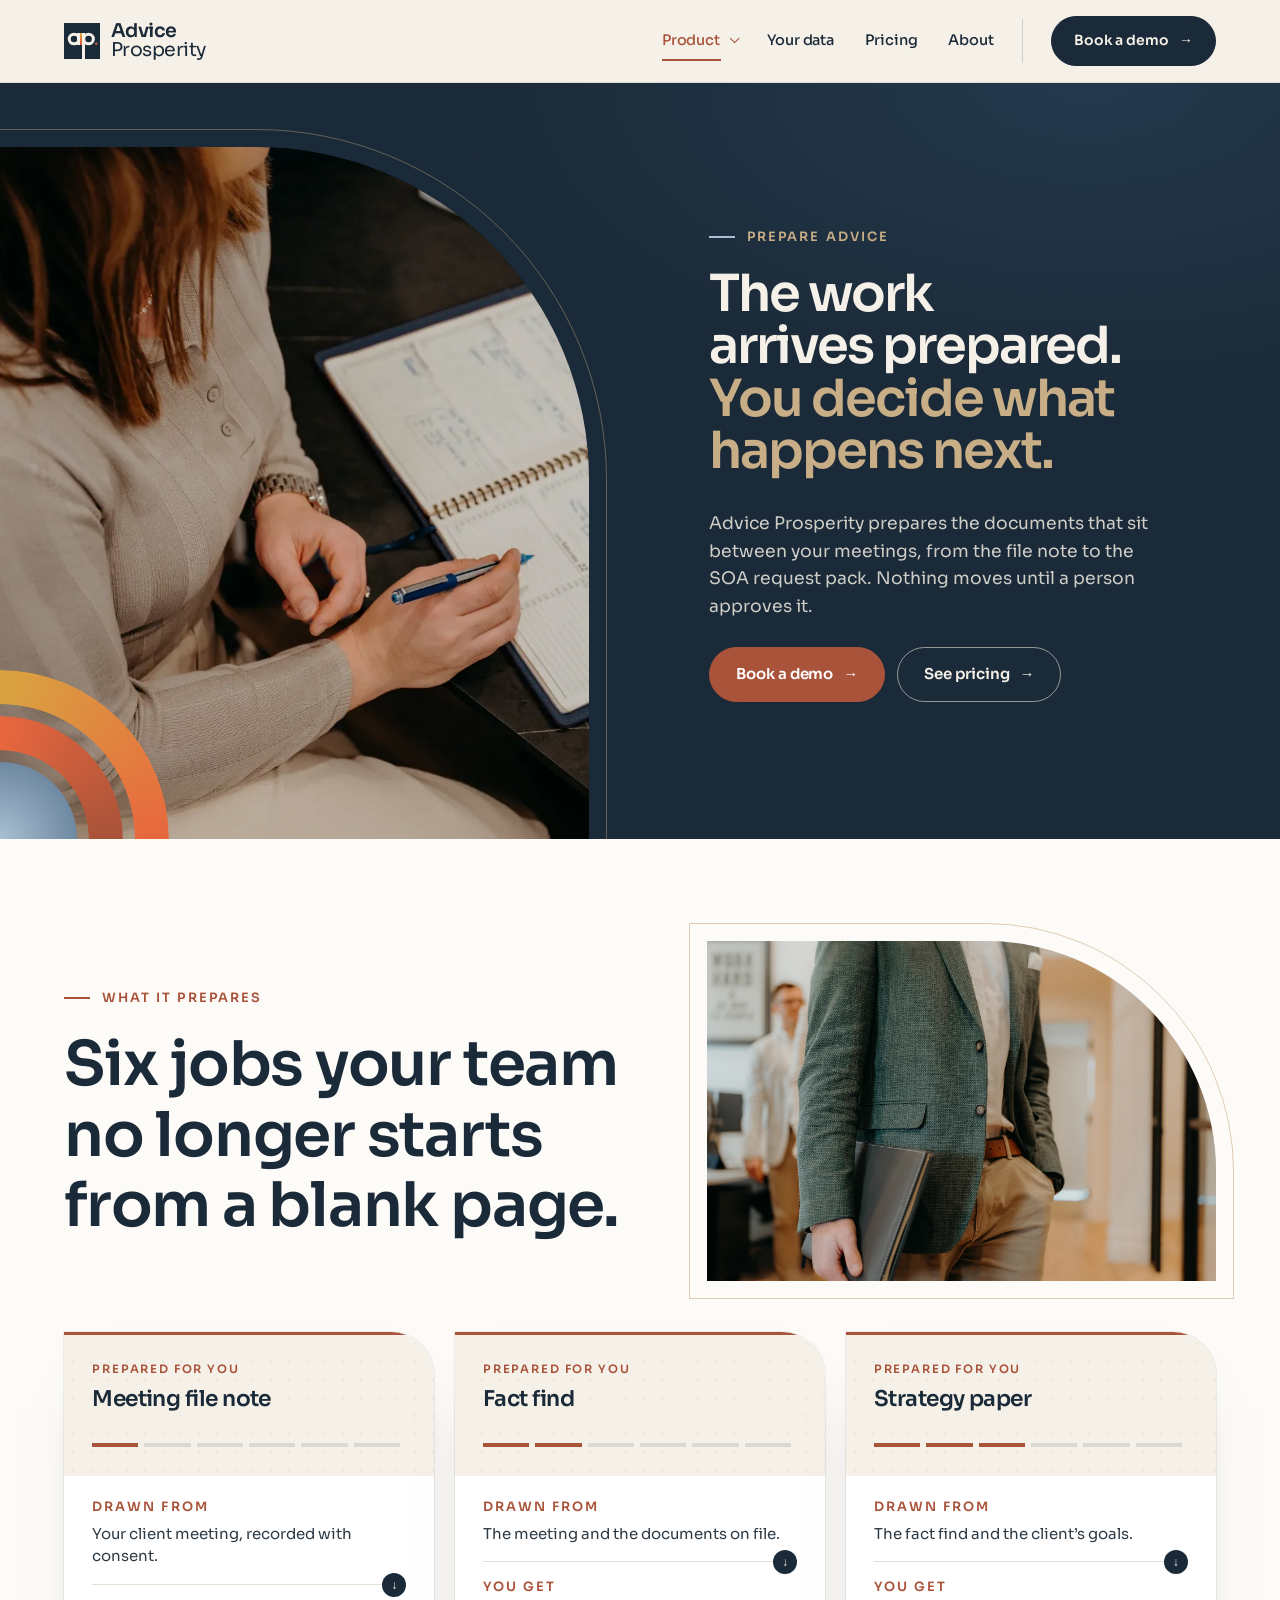
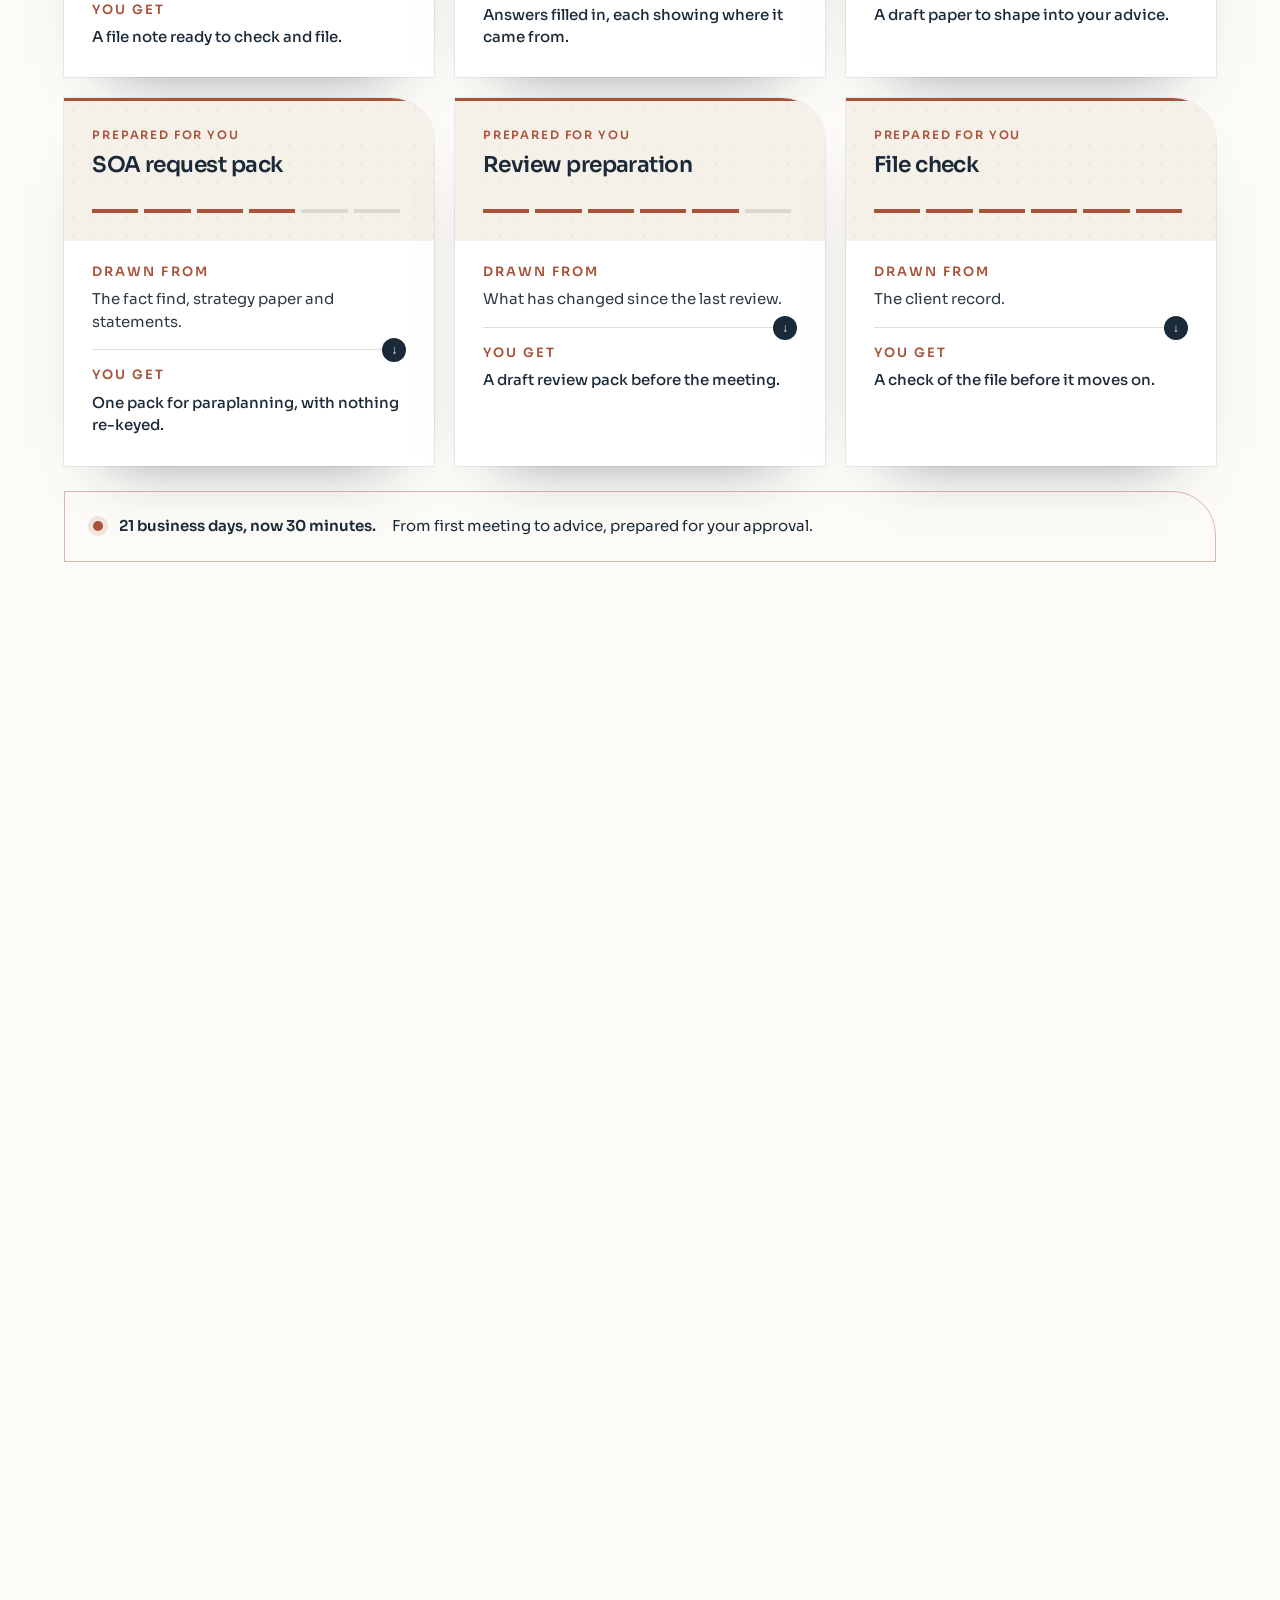
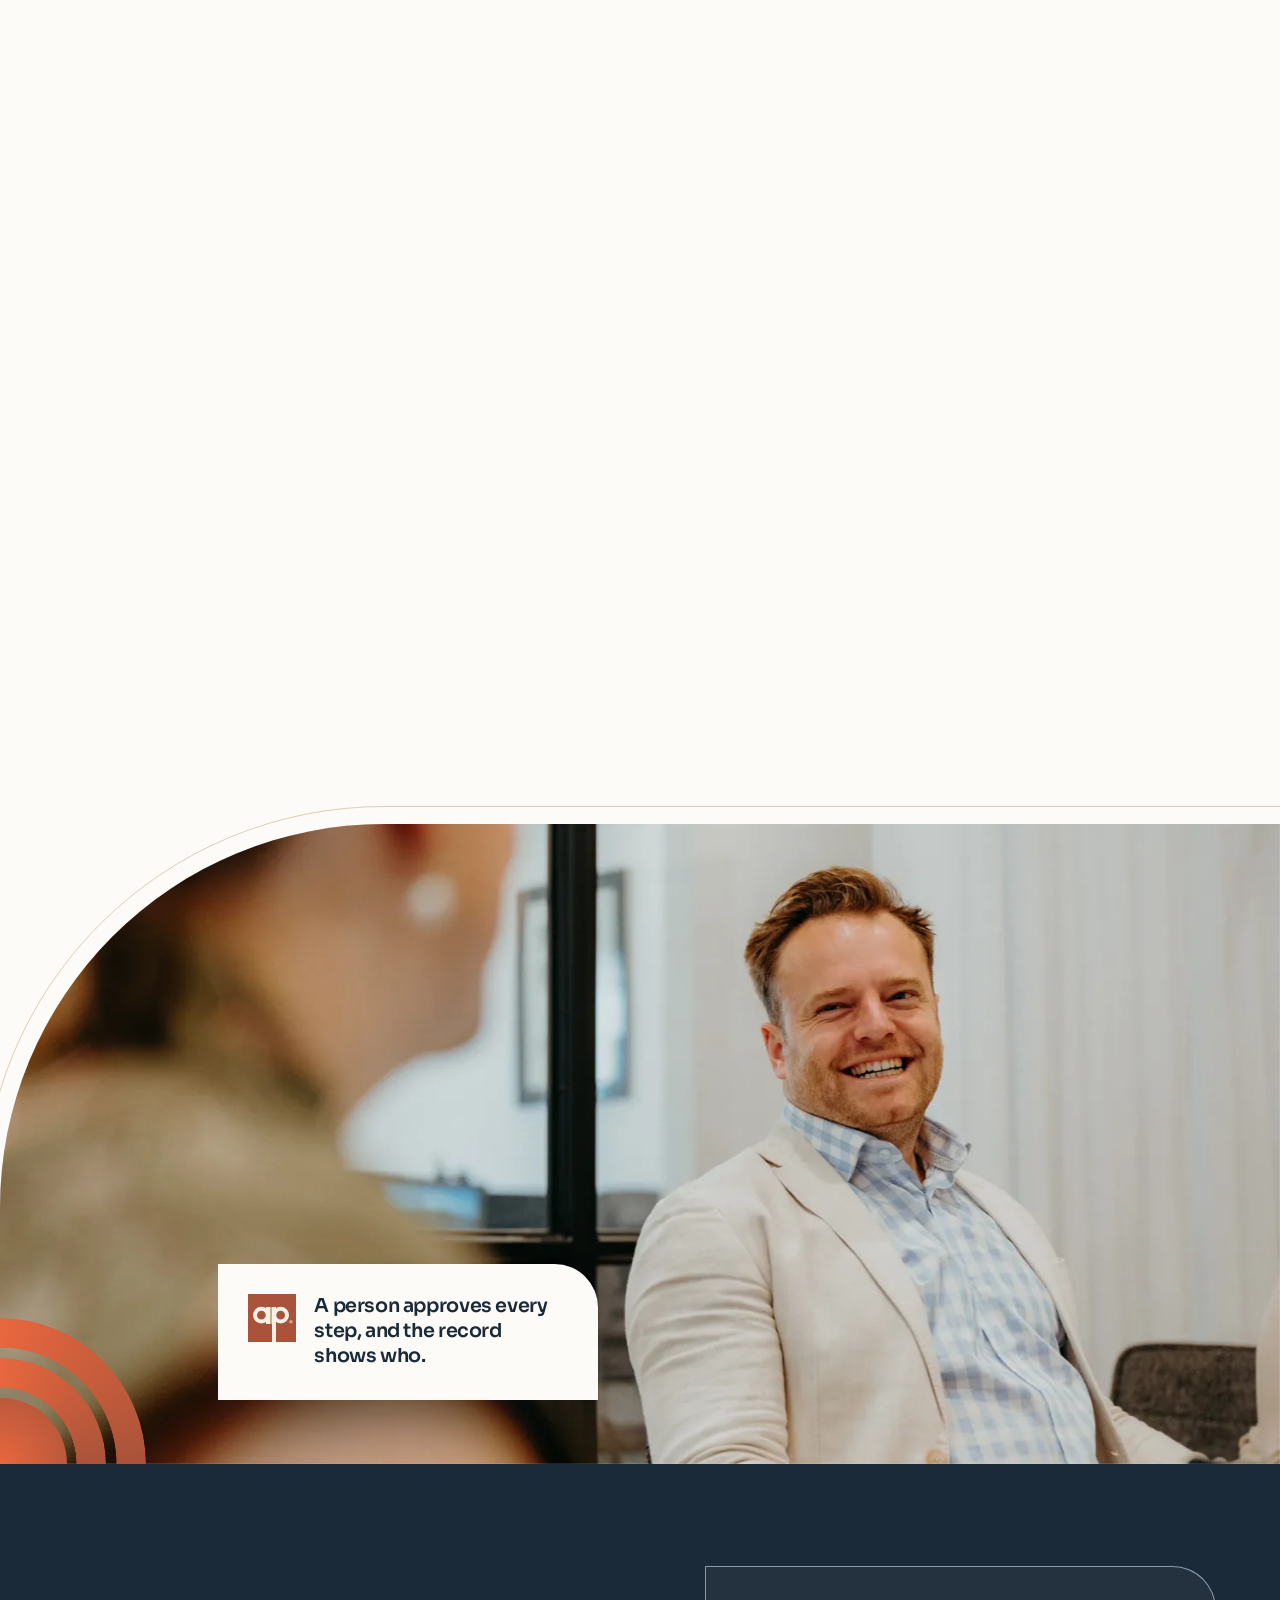
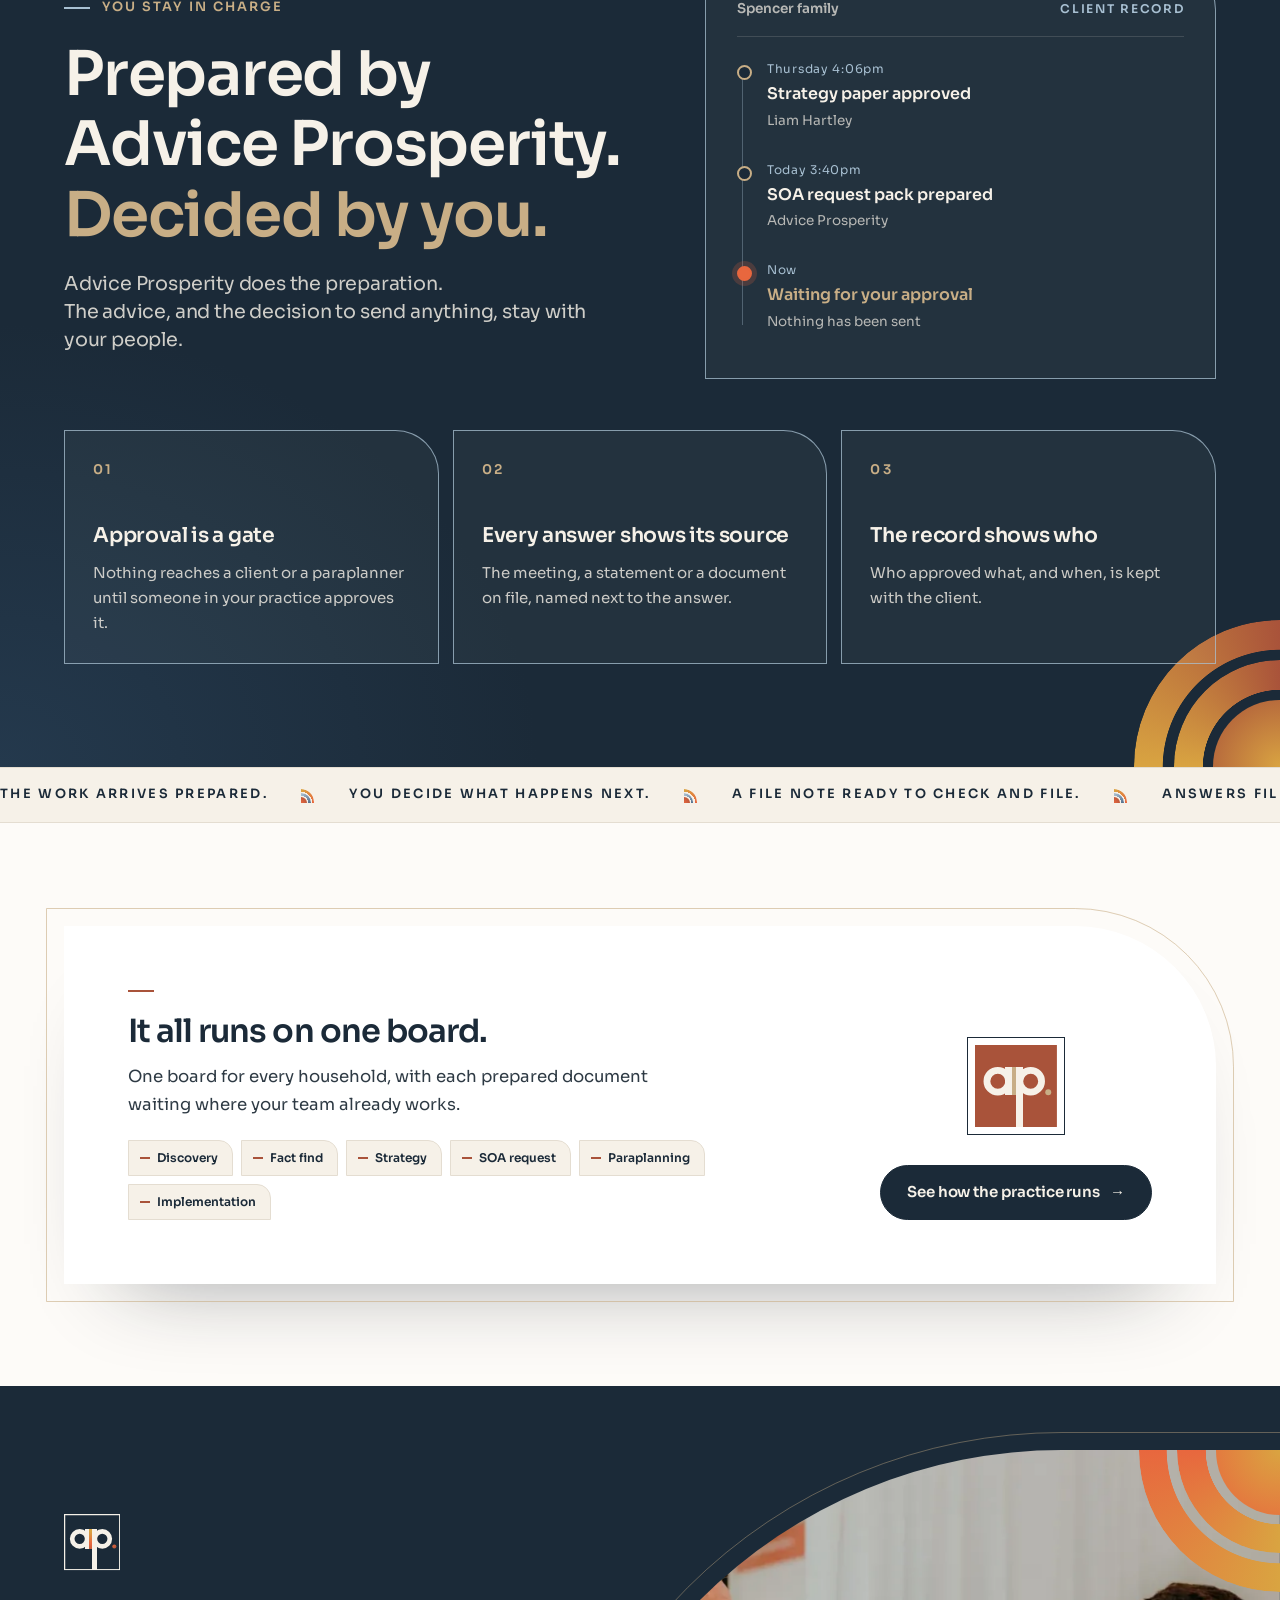
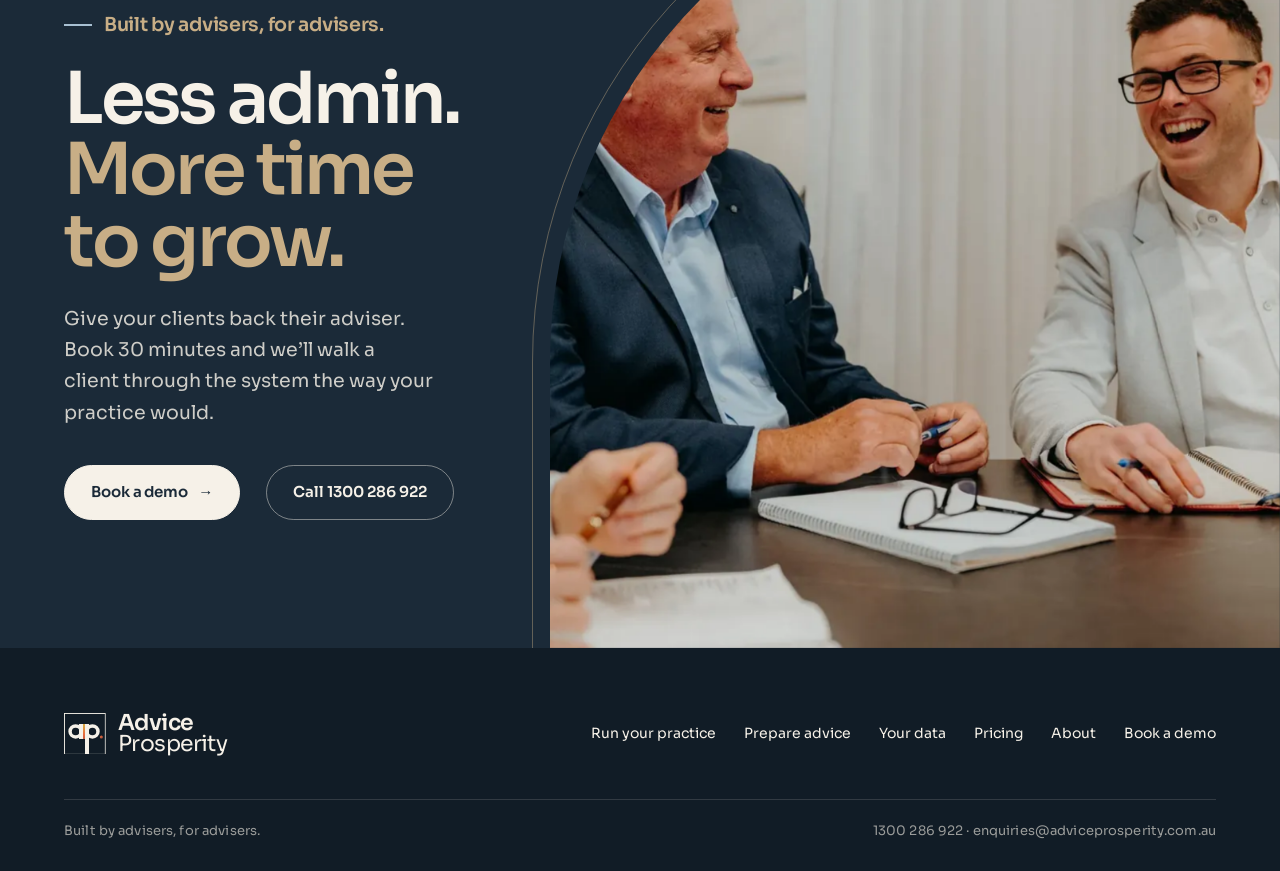
==== advice-engine.html @ 2aa07d60 "Demo form sends directly through the enquiries Worker The Book a demo form now posts to https://form" ====
<!DOCTYPE html>
<html lang="en-AU">
<head>
<meta charset="UTF-8">
<meta name="viewport" content="width=device-width, initial-scale=1.0">
<title>Prepare advice — Advice Prosperity</title>
<link rel="icon" href="assets/favicon.svg" type="image/svg+xml">
<meta name="description" content="File notes, fact finds, strategy papers and SOA request packs arrive prepared. A person approves every step.">
<meta property="og:title" content="Prepare advice — Advice Prosperity">
<meta property="og:description" content="File notes, fact finds, strategy papers and SOA request packs arrive prepared. A person approves every step.">
<meta property="og:image" content="https://adviceprosperity.com.au/assets/share.jpg">
<meta property="og:url" content="https://adviceprosperity.com.au/advice-engine.html">
<meta property="og:type" content="website">
<meta name="twitter:card" content="summary_large_image">
<link rel="stylesheet" href="assets/site.css?v=202611252208">
</head>
<body>
<svg width="0" height="0" style="position:absolute" aria-hidden="true">
<linearGradient id="apD" x1="0" y1="0" x2="1" y2="1"><stop offset="0" stop-color="#E8673E"/><stop offset="1" stop-color="#A9533A"/></linearGradient>
<linearGradient id="apSw" gradientUnits="userSpaceOnUse" x1="0" y1="31" x2="0" y2="73"><stop offset="0" stop-color="#D9A441"/><stop offset=".5" stop-color="#E8673E"/><stop offset="1" stop-color="#A9533A"/></linearGradient>
<symbol id="ap-icon" viewBox="0 0 100 100"><clipPath id="apClip"><rect width="100" height="100"/></clipPath><rect width="100" height="100" shape-rendering="crispEdges" style="fill:var(--ait,#1B2A38)"/><g clip-path="url(#apClip)"><rect width="100" height="100" style="fill:none;stroke:var(--apk,none);stroke-width:var(--apkw,4.4px)"/></g><g transform="translate(45.266925 1) scale(0.83)"><circle cx="-21.0" cy="52.0" r="16.0" fill="none" style="stroke:var(--apm,#F6F1E8)" stroke-width="10"/><circle cx="27.4" cy="52.0" r="16.0" fill="none" style="stroke:var(--apm,#F6F1E8)" stroke-width="10"/><circle cx="53.20" cy="68.2" r="4.4" style="fill:var(--apd,url(#apD))"/></g><rect x="36.966925" y="26.73" width="8.3" height="34.86" shape-rendering="crispEdges" style="fill:var(--apm,#F6F1E8)"/><rect x="45.266925" y="26.73" width="5.312" height="34.86" shape-rendering="crispEdges" style="fill:var(--aps,url(#apSw))"/><rect x="50.578925" y="26.73" width="8.3" height="73.27" shape-rendering="crispEdges" style="fill:var(--apm,#F6F1E8)"/></symbol>
</svg>

<header class="nav" id="nav">
  <div class="wrap">
    <a class="lk" href="index.html" aria-label="Advice Prosperity, home"><svg class="ic" viewBox="0 0 100 100" aria-hidden="true"><use href="#ap-icon"/></svg><span class="wd"><b>Advice</b><br>Prosperity</span></a>
    <nav aria-label="Main" id="menu"><ul>
      <li class="has-sub"><a href="command-centre.html" data-nav="product" aria-current="page">Product</a>
        <ul class="sub">
          <li><a href="command-centre.html">Run your practice<small>Every client and every piece of advice, on one board</small></a></li>
          <li><a href="advice-engine.html">Prepare advice<small>File notes to SOA request packs, ready to approve</small></a></li>
        </ul>
      </li>
      <li><a href="index.html#data" data-nav="data">Your data</a></li>
      <li><a href="pricing.html" data-nav="pricing">Pricing</a></li>
      <li><a href="index.html#about" data-nav="about">About</a></li>
    </ul></nav>
    <button class="nav-toggle" aria-expanded="false" aria-controls="menu">Menu</button>
    <a class="btn sm dark" href="demo.html">Book a demo</a>
  </div>
</header>

<main id="top">
<section class="phero">
  <div class="wrap"><div class="phero-tx">
    <div class="eyebrow rv">Prepare advice</div>
    <h1 class="rv">The work arrives prepared.<span>You decide what happens next.</span></h1>
    <p class="lede rv">Advice Prosperity prepares the documents that sit between your meetings, from the file note to the SOA request pack. Nothing moves until a person approves it.</p>
    <div class="cta rv"><a class="btn" href="demo.html">Book a demo</a><a class="btn ghost" href="pricing.html">See pricing</a></div>
  </div></div>
  <div class="phero-photo" style="--pos:30% center"><img src="assets/photos/p14.webp" alt="An adviser making notes in a client meeting" fetchpriority="high"></div>
  <div class="arcset bl"><div class="arc ring o-bl g-brass-maple"></div><div class="arc ring o-bl"></div><div class="arc o-bl g-overcast-workshirt"></div></div>
</section>

<section class="sec lace">
  <div class="wrap">
    <div class="sec-head">
      <div class="eyebrow rv">What it prepares</div>
      <h2 class="rv">Six jobs your team no longer starts from a blank page.</h2>
    </div>
    <figure class="pp-ph2 rv"><img src="assets/photos/folio-walk.webp" alt="An adviser carrying a client folder through the office" loading="lazy"></figure>
    <div class="prep pp-prep">
      <div class="pr rv"><b>Meeting file note</b><span><small>Drawn from</small>Your client meeting, recorded with consent.</span><span><small>You get</small>A file note ready to check and file.</span></div>
      <div class="pr rv"><b>Fact find</b><span><small>Drawn from</small>The meeting and the documents on file.</span><span><small>You get</small>Answers filled in, each showing where it came from.</span></div>
      <div class="pr rv"><b>Strategy paper</b><span><small>Drawn from</small>The fact find and the client&rsquo;s goals.</span><span><small>You get</small>A draft paper to shape into your advice.</span></div>
      <div class="pr rv"><b>SOA request pack</b><span><small>Drawn from</small>The fact find, strategy paper and statements.</span><span><small>You get</small>One pack for paraplanning, with nothing re-keyed.</span></div>
      <div class="pr rv"><b>Review preparation</b><span><small>Drawn from</small>What has changed since the last review.</span><span><small>You get</small>A draft review pack before the meeting.</span></div>
      <div class="pr rv"><b>File check</b><span><small>Drawn from</small>The client record.</span><span><small>You get</small>A check of the file before it moves on.</span></div>
    </div>
    <p class="next-note now rv"><b>21 business days, now 30 minutes.</b> From first meeting to advice, prepared for your approval.</p>
  </div>
</section>

<section class="walk inner" style="background:var(--fleece)">
  <div class="wrap">
    <div class="chap">
      <div class="chap-tx rv">
        <div class="k">Fact find</div>
        <h3>A fact find that fills itself. <span>Answers come from the meeting and the documents on file, each showing where it came from.</span></h3>
        <a class="btn sm" href="demo.html">Book a demo</a>
      </div>
      <div class="chap-ui rv">
        <div class="arcset bl g-brass-maple pp-arc" aria-hidden="true"><div class="arc ring o-bl"></div><div class="arc ring o-bl"></div><div class="arc o-bl"></div></div>
        <div class="win">
          <div class="win-bar"><span class="lk dark"><svg class="ic" viewBox="0 0 100 100" aria-hidden="true"><use href="#ap-icon"/></svg></span>Advice Prosperity<span class="s">Spencer family</span><span class="av">LH</span></div>
          <div class="win-hd"><div><small>Spencer family</small><div class="t">Fact find</div></div><div class="r">94% complete</div></div>
          <div class="ff-prog"><i></i></div>
          <div class="ff ff-x">
            <div class="ff-hd" aria-hidden="true"><span>Detail</span><span>Check</span><span>Answer</span><span>Source</span></div>
            <h5>Personal &amp; family</h5>
            <div class="r" style="--i:0"><span>Paul &middot; date of birth</span><span class="cf">Confirmed</span><b>14/03/1974</b><span class="src w">Licence</span></div>
            <div class="r" style="--i:1"><span>Olivia &middot; date of birth</span><span class="cf">Confirmed</span><b>02/11/1976</b><span class="src w">Licence</span></div>
            <div class="r" style="--i:2"><span>Dependants</span><span class="cf to">To confirm</span><b>2 (Ella 14, Jack 11)</b><span class="src">Meeting</span></div>
            <h5>Assets &amp; super</h5>
            <div class="r" style="--i:3"><span>Family home</span><span class="cf">Confirmed</span><b>$720,000</b><span class="src">Meeting</span></div>
            <div class="r" style="--i:4"><span>UniSuper &middot; Paul</span><span class="cf">Confirmed</span><b>$584,200</b><span class="src b">Statement</span></div>
            <div class="r" style="--i:5"><span>Hostplus &middot; Olivia</span><span class="cf">Confirmed</span><b>$263,300</b><span class="src b">ATO prefill</span></div>
            <div class="r" style="--i:6"><span>Risk profile</span><span class="cf to">To confirm</span><b>Balanced growth</b><span class="src">Meeting</span></div>
            <blockquote>&ldquo;We&rsquo;d like to stop at 60 and 63, keep the SMSF, and look at our cover once the house move is done.&rdquo;</blockquote>
          </div>
        </div>
      </div>
    </div>

    <div class="chap">
      <div class="chap-tx rv">
        <div class="k">SOA request</div>
        <h3>The pack is ready. You decide if it goes. <span>Fact find, strategy paper and every statement attached. One approval sends it.</span></h3>
        <a class="btn sm" href="demo.html">Book a demo</a>
      </div>
      <div class="chap-ui rv">
        <div class="win">
          <div class="win-bar"><span class="lk dark"><svg class="ic" viewBox="0 0 100 100" aria-hidden="true"><use href="#ap-icon"/></svg></span>Advice Prosperity<span class="s">Approvals</span><span class="av">LH</span></div>
          <div class="win-hd"><div><small>Spencer family &middot; retirement strategy</small><div class="t">SOA request pack</div></div><div class="r">Prepared 3:40pm</div></div>
          <div class="pk">
            <ul class="pk-doc">
              <li><span>Fact find</span><em>94% &middot; 2 items to confirm</em></li>
              <li><span>Strategy paper</span><em>Approved Thursday</em></li>
              <li><span>Risk profile</span><em>Balanced growth</em></li>
              <li><span>Super statements</span><em>2 files</em></li>
              <li><span>Meeting file note</span><em>Filed</em></li>
              <li><span>Scope and instructions</span><em>Drafted for you</em></li>
            </ul>
            <div class="pk-side">
              <div class="st" data-pk-st>Waiting for you</div>
              <p>Nothing has been sent. The pack goes to paraplanning when you approve it.</p>
              <button class="ok" data-pk>Approve and send to paraplanning</button>
              <div class="pk-log" data-pk-log></div>
              <div class="gate">A person approves every step, and the record shows who.</div>
            </div>
          </div>
        </div>
        <p class="walk-note">Illustrative screens. The names on them are made up.</p>
      </div>
    </div>
  </div>
</section>

<div class="pbreak"><div class="pbreak-ph"><img src="assets/photos/p16.webp" alt="An adviser smiling with a client across the table" loading="lazy" style="--pos:70% 30%"></div><div class="arcset bl"><div class="arc ring o-bl"></div><div class="arc ring o-bl"></div><div class="arc o-bl"></div></div><div class="pp-gate rv" aria-hidden="true"><svg class="pp-gate-ic" viewBox="0 0 100 100"><use href="#ap-icon"/></svg><p>A person approves every step, and the record shows who.</p></div></div>

<section class="sec dark">
  <div class="wrap">
    <div class="sec-head">
      <div class="eyebrow light rv">You stay in charge</div>
      <h2 class="rv">Prepared by Advice Prosperity. <span>Decided by you.</span></h2>
      <p class="lede rv">Advice Prosperity does the preparation.<br>The advice, and the decision to send anything, stay with your people.</p>
    </div>
    <div class="pp-trail rv" aria-hidden="true">
      <div class="pp-trail-hd"><span>Spencer family</span><em>Client record</em></div>
      <ol>
        <li><time>Thursday 4:06pm</time><b>Strategy paper approved</b><span>Liam Hartley</span></li>
        <li><time>Today 3:40pm</time><b>SOA request pack prepared</b><span>Advice Prosperity</span></li>
        <li class="now"><time>Now</time><b>Waiting for your approval</b><span>Nothing has been sent</span></li>
      </ol>
    </div>
    <div class="pts">
      <div class="rv"><b>Approval is a gate</b><span>Nothing reaches a client or a paraplanner until someone in your practice approves it.</span></div>
      <div class="rv" style="--d:.08s"><b>Every answer shows its source</b><span>The meeting, a statement or a document on file, named next to the answer.</span></div>
      <div class="rv" style="--d:.16s"><b>The record shows who</b><span>Who approved what, and when, is kept with the client.</span></div>
    </div>
  </div>
  <div class="arcset br" style="width:clamp(110px,13vw,200px)"><div class="arc ring o-br g-brass-brick"></div><div class="arc ring o-br g-brass-brick"></div><div class="arc o-br g-brass-brick"></div></div>
</section>

<div class="ticks pp-band" aria-hidden="true"><div class="tick t2"><div class="track"><span>The work arrives prepared.</span><i class="ag"><i class="arcset bl"><i class="arc ring o-bl"></i><i class="arc ring o-bl"></i><i class="arc o-bl"></i></i></i><span>You decide what happens next.</span><i class="ag"><i class="arcset bl"><i class="arc ring o-bl"></i><i class="arc ring o-bl"></i><i class="arc o-bl"></i></i></i><span>A file note ready to check and file.</span><i class="ag"><i class="arcset bl"><i class="arc ring o-bl"></i><i class="arc ring o-bl"></i><i class="arc o-bl"></i></i></i><span>Answers filled in, each showing where it came from.</span><i class="ag"><i class="arcset bl"><i class="arc ring o-bl"></i><i class="arc ring o-bl"></i><i class="arc o-bl"></i></i></i><span>One pack for paraplanning, with nothing re-keyed.</span><i class="ag"><i class="arcset bl"><i class="arc ring o-bl"></i><i class="arc ring o-bl"></i><i class="arc o-bl"></i></i></i><span>The work arrives prepared.</span><i class="ag"><i class="arcset bl"><i class="arc ring o-bl"></i><i class="arc ring o-bl"></i><i class="arc o-bl"></i></i></i><span>You decide what happens next.</span><i class="ag"><i class="arcset bl"><i class="arc ring o-bl"></i><i class="arc ring o-bl"></i><i class="arc o-bl"></i></i></i><span>A file note ready to check and file.</span><i class="ag"><i class="arcset bl"><i class="arc ring o-bl"></i><i class="arc ring o-bl"></i><i class="arc o-bl"></i></i></i><span>Answers filled in, each showing where it came from.</span><i class="ag"><i class="arcset bl"><i class="arc ring o-bl"></i><i class="arc ring o-bl"></i><i class="arc o-bl"></i></i></i><span>One pack for paraplanning, with nothing re-keyed.</span><i class="ag"><i class="arcset bl"><i class="arc ring o-bl"></i><i class="arc ring o-bl"></i><i class="arc o-bl"></i></i></i></div></div></div>

<section class="sec">
  <div class="wrap">
    <div class="xlink rv">
      <div><h3>It all runs on one board.</h3><p>One board for every household, with each prepared document waiting where your team already works.</p><ul class="pp-chips" aria-hidden="true"><li>Discovery</li><li>Fact find</li><li>Strategy</li><li>SOA request</li><li>Paraplanning</li><li>Implementation</li></ul></div>
      <div class="pp-xcta"><svg class="pp-xic" viewBox="0 0 100 100" aria-hidden="true"><use href="#ap-icon"/></svg><a class="btn dark" href="command-centre.html">See how the practice runs</a></div>
    </div>
  </div>
</section>
<!-- ================= CLOSE ================= -->
<section class="close" id="demo">
  <div class="wrap">
    <div class="close-tx">
      <svg class="close-ic rv" viewBox="0 0 100 100" aria-hidden="true"><use href="#ap-icon"/></svg>
      <p class="tagline light rv">Built by advisers, for advisers.</p>
      <h2 class="rv">Less admin. <span>More time to grow.</span></h2>
      <p class="rv">Give your clients back their adviser.<br>Book 30 minutes and we&rsquo;ll walk a client through the system the way your practice would.</p>
      <div class="cta rv"><a class="btn on-dark" href="demo.html">Book a demo</a><a class="tel" href="tel:1300286922">Call 1300 286 922</a></div>
    </div>
    <div class="close-ph">
      <div class="ph"><img src="assets/photos/p60.webp" alt="A client and his adviser sharing a laugh across the meeting table" loading="lazy" style="object-position:74% 35%"></div>
      <div class="arcset tr g-brass-maple close-arc"><div class="arc ring o-tr"></div><div class="arc ring o-tr"></div><div class="arc o-tr"></div></div>
    </div>
  </div>
</section>
</main>

<footer>
  <div class="wrap">
    <div class="ft-top">
      <a class="lk dark" href="index.html" aria-label="Advice Prosperity, home"><svg class="ic" viewBox="0 0 100 100" aria-hidden="true"><use href="#ap-icon"/></svg><span class="wd"><b>Advice</b><br>Prosperity</span></a>
      <nav aria-label="Footer"><ul>
        <li><a href="command-centre.html">Run your practice</a></li>
        <li><a href="advice-engine.html">Prepare advice</a></li>
        <li><a href="index.html#data">Your data</a></li>
        <li><a href="pricing.html">Pricing</a></li>
        <li><a href="index.html#about">About</a></li>
        <li><a href="demo.html">Book a demo</a></li>
      </ul></nav>
    </div>
    <div class="ft-base">
      <span>Built by advisers, for advisers.</span>
      <span><a href="tel:1300286922">1300 286 922</a> &middot; <a href="mailto:enquiries@adviceprosperity.com.au">enquiries@adviceprosperity.com.au</a></span>
    </div>
  </div>
</footer>

<script src="assets/site.js?v=202611252208"></script>
</body>
</html>
---- assets/site.css ----
@font-face{font-family:'Sora';font-weight:400;font-display:swap;src:url(fonts/sora-400.woff2) format('woff2')}
@font-face{font-family:'Sora';font-weight:500;font-display:swap;src:url(fonts/sora-500.woff2) format('woff2')}
@font-face{font-family:'Sora';font-weight:600;font-display:swap;src:url(fonts/sora-600.woff2) format('woff2')}
@font-face{font-family:'Sora';font-weight:700;font-display:swap;src:url(fonts/sora-700.woff2) format('woff2')}
:root{
  --bluestone:#1B2A38;--brick:#A9533A;--ledger:#3D4E42;--workshirt:#56718E;--wheat:#C8AE86;--fleece:#F6F1E8;
  --maple:#E8673E;--brass:#D9A441;--overcast:#A8C0D2;
  --deep:#111C26;--ink:#2E3A44;--lace:#FDFBF8;--rule:#E4DDD1;--tin:#D5D9DB;
  --max:1220px;--gutter:clamp(20px,5vw,72px);
  --ease:cubic-bezier(.16,.84,.24,1);
  --a:var(--maple);--b:var(--brick);
}
*{margin:0;padding:0;box-sizing:border-box}
html{scroll-behavior:smooth;-webkit-text-size-adjust:100%}
body{font-family:'Sora',Arial,sans-serif;color:var(--ink);background:var(--fleece);font-size:16px;line-height:1.65;-webkit-font-smoothing:antialiased;overflow-x:clip}
img{display:block;max-width:100%}
a{color:inherit}
button{font:inherit;cursor:pointer}
:focus-visible{outline:2px solid var(--brick);outline-offset:3px}
.bn :focus-visible,.ten :focus-visible,.close :focus-visible,.calc :focus-visible{outline-color:var(--wheat)}
.wrap{max-width:calc(var(--max) + 2*var(--gutter));margin-inline:auto;padding-inline:var(--gutter)}
h1,h2,h3{color:var(--bluestone);font-weight:600;letter-spacing:-.035em;line-height:1.04}
h2{font-size:clamp(34px,4.8vw,62px);letter-spacing:-.02em;line-height:1.15}
h3{font-size:clamp(24px,2.6vw,34px);letter-spacing:-.025em;line-height:1.12}
.eyebrow{display:inline-flex;align-items:center;gap:12px;font-size:11.5px;font-weight:600;letter-spacing:.16em;text-transform:uppercase;color:var(--brick);margin-bottom:20px}
.eyebrow::before{content:"";width:14px;height:14px;border-radius:0 100% 0 0;background:conic-gradient(from 0deg at 0 100%,var(--maple),var(--brick) 90deg)}
.eyebrow.light{color:var(--wheat)}
.lede{font-size:clamp(17px,1.5vw,20px);font-weight:500;letter-spacing:-.01em;line-height:1.45;color:var(--ink);max-width:34em}
.btn{display:inline-flex;align-items:center;gap:10px;font-weight:600;font-size:15px;letter-spacing:-.005em;text-decoration:none;padding:14px 26px;border:1px solid var(--brick);background:var(--brick);color:#fff;border-radius:999px;transition:background .25s,border-color .25s,color .25s}
.btn:hover{background:var(--bluestone);border-color:var(--bluestone)}
.btn.ghost{background:transparent;color:var(--bluestone);border-color:var(--bluestone)}
.btn.ghost:hover{background:var(--bluestone);color:var(--fleece)}
.btn.dark{background:var(--bluestone);border-color:var(--bluestone);color:var(--fleece)}
.btn.dark:hover{background:var(--brick);border-color:var(--brick)}
.btn.on-dark{background:var(--fleece);border-color:var(--fleece);color:var(--bluestone)}
.btn.on-dark:hover{background:var(--wheat);border-color:var(--wheat);color:var(--bluestone)}
.btn.sm{padding:10px 20px;font-size:13.5px}

/* ===== The Arc (from the brand guide: core 40, gap 6, ring 18, gap 6, ring 18) ===== */
.arc{position:absolute;aspect-ratio:1/1;--in:0%}
.arc.o-bl{border-radius:0 100% 0 0;background:conic-gradient(from 0deg at 0 100%,var(--a),var(--b) 90deg,var(--b));left:0;bottom:0;transform-origin:0 100%}
.arc.o-br{border-radius:100% 0 0 0;background:conic-gradient(from 270deg at 100% 100%,var(--a),var(--b) 90deg,var(--b));right:0;bottom:0;transform-origin:100% 100%}
.arc.o-tr{border-radius:0 0 0 100%;background:conic-gradient(from 180deg at 100% 0,var(--a),var(--b) 90deg,var(--b));right:0;top:0;transform-origin:100% 0}
.ring.o-bl{-webkit-mask:radial-gradient(circle farthest-side at 0 100%,transparent var(--in),#000 calc(var(--in) + .5%));mask:radial-gradient(circle farthest-side at 0 100%,transparent var(--in),#000 calc(var(--in) + .5%))}
.ring.o-br{-webkit-mask:radial-gradient(circle farthest-side at 100% 100%,transparent var(--in),#000 calc(var(--in) + .5%));mask:radial-gradient(circle farthest-side at 100% 100%,transparent var(--in),#000 calc(var(--in) + .5%))}
.ring.o-tr{-webkit-mask:radial-gradient(circle farthest-side at 100% 0,transparent var(--in),#000 calc(var(--in) + .5%));mask:radial-gradient(circle farthest-side at 100% 0,transparent var(--in),#000 calc(var(--in) + .5%))}
.arcset{position:absolute;aspect-ratio:1/1;pointer-events:none}
.arcset .arc:nth-child(1){width:88%;--in:79.545%}
.arcset .arc:nth-child(2){width:64%;--in:71.875%}
.arcset .arc:nth-child(3){width:40%}
.arcset.bl{left:0;bottom:0}.arcset.br{right:0;bottom:0}.arcset.tr{right:0;top:0}
.arcset .arc:nth-child(3).o-bl{background:radial-gradient(circle farthest-side at 0 100%,var(--a),color-mix(in srgb,var(--b) 70%,var(--a)))}
.arcset .arc:nth-child(3).o-br{background:radial-gradient(circle farthest-side at 100% 100%,var(--a),color-mix(in srgb,var(--b) 70%,var(--a)))}
.arcset .arc:nth-child(3).o-tr{background:radial-gradient(circle farthest-side at 100% 0,var(--a),color-mix(in srgb,var(--b) 70%,var(--a)))}
.g-brass-maple{--a:var(--brass);--b:var(--maple)}
.g-overcast-workshirt{--a:var(--overcast);--b:var(--workshirt)}
.g-wheat-brass{--a:var(--wheat);--b:var(--brass)}
.g-brass-brick{--a:var(--brass);--b:var(--brick)}

/* motion */
.js .rv{opacity:0;transform:translateY(24px);transition:opacity .9s var(--ease),transform .9s var(--ease);transition-delay:var(--d,0s)}
.js .rv.in{opacity:1;transform:none}
.js .arcset .arc{transform:scale(.2);opacity:0;transition:transform 1.3s var(--ease),opacity .6s}
.js .arcset .arc:nth-child(2){transition-delay:.12s}.js .arcset .arc:nth-child(3){transition-delay:.24s}
.js .arcset.in .arc{transform:scale(1);opacity:1}
@media (prefers-reduced-motion:reduce){html{scroll-behavior:auto}.js .rv,.js .arcset .arc,.js .approve,.js .hero-hint,.js .ff .r b,.js .ff .r .src{opacity:1!important;transform:none!important;transition:none!important}.ff-prog i{transition:none!important}}

/* ===== Logo ===== */
.lk{display:inline-flex;align-items:center;gap:.55em;font-size:var(--fs,19px);color:var(--w,var(--bluestone));text-decoration:none}
.lk .ic{width:1.9em;height:1.9em;flex:0 0 auto}
.lk .wd{font-weight:400;line-height:.98;letter-spacing:-.025em}
.lk .wd b{font-weight:600}
.lk.dark{--w:var(--fleece);--ait:transparent;--apk:#F6F1E8}

/* header, hero and footer run wide, like the brand guide's website example */
:root{--wide-edge:max(var(--gutter),calc((100% - 1440px)/2))}
.nav .wrap,.hero .wrap,footer .wrap{max-width:none;padding-inline:var(--wide-edge)}

/* ===== Nav ===== */
.nav{position:sticky;top:0;z-index:50;background:color-mix(in srgb,var(--fleece) 90%,transparent);backdrop-filter:blur(14px);-webkit-backdrop-filter:blur(14px);border-bottom:1px solid rgba(27,42,56,.1)}
.nav .wrap{display:flex;align-items:center;gap:34px;height:76px}
.nav .lk{margin-right:auto}
.nav ul{display:flex;gap:34px;list-style:none}
.nav ul a{font-size:14px;font-weight:400;color:var(--bluestone);text-decoration:none;padding:6px 0;border-bottom:1px solid transparent;transition:border-color .2s,color .2s}
.nav ul a:hover{color:var(--brick);border-bottom-color:var(--brick)}
.nav-toggle{display:none;background:none;border:1px solid var(--bluestone);border-radius:999px;padding:9px 16px;font-size:13.5px;font-weight:600;color:var(--bluestone)}
@media (max-width:900px){
  .nav .wrap{height:66px;gap:10px}
  .nav-toggle{display:inline-flex}
  .nav nav{position:absolute;left:0;right:0;top:100%;background:var(--fleece);border-bottom:1px solid var(--rule);display:none;padding:6px var(--gutter) 18px}
  .nav.open nav{display:block}
  .nav ul{flex-direction:column;gap:0}
  .nav ul a{display:block;padding:14px 0;font-size:16px;border-bottom:1px solid var(--rule)}
}
@media (max-width:420px){.nav .lk{--fs:16px}.nav .btn.sm{padding:9px 14px}}

/* ===== Hero (follows the website example in the brand guide) ===== */
.hero{position:relative;overflow:hidden;min-height:min(calc(100vh - 77px),800px);display:flex;align-items:center}
.hero .wrap{width:100%;position:relative;z-index:2}
.hero-tx{width:46%;padding:clamp(48px,7vw,96px) 0}
.hero .eyebrow::before{display:none}
.hero h1{font-size:clamp(40px,4.6vw,70px);letter-spacing:-.045em;line-height:1}
.hero h1 span{display:block;color:var(--brick);white-space:nowrap}
.hero .lede{margin-top:clamp(24px,3.4vw,48px);max-width:25em;font-weight:400;line-height:1.6;letter-spacing:0;font-size:clamp(16px,1.35vw,19px)}
.hero .cta{display:flex;flex-wrap:wrap;gap:12px;margin-top:28px}
.hero-photo{position:absolute;right:0;top:0;bottom:0;width:50%;border-top-left-radius:min(36vw,560px);overflow:hidden;background:var(--tin)}
.hero-photo img{width:100%;height:100%;object-fit:cover;object-position:62% center}
.hero>.arcset{width:12%;left:44%;bottom:0;z-index:3}
.approve-wrap{position:absolute;left:56%;bottom:clamp(56px,7vw,104px);width:min(29vw,390px);z-index:4}
.approve{position:relative;background:var(--lace);color:var(--bluestone);border-radius:6px;box-shadow:0 40px 80px -28px rgba(8,14,20,.6);overflow:hidden}
.js .approve{opacity:0;transform:translateY(30px);transition:opacity .9s var(--ease) .5s,transform 1.1s var(--ease) .5s}
.js .approve.in{opacity:1;transform:none}
.approve .hd{display:flex;align-items:center;justify-content:space-between;padding:14px 18px;background:var(--bluestone);color:var(--fleece);font-size:13px;font-weight:600}
.approve .hd span{display:inline-flex;align-items:center;gap:10px}
.approve .hd span::before{content:"";width:12px;height:12px;border-radius:0 100% 0 0;background:conic-gradient(from 0deg at 0 100%,var(--brass),var(--maple) 90deg)}
.approve .hd em{font-style:normal;font-size:12px;color:var(--wheat);font-weight:500}
.approve .row{display:flex;align-items:center;justify-content:space-between;gap:12px;padding:13px 18px;border-bottom:1px solid var(--rule);font-size:14.5px;font-weight:600;transition:background .4s}
.approve .row small{display:block;font-size:12px;color:var(--workshirt);font-weight:400;margin-top:1px}
.approve .row.done{background:var(--fleece)}
.approve .row.done small{color:var(--ledger)}
.approve .ft{padding:12px 18px;font-size:12.5px;color:var(--brick);font-weight:600}
.ok{flex:0 0 auto;font-size:12px;font-weight:600;letter-spacing:.02em;padding:8px 15px;border-radius:999px;border:1px solid var(--bluestone);background:var(--bluestone);color:var(--fleece);transition:background .25s,border-color .25s}
.ok:hover{background:var(--brick);border-color:var(--brick)}
.ok.done{background:var(--ledger);border-color:var(--ledger);cursor:default}
.hero-hint{position:absolute;left:0;bottom:calc(100% + 10px);font-size:12px;font-weight:600;color:var(--bluestone);background:var(--fleece);padding:6px 14px;border-radius:999px;box-shadow:0 8px 20px -10px rgba(8,14,20,.5)}
.js .hero-hint{opacity:0;transition:opacity .6s 1.6s}.js .approve.in+.hero-hint{opacity:1}
@media (max-width:900px){
  .hero{display:block;min-height:0}
  .hero-tx{width:auto;padding:44px 0 36px}
  .hero h1{font-size:min(40px,10vw)}
  .hero h1 span{white-space:normal}
  .hero-photo{position:relative;width:auto;margin-left:14%;aspect-ratio:1/1;border-top-left-radius:46vw}
  .hero-photo img{object-position:70% center}
  .hero>.arcset{display:none}
  .approve-wrap{position:relative;left:auto;bottom:auto;width:auto;margin:-70px var(--gutter) 44px}
  .hero-hint{display:none}
}

/* ===== Bottleneck (scroll scene) ===== */
.bn{position:relative;height:360vh;background:var(--bluestone);color:var(--fleece)}
.bn-stick{position:sticky;top:0;height:100vh;height:100svh;overflow:hidden;display:flex;align-items:center}
.bn-stick .wrap{width:100%;position:relative;z-index:2}
.bn .arcset{width:clamp(150px,22vw,330px);z-index:1}
.bn-caps{display:grid;min-height:clamp(150px,22vh,230px)}
.bn-cap{grid-area:1/1;opacity:0;transform:translateY(14px);transition:opacity .6s var(--ease),transform .6s var(--ease);pointer-events:none}
.bn[data-phase="1"] .bn-cap.c1,.bn[data-phase="2"] .bn-cap.c2,.bn[data-phase="3"] .bn-cap.c3{opacity:1;transform:none}
.bn-cap h2{color:var(--fleece);font-size:clamp(32px,5.4vw,76px);max-width:15em}
.bn-cap h2 span{color:var(--wheat)}
.bn-cap p{margin-top:16px;color:rgba(246,241,232,.82);font-size:clamp(15px,1.4vw,18px);max-width:40em}
.bn-stage{position:relative;margin-top:clamp(20px,4vh,48px);min-height:clamp(210px,30vh,290px)}
.bn-days,.bn-pipe{position:absolute;inset:0;transition:opacity .7s var(--ease),transform .7s var(--ease)}
.bn[data-phase="3"] .bn-days{opacity:0;transform:scale(.97);pointer-events:none}
.bn-pipe{opacity:0;transform:translateY(18px)}
.bn[data-phase="3"] .bn-pipe{opacity:1;transform:none}
.bn-count{display:flex;align-items:baseline;gap:18px;flex-wrap:wrap}
.bn-count .n{font-weight:700;font-size:clamp(54px,8vw,104px);letter-spacing:-.05em;line-height:.9;color:var(--fleece);font-variant-numeric:tabular-nums;min-width:3.6ch}
.bn-count .n small{font-size:.26em;font-weight:600;letter-spacing:.14em;text-transform:uppercase;color:var(--wheat);margin-right:.5em;vertical-align:.9em}
.bn-count .what{font-size:clamp(15px,1.5vw,19px);font-weight:500;color:var(--wheat)}
.bn-grid{display:grid;grid-template-columns:repeat(21,1fr);gap:clamp(3px,.5vw,7px);margin-top:26px}
.bn-grid i{display:block;aspect-ratio:1/1.5;background:rgba(246,241,232,.07);border-radius:2px;transition:background .35s,opacity .35s}
.bn-grid i.on{background:var(--wheat)}
.bn[data-phase="2"] .bn-grid i.on.wait,.bn[data-phase="3"] .bn-grid i.on.wait{background:repeating-linear-gradient(135deg,var(--brick) 0 3px,rgba(169,83,58,.3) 3px 7px)}
.bn-key{display:flex;gap:26px;margin-top:18px;font-size:12.5px;color:rgba(246,241,232,.82);opacity:0;transition:opacity .5s}
.bn[data-phase="2"] .bn-key{opacity:1}
.bn-key span{display:inline-flex;align-items:center;gap:9px}
.bn-key b{width:12px;height:16px;border-radius:2px;background:var(--wheat)}
.bn-key span:last-child b{background:repeating-linear-gradient(135deg,var(--brick) 0 3px,rgba(169,83,58,.3) 3px 7px)}
.bn-pipe ol{list-style:none;display:grid;grid-template-columns:repeat(6,1fr);gap:0;position:relative}
.bn-pipe ol::before{content:"";position:absolute;left:0;right:0;top:11px;height:2px;background:var(--wheat)}
.bn-pipe li{position:relative;padding:38px 14px 0 0}
.bn-pipe li::before{content:"";position:absolute;left:0;top:0;width:24px;height:24px;border-radius:50%;background:var(--bluestone);border:2px solid var(--wheat)}
.bn-pipe li::after{content:"";position:absolute;left:8px;top:8px;width:8px;height:8px;border-radius:50%;background:var(--fleece)}
.bn-pipe b{display:block;font-weight:600;font-size:clamp(14px,1.4vw,19px);color:var(--fleece);letter-spacing:-.01em}
.bn-pipe span{display:block;font-size:13px;line-height:1.45;color:rgba(246,241,232,.78);margin-top:6px}
.bn-pipe .tag{margin-top:34px;display:inline-flex;gap:10px;align-items:center;font-size:13px;font-weight:600;color:var(--wheat);border:1px solid rgba(200,174,134,.4);padding:9px 18px;border-radius:999px}
.bn-note{position:absolute;left:max(var(--gutter),calc((100% - var(--max))/2));bottom:20px;font-size:12px;color:rgba(246,241,232,.62);z-index:2}
@media (max-width:760px){
  .bn-grid{grid-template-columns:repeat(7,1fr);gap:6px;max-width:330px}
  .bn-grid i{aspect-ratio:1/1.05}
  .bn-stage{min-height:330px}
  .bn-pipe ol{grid-template-columns:1fr 1fr;row-gap:22px}
  .bn-pipe ol::before{display:none}
  .bn-pipe li{padding:0 10px 0 36px}
  .bn-pipe .tag{margin-top:22px}
  .bn .arcset{width:120px;opacity:.9}
}

/* ===== Product walk ===== */
.walk{background:var(--lace);padding:clamp(72px,10vw,140px) 0 clamp(40px,6vw,80px)}
.walk-head{max-width:820px;margin-bottom:clamp(36px,6vw,80px)}
.walk-head .lede{margin-top:22px}
.chap{display:grid;grid-template-columns:minmax(0,.8fr) minmax(0,1.2fr);gap:clamp(28px,5vw,80px);min-height:105vh;align-items:start}
.chap-tx{position:sticky;top:calc(50vh - 140px);padding-bottom:40px}
.chap-tx .k{font-size:12px;font-weight:600;letter-spacing:.16em;text-transform:uppercase;color:var(--brick);margin-bottom:14px}
.chap-tx p{margin-top:16px;font-size:16.5px;max-width:27em}
.chap-tx .pt{margin-top:22px;font-size:14px;font-weight:600;color:var(--bluestone)}
.chap-ui{position:sticky;top:max(96px,calc(50vh - 280px))}
.chap:last-child{min-height:0;padding-bottom:30px}
@media (max-width:900px){
  .chap{grid-template-columns:minmax(0,1fr);min-height:0;gap:22px;margin-bottom:72px}
  .chap-tx,.chap-ui{position:static}
  .chap-tx{padding-bottom:0}
}
/* app window */
.win{background:#fff;border:1px solid var(--rule);border-radius:8px;box-shadow:0 50px 90px -50px rgba(17,28,38,.45),0 10px 30px -18px rgba(17,28,38,.25);overflow:hidden;font-size:13px;color:var(--bluestone)}
.win-bar{display:flex;align-items:center;gap:14px;padding:11px 16px;background:var(--bluestone);color:var(--fleece);font-size:12px;font-weight:600}
.win-bar .lk{--fs:9px}
.win-bar .lk .wd{display:none}
.win-bar .s{flex:1;max-width:280px;margin-left:auto;background:rgba(246,241,232,.1);border-radius:999px;padding:6px 14px;font-weight:400;color:rgba(246,241,232,.75);white-space:nowrap;overflow:hidden;text-overflow:ellipsis}
.win-bar .av{width:24px;height:24px;border-radius:50%;background:var(--wheat);color:var(--bluestone);display:grid;place-items:center;font-size:10px;font-weight:700}
.win-hd{display:flex;justify-content:space-between;align-items:flex-end;gap:12px;padding:18px 20px 14px;border-bottom:1px solid var(--rule)}
.win-hd .t{font-size:19px;font-weight:600;letter-spacing:-.02em}
.win-hd small{display:block;font-size:11.5px;letter-spacing:.16em;text-transform:uppercase;color:var(--brick);font-weight:600;margin-bottom:2px}
.win-hd .r{font-size:12px;color:var(--workshirt);text-align:right}
.src{font-size:11.5px;font-weight:600;letter-spacing:.02em;padding:3px 10px;border-radius:999px;background:var(--fleece);color:var(--ledger);white-space:nowrap}
.src.b{background:var(--tin);color:var(--bluestone)}
.src.w{background:var(--wheat);color:var(--bluestone)}
/* kanban */
.kb{display:grid;grid-template-columns:repeat(6,minmax(94px,1fr));gap:6px;padding:12px;background:var(--lace);overflow-x:auto}
.kb .col{background:var(--fleece);border-radius:6px;padding:8px;min-height:250px}
.kb .col h4{font-size:11.5px;font-weight:600;letter-spacing:-.01em;gap:4px;color:var(--bluestone);display:flex;justify-content:space-between;padding:2px 2px 8px}
.kb .col h4 span{color:var(--workshirt);font-weight:500}
.kc{background:#fff;border:1px solid var(--rule);border-radius:5px;padding:8px 9px;margin-bottom:6px;font-size:12px;line-height:1.35}
.kc small{display:block;font-size:10.5px;font-weight:600;letter-spacing:.04em;color:var(--brick)}
.kc b{display:block;font-weight:600}
.kc span{color:var(--workshirt);font-size:11.5px}
.kc.hot{border-color:var(--brick);box-shadow:0 0 0 3px rgba(169,83,58,.16)}
/* fact find */
.ff{padding:6px 20px 18px}
.ff-prog{height:3px;background:var(--rule);position:relative}
.ff-prog i{position:absolute;left:0;top:0;bottom:0;width:0;background:var(--brick);transition:width 2.2s var(--ease) .3s}
.play .ff-prog i{width:94%}
.ff h5{font-size:11px;letter-spacing:.14em;text-transform:uppercase;color:var(--brick);font-weight:600;margin:16px 0 4px}
.ff .r{display:grid;grid-template-columns:1fr auto auto;gap:12px;align-items:center;padding:8px 0;border-bottom:1px solid var(--rule);font-size:13px}
.ff .r span:first-child{color:var(--ink)}
.ff .r b{font-weight:600}
.js .ff .r b,.js .ff .r .src{opacity:0;transform:translateX(-6px);transition:opacity .5s var(--ease),transform .5s var(--ease);transition-delay:calc(var(--i)*.22s + .4s)}
.js .play .ff .r b,.js .play .ff .r .src{opacity:1;transform:none}
.js .ff .r .src{transition-delay:calc(var(--i)*.22s + .55s)}
.ff blockquote{margin-top:14px;padding:12px 14px;background:var(--fleece);border-left:2px solid var(--brick);font-size:13px;line-height:1.5;color:var(--bluestone)}
/* pack */
.pk{display:grid;grid-template-columns:1.15fr .85fr}
.pk-doc{padding:18px 20px;border-right:1px solid var(--rule)}
.pk-doc li{list-style:none;display:flex;justify-content:space-between;gap:10px;padding:9px 0;border-bottom:1px solid var(--rule);font-size:13px}
.pk-doc li::before{content:"";flex:0 0 12px;height:12px;margin-top:4px;border-radius:0 100% 0 0;background:conic-gradient(from 0deg at 0 100%,var(--maple),var(--brick) 90deg)}
.pk-doc li span{flex:1}
.pk-doc li em{font-style:normal;color:var(--workshirt);font-size:12px}
.pk-side{padding:18px 20px;background:var(--lace);display:flex;flex-direction:column;gap:12px}
.pk-side .st{font-size:11px;letter-spacing:.14em;text-transform:uppercase;font-weight:600;color:var(--brick)}
.pk-side p{font-size:12.5px;line-height:1.5}
.pk-side .ok{padding:12px 16px;font-size:13px;text-align:center;border-radius:999px}
.pk-log{font-size:12px;color:var(--ledger);font-weight:600;min-height:38px}
.pk-side .gate{margin-top:auto;font-size:12px;font-weight:600;color:var(--bluestone);border-top:1px solid var(--rule);padding-top:12px}
@media (max-width:560px){.pk{grid-template-columns:1fr}.pk-doc{border-right:none;border-bottom:1px solid var(--rule)}}
/* review */
.rvw{padding:16px 20px 20px;display:grid;grid-template-columns:1fr 1fr;gap:18px}
.rvw .box{border:1px solid var(--rule);border-radius:6px;padding:14px}
.rvw .box h5{font-size:11px;letter-spacing:.14em;text-transform:uppercase;color:var(--brick);font-weight:600;margin-bottom:8px;display:flex;justify-content:space-between;gap:8px}
.rvw .box h5 span{color:var(--ledger)}
.rvw .ch{display:grid;grid-template-columns:54px 1fr;gap:10px;padding:8px 0;border-bottom:1px solid var(--rule);font-size:12.5px}
.rvw .ch:last-of-type{border-bottom:none}
.rvw .ch b{font-weight:600;color:var(--workshirt)}
.rvw .big{font-size:21px;font-weight:600;letter-spacing:-.02em}
.rvw .bar{height:6px;background:var(--rule);margin:12px 0 8px;position:relative;border-radius:3px;overflow:hidden}
.rvw .bar i{position:absolute;left:0;top:0;bottom:0;width:30%;background:var(--workshirt)}
.rvw p{font-size:12.5px;line-height:1.5}
@media (max-width:560px){.rvw{grid-template-columns:1fr}}
.walk-note{font-size:12.5px;color:var(--ink);margin-top:10px}

/* ===== Tenant ===== */
.ten{background:var(--bluestone);color:var(--fleece);position:relative;overflow:hidden;padding:clamp(72px,10vw,140px) 0}
.ten .wrap{display:grid;grid-template-columns:.9fr 1.1fr;gap:clamp(32px,6vw,96px);align-items:center;position:relative;z-index:2}
.ten h2{color:var(--fleece)}
.ten h2 span{color:var(--wheat)}
.ten .lede{color:rgba(246,241,232,.82);margin-top:22px;font-weight:400}
.ten dl{margin-top:34px;border-top:1px solid rgba(246,241,232,.16)}
.ten dl div{display:grid;grid-template-columns:120px 1fr;gap:16px;padding:14px 0;border-bottom:1px solid rgba(246,241,232,.16);font-size:14.5px}
.ten dt{font-weight:600;color:var(--wheat)}
.ten dd{color:var(--fleece)}
.tenant{position:relative;border:1.5px solid rgba(200,174,134,.55);padding:clamp(22px,3vw,40px);padding-top:clamp(40px,5vw,64px)}
.tenant .lab{position:absolute;left:clamp(22px,3vw,40px);top:-11px;background:var(--bluestone);padding:0 12px;margin-left:-12px;font-size:11.5px;letter-spacing:.16em;text-transform:uppercase;font-weight:600;color:var(--wheat)}
.tenant .core{background:var(--fleece);color:var(--bluestone);padding:20px 22px;display:flex;align-items:center;justify-content:space-between;gap:16px;flex-wrap:wrap}
.tenant .core .lk{--fs:17px}
.tenant .core span.d{font-size:12.5px;color:var(--ink)}
.tenant .ms{display:grid;grid-template-columns:repeat(3,1fr);gap:10px;margin-top:10px}
.tenant .ms div{background:rgba(246,241,232,.07);padding:14px 16px;font-size:13px;color:rgba(246,241,232,.78)}
.tenant .ms b{display:block;color:var(--fleece);font-weight:600;font-size:15px}
.plugs{margin-top:22px;display:flex;flex-wrap:wrap;gap:8px}
.plugs span{font-size:13px;font-weight:500;color:var(--fleece);border:1px solid rgba(246,241,232,.3);border-radius:999px;padding:7px 14px}
.plugs-k{margin-top:26px;font-size:11.5px;letter-spacing:.16em;text-transform:uppercase;font-weight:600;color:var(--wheat)}
.plugs-n{margin-top:12px;font-size:12.5px;color:rgba(246,241,232,.7)}
@media (max-width:900px){.ten .wrap{grid-template-columns:minmax(0,1fr)}.tenant .ms{grid-template-columns:1fr}.ten>.arcset{display:none}}

/* ===== Proof ===== */
.proof{background:var(--fleece);padding:clamp(72px,10vw,140px) 0}
.vq{position:relative;overflow:hidden;background:var(--brick);color:var(--fleece);padding:clamp(44px,7vw,96px) clamp(26px,6vw,88px)}
.vq .qm{position:absolute;left:clamp(14px,4vw,52px);top:-.12em;font-size:clamp(140px,18vw,260px);line-height:1;font-weight:600;color:var(--bluestone);opacity:.28}
.vq p{position:relative;font-size:clamp(28px,4.6vw,62px);font-weight:600;line-height:1.05;letter-spacing:-.04em;max-width:15em}
.vq .by{position:relative;margin-top:28px;font-size:12px;letter-spacing:.16em;text-transform:uppercase;font-weight:600;color:var(--fleece);max-width:70%}
.vq .arcset{width:min(26%,280px)}
.facts{display:grid;grid-template-columns:repeat(3,1fr);border-top:1px solid var(--bluestone);margin-top:56px}
.facts div{padding:26px 26px 6px 0;border-right:1px solid var(--rule)}
.facts div+div{padding-left:26px}
.facts div:last-child{border-right:none}
.facts b{display:block;font-weight:700;font-size:clamp(40px,5.4vw,72px);letter-spacing:-.045em;line-height:1;color:var(--bluestone)}
.facts span{display:block;margin-top:12px;font-size:14.5px;max-width:22em}
.q2{display:grid;grid-template-columns:1fr 1fr;gap:20px;margin-top:56px}
.q2 figure{background:var(--lace);padding:30px 30px 28px}
.q2 blockquote{font-size:clamp(17px,1.7vw,21px);font-weight:500;line-height:1.45;color:var(--bluestone);letter-spacing:-.01em}
.q2 figcaption{margin-top:18px;font-size:13px;color:var(--ink)}
@media (max-width:760px){.facts{grid-template-columns:1fr}.facts div{border-right:none;border-bottom:1px solid var(--rule);padding:22px 0!important}.q2{grid-template-columns:1fr}.vq .by{max-width:62%}}

/* ===== Built by advisers ===== */
.built{background:var(--lace);padding:clamp(72px,10vw,140px) 0;overflow:hidden}
.built .wrap{display:grid;grid-template-columns:1.05fr .95fr;gap:clamp(32px,6vw,96px);align-items:center}
.built-ph{position:relative;display:grid;grid-template-columns:repeat(12,1fr);align-items:start}
.built-ph .a{grid-column:1/9;grid-row:1;aspect-ratio:4/5;border-top-left-radius:46%;overflow:hidden;position:relative}
.built-ph .b{grid-column:7/13;grid-row:1;aspect-ratio:1/1;margin-top:52%;overflow:hidden;border-top-right-radius:40%;box-shadow:0 0 0 10px var(--lace);position:relative;z-index:2}
.built-ph img{width:100%;height:100%;object-fit:cover}
.built-ph .a img{object-position:42% center}
.built-ph .b img{object-position:22% center}
.built-ph .a .arcset{width:30%}
.built p{margin-top:20px;font-size:16.5px;max-width:30em}
.built ul{list-style:none;margin-top:28px;border-top:1px solid var(--rule)}
.built li{padding:13px 0 13px 28px;border-bottom:1px solid var(--rule);font-size:15px;color:var(--bluestone);position:relative}
.built li::before{content:"";position:absolute;left:0;top:19px;width:12px;height:12px;border-radius:0 100% 0 0;background:conic-gradient(from 0deg at 0 100%,var(--maple),var(--brick) 90deg)}
@media (max-width:900px){.built .wrap{grid-template-columns:1fr}}

/* ===== Pricing ===== */
.price{background:var(--fleece);padding:clamp(72px,10vw,140px) 0}
.price-grid{display:grid;grid-template-columns:1.15fr .85fr;gap:20px;margin-top:48px}
.calc{background:var(--bluestone);color:var(--fleece);padding:clamp(28px,4vw,52px);position:relative;overflow:hidden}
.calc .k{font-size:11.5px;letter-spacing:.16em;text-transform:uppercase;font-weight:600;color:var(--wheat)}
.calc .rate{font-weight:700;font-size:clamp(52px,7vw,96px);letter-spacing:-.05em;line-height:1;margin-top:14px}
.calc .rate small{font-size:.2em;font-weight:500;letter-spacing:0;color:rgba(246,241,232,.8);margin-left:.6em}
.calc label{display:flex;justify-content:space-between;align-items:baseline;margin-top:40px;font-size:14px;color:rgba(246,241,232,.8)}
.calc label b{color:var(--fleece);font-weight:600;font-size:17px;font-variant-numeric:tabular-nums}
.calc input[type=range]{-webkit-appearance:none;appearance:none;width:100%;height:2px;background:rgba(246,241,232,.3);margin:20px 0 6px;outline-offset:10px}
.calc input[type=range]::-webkit-slider-thumb{-webkit-appearance:none;width:22px;height:22px;border-radius:50%;background:var(--wheat);box-shadow:0 0 0 6px rgba(200,174,134,.25);cursor:grab}
.calc input[type=range]::-moz-range-thumb{width:22px;height:22px;border:none;border-radius:50%;background:var(--wheat);box-shadow:0 0 0 6px rgba(200,174,134,.25);cursor:grab}
.calc .out{margin-top:28px;padding-top:22px;border-top:1px solid rgba(246,241,232,.18);display:flex;justify-content:space-between;align-items:baseline;gap:16px;flex-wrap:wrap;position:relative;z-index:2}
.calc .out span{font-size:14px;color:rgba(246,241,232,.8)}
.calc .out b{font-size:clamp(28px,3.4vw,44px);font-weight:600;letter-spacing:-.03em;color:var(--wheat);font-variant-numeric:tabular-nums}
.calc .inc{margin-top:14px;font-size:13.5px;color:rgba(246,241,232,.8);position:relative;z-index:2;max-width:80%}
.price-side{display:grid;gap:20px}
.pc{background:var(--lace);padding:30px 30px 32px}
.pc .k{font-size:11.5px;letter-spacing:.16em;text-transform:uppercase;font-weight:600;color:var(--brick)}
.pc .v{font-size:clamp(30px,3.4vw,44px);font-weight:600;letter-spacing:-.035em;color:var(--bluestone);margin-top:8px;line-height:1.05}
.pc p{margin-top:10px;font-size:14.5px}
.price-note{margin-top:18px;font-size:13px;color:var(--ink)}
@media (max-width:900px){.price-grid{grid-template-columns:1fr}}

/* ===== Close ===== */
.close{position:relative;background:var(--bluestone);color:var(--fleece);overflow:hidden}
.close .wrap{display:grid;grid-template-columns:1.1fr .9fr;gap:0;align-items:stretch;padding-right:0;max-width:none;padding-left:var(--wide-edge)}
.close-tx{padding:clamp(72px,10vw,150px) clamp(24px,5vw,72px) clamp(72px,10vw,150px) 0;position:relative;z-index:2}
.close h2{color:var(--fleece);font-size:clamp(44px,6.4vw,96px);letter-spacing:-.04em;line-height:1}
.close h2 span{display:block;color:var(--wheat)}
.close p{margin-top:26px;color:rgba(246,241,232,.82);font-size:clamp(16px,1.5vw,19px);max-width:30em}
.close .cta{display:flex;flex-wrap:wrap;gap:14px 26px;align-items:center;margin-top:36px}
.close .cta a.tel{font-weight:600;color:var(--wheat);text-decoration:none;font-size:15px}
.close-ph{position:relative;min-height:420px}
.close-ph .ph{position:absolute;inset:clamp(40px,6vw,80px) 0 0 0;border-top-left-radius:min(40vw,520px);overflow:hidden}
.close-ph img{width:100%;height:100%;object-fit:cover;object-position:60% 30%}
.close-ph .arcset{width:clamp(130px,34%,260px);z-index:2}
@media (max-width:900px){.close .wrap{grid-template-columns:1fr;padding-right:0}.close-tx{padding-right:var(--gutter);padding-bottom:40px}.close-ph{min-height:78vw}.close-ph .ph{inset:0 0 0 12%}}
footer{background:var(--deep);color:rgba(246,241,232,.75);padding:40px 0;font-size:13px}
footer .wrap{display:flex;justify-content:space-between;align-items:center;gap:20px;flex-wrap:wrap}
footer .lk{--fs:18px}

/* ================= Multi-page additions ================= */
.phero .wrap{max-width:none;padding-inline:var(--wide-edge)}
.nav ul a[aria-current]{color:var(--brick);border-bottom-color:var(--brick)}

/* product dropdown */
.nav .has-sub{position:relative}
.nav .has-sub>a::after{content:"";display:inline-block;width:6px;height:6px;border-right:1.5px solid currentColor;border-bottom:1.5px solid currentColor;transform:rotate(45deg) translateY(-3px);margin-left:9px}
.nav .sub{position:absolute;left:-18px;top:100%;min-width:290px;flex-direction:column;gap:0;background:var(--lace);border:1px solid var(--rule);box-shadow:0 30px 60px -30px rgba(17,28,38,.45);padding:8px;opacity:0;visibility:hidden;transform:translateY(6px);transition:opacity .2s,transform .2s,visibility .2s}
.nav .has-sub:hover .sub,.nav .has-sub:focus-within .sub{opacity:1;visibility:visible;transform:none}
.nav .sub a{display:block;padding:12px 14px;font-weight:600;font-size:14.5px;border-bottom:none}
.nav .sub a:hover{background:var(--fleece);border-bottom:none}
.nav .sub small{display:block;font-weight:400;font-size:12.5px;color:var(--ink);margin-top:2px}
@media (max-width:900px){
  .nav .has-sub>a::after{display:none}
  .nav .sub{position:static;opacity:1;visibility:visible;transform:none;border:none;box-shadow:none;background:none;padding:0 0 0 16px;min-width:0}
  .nav .sub a{padding:12px 0;font-weight:400;font-size:15px;border-bottom:1px solid var(--rule)}
  .nav .sub small{display:none}
}

/* page hero for inner pages */
.phero{position:relative;overflow:hidden;min-height:min(62vh,540px);display:flex;align-items:center}
.phero .wrap{width:100%;position:relative;z-index:2}
.phero-tx{width:52%;padding:clamp(48px,6vw,84px) 0}
.phero .eyebrow::before{display:none}
.phero h1{font-size:clamp(36px,4.3vw,64px);letter-spacing:-.04em;line-height:1.02}
.phero h1 span{display:block;color:var(--brick)}
.phero .lede{margin-top:clamp(20px,2.6vw,34px);max-width:27em;font-weight:400;line-height:1.6;letter-spacing:0;font-size:clamp(16px,1.35vw,19px)}
.phero .cta{display:flex;flex-wrap:wrap;gap:12px;margin-top:26px}
.phero-photo{position:absolute;right:0;top:0;bottom:0;width:40%;border-top-left-radius:min(28vw,420px);overflow:hidden;background:var(--tin)}
.phero-photo img{width:100%;height:100%;object-fit:cover;object-position:var(--pos,center)}
.phero>.arcset{width:9%;left:55.5%;bottom:0;z-index:3}
.phero.dark{background:var(--bluestone)}
.phero.dark h1{color:var(--fleece)}
.phero.dark h1 span{color:var(--wheat)}
.phero.dark .lede{color:rgba(246,241,232,.82)}
.phero.dark .eyebrow{color:var(--wheat)}
.phero.dark .phero-tx{width:70%}
.phero.dark>.arcset{left:auto;right:0;width:clamp(150px,20vw,300px)}
@media (max-width:900px){
  .phero{display:block;min-height:0}
  .phero-tx,.phero.dark .phero-tx{width:auto;padding:40px 0 34px}
  .phero-photo{position:relative;width:auto;margin-left:14%;aspect-ratio:4/3;border-top-left-radius:40vw}
  .phero>.arcset{display:none}
  .phero.dark{padding-bottom:20px}
}

/* generic content sections */
.sec{padding:clamp(64px,8vw,116px) 0}
.sec.lace{background:var(--lace)}
.sec.dark{background:var(--bluestone);color:var(--fleece);position:relative;overflow:hidden}
.sec.dark h2{color:var(--fleece)}
.sec.dark h2 span{color:var(--wheat)}
.sec.dark .lede{color:rgba(246,241,232,.82);font-weight:400}
.sec.dark .eyebrow{color:var(--wheat)}
.sec.dark .wrap{position:relative;z-index:2}
.sec-head{max-width:820px;margin-bottom:clamp(30px,4vw,56px)}
.sec-head .lede{margin-top:20px}
.walk.inner{padding-top:clamp(56px,7vw,100px)}

.more{margin-top:22px;display:flex;flex-wrap:wrap;gap:10px 28px}
.more a{font-weight:600;font-size:15px;color:var(--bluestone);text-decoration:none;border-bottom:1px solid var(--bluestone);padding-bottom:2px}
.more a:hover{color:var(--brick);border-bottom-color:var(--brick)}
.more a::after{content:" \2192"}

/* three points in a row */
.pts{display:grid;grid-template-columns:repeat(3,1fr);gap:0;border-top:1px solid var(--bluestone)}
.pts>div{padding:26px 28px 8px 0;border-right:1px solid var(--rule)}
.pts>div+div{padding-left:28px}
.pts>div:last-child{border-right:none}
.pts b{display:block;color:var(--bluestone);font-weight:600;font-size:19px;letter-spacing:-.015em;margin-bottom:8px}
.pts span{font-size:15px;display:block;max-width:24em}
.sec.dark .pts{border-top-color:rgba(246,241,232,.3)}
.sec.dark .pts>div{border-right-color:rgba(246,241,232,.16)}
.sec.dark .pts b{color:var(--fleece)}
.sec.dark .pts span{color:rgba(246,241,232,.8)}
@media (max-width:760px){.pts{grid-template-columns:1fr}.pts>div{border-right:none;border-bottom:1px solid var(--rule);padding:20px 0!important}.sec.dark .pts>div{border-bottom-color:rgba(246,241,232,.16)}}

/* "what it prepares" rows */
.prep{border-top:1px solid var(--bluestone)}
.prep .pr{display:grid;grid-template-columns:minmax(0,.8fr) minmax(0,1.1fr) minmax(0,1.1fr);gap:clamp(16px,3vw,48px);padding:22px 0;border-bottom:1px solid var(--rule);align-items:baseline}
.prep .pr b{color:var(--bluestone);font-weight:600;font-size:clamp(18px,1.7vw,22px);letter-spacing:-.02em}
.prep .pr span{font-size:15px}
.prep .pr small{display:block;font-size:11.5px;letter-spacing:.16em;text-transform:uppercase;font-weight:600;color:var(--brick);margin-bottom:4px}
@media (max-width:760px){.prep .pr{grid-template-columns:1fr;gap:10px}}
.next-note{margin-top:28px;padding:20px 24px;background:var(--fleece);border-left:2px solid var(--brick);font-size:15px;color:var(--bluestone);max-width:46em}
.next-note b{font-weight:600}

/* cross link band */
.xlink{display:flex;justify-content:space-between;align-items:center;gap:24px;flex-wrap:wrap;background:var(--fleece);padding:clamp(28px,4vw,48px)}
.xlink h3{max-width:20em}
.xlink p{margin-top:8px;font-size:15.5px;max-width:34em}

/* home screen in the product window */
.hm{padding:16px 20px 20px}
.hm-stats{display:grid;grid-template-columns:repeat(4,1fr);gap:8px}
.hm-stats div{border:1px solid var(--rule);border-radius:6px;padding:10px 12px}
.hm-stats small{display:block;font-size:11px;color:var(--ink)}
.hm-stats b{display:block;font-size:20px;font-weight:700;letter-spacing:-.03em;margin-top:2px}
.hm-cols{display:grid;grid-template-columns:1.25fr .75fr;gap:14px;margin-top:14px}
.hm-box{border:1px solid var(--rule);border-radius:6px;overflow:hidden}
.hm-box h5{font-size:11.5px;letter-spacing:.14em;text-transform:uppercase;color:var(--brick);font-weight:600;padding:11px 14px;border-bottom:1px solid var(--rule);display:flex;justify-content:space-between;gap:8px}
.hm-box h5 span{color:var(--ledger);letter-spacing:.04em;text-transform:none}
.hm-box .row{display:flex;align-items:center;justify-content:space-between;gap:10px;padding:10px 14px;border-bottom:1px solid var(--rule);font-size:13px;font-weight:600;transition:background .4s}
.hm-box .row:last-child{border-bottom:none}
.hm-box .row small{display:block;font-size:11.5px;color:var(--workshirt);font-weight:400}
.hm-box .row.done{background:var(--fleece)}
.hm-box .row.done small{color:var(--ledger)}
.hm-box .mt{display:grid;grid-template-columns:46px 1fr;gap:8px;padding:10px 14px;border-bottom:1px solid var(--rule);font-size:12.5px}
.hm-box .mt:last-child{border-bottom:none}
.hm-box .mt b{font-weight:600;color:var(--workshirt)}
.hm-box .mt small{display:block;color:var(--ink);font-size:11.5px}
.hm-box .ft{padding:10px 14px;font-size:12px;font-weight:600;color:var(--brick)}
@media (max-width:620px){.hm-stats{grid-template-columns:1fr 1fr}.hm-cols{grid-template-columns:1fr}}

/* client record timeline */
.rec{padding:8px 20px 18px}
.rec .ev{display:grid;grid-template-columns:54px 1fr auto;gap:12px;align-items:baseline;padding:12px 0;border-bottom:1px solid var(--rule);font-size:13px}
.rec .ev:last-child{border-bottom:none}
.rec .ev time{font-size:11.5px;font-weight:600;color:var(--workshirt)}
.rec .ev b{font-weight:600;display:block}
.rec .ev small{display:block;font-size:12px;color:var(--ink)}

/* customer cards */
.cust{display:grid;grid-template-columns:1fr 1fr;gap:20px}
.cust a{display:flex;flex-direction:column;text-decoration:none;background:var(--lace);padding:clamp(28px,3.4vw,44px);transition:background .25s;position:relative;overflow:hidden;min-height:340px}
.cust a:hover{background:#fff}
.cust .k{font-size:11.5px;letter-spacing:.16em;text-transform:uppercase;font-weight:600;color:var(--brick)}
.cust h3{margin-top:14px;font-size:clamp(26px,2.8vw,38px)}
.cust p{margin-top:14px;font-size:15.5px;max-width:28em}
.cust .go{margin-top:auto;padding-top:28px;font-weight:600;font-size:15px;color:var(--bluestone)}
.cust a:hover .go{color:var(--brick)}
.cust a.feat{background:var(--bluestone)}
.cust a.feat:hover{background:var(--deep)}
.cust a.feat .k{color:var(--wheat)}
.cust a.feat h3,.cust a.feat .go{color:var(--fleece)}
.cust a.feat p{color:rgba(246,241,232,.8)}
.cust a.feat .arcset{width:26%}
@media (max-width:760px){.cust{grid-template-columns:1fr}.cust a{min-height:0}}

/* story pages */
.story{display:grid;grid-template-columns:minmax(0,1fr);gap:0;max-width:820px}
.story .st{display:grid;grid-template-columns:150px minmax(0,1fr);gap:clamp(16px,3vw,40px);padding:clamp(26px,3vw,40px) 0;border-top:1px solid var(--rule)}
.story .st:first-child{border-top:1px solid var(--bluestone)}
.story .st h3{font-size:12px;letter-spacing:.16em;text-transform:uppercase;font-weight:600;color:var(--brick);line-height:1.5;padding-top:5px}
.story .st p{font-size:17px;line-height:1.65;color:var(--ink)}
.story .st p+p{margin-top:14px}
.story .st ul{margin:14px 0 0 0;list-style:none;display:flex;flex-wrap:wrap;gap:8px}
.story .st li{font-size:13.5px;font-weight:600;color:var(--bluestone);border:1px solid var(--bluestone);border-radius:999px;padding:6px 16px}
@media (max-width:620px){.story .st{grid-template-columns:1fr;gap:10px}}
.facts.tight{margin-top:0}
.back{display:inline-block;margin-bottom:22px;font-size:13.5px;font-weight:600;color:var(--bluestone);text-decoration:none}
.phero.dark .back{color:var(--wheat)}
.back:hover{color:var(--brick)}

/* demo page */
.demo{padding:clamp(48px,6vw,92px) 0 clamp(64px,8vw,116px)}
.demo .wrap{display:grid;grid-template-columns:minmax(0,.95fr) minmax(0,1.05fr);gap:clamp(32px,6vw,96px);align-items:start}
.demo h1{font-size:clamp(38px,4.6vw,68px);letter-spacing:-.04em;line-height:1.02}
.demo h1 span{display:block;color:var(--brick)}
.demo .lede{margin-top:24px;font-weight:400;line-height:1.6;letter-spacing:0}
.demo ol{list-style:none;margin-top:34px;border-top:1px solid var(--bluestone);counter-reset:s}
.demo ol li{counter-increment:s;display:grid;grid-template-columns:40px 1fr;gap:14px;padding:18px 0;border-bottom:1px solid var(--rule);font-size:15.5px}
.demo ol li::before{content:counter(s);width:30px;height:30px;border-radius:50%;background:var(--bluestone);color:var(--fleece);font-size:13px;font-weight:600;display:grid;place-items:center}
.demo ol b{display:block;color:var(--bluestone);font-weight:600}
.demo .alt{margin-top:26px;font-size:15px}
.demo .alt a{font-weight:600;color:var(--bluestone)}
.form{background:var(--lace);padding:clamp(24px,3.4vw,44px);display:grid;grid-template-columns:1fr 1fr;gap:18px}
.form .f{display:flex;flex-direction:column;gap:7px}
.form .f.w{grid-column:1/-1}
.form label{font-size:13px;font-weight:600;color:var(--bluestone)}
.form label i{font-style:normal;font-weight:400;color:var(--ink)}
.form input,.form select,.form textarea{font:inherit;font-size:16px;color:var(--bluestone);background:#fff;border:1px solid var(--tin);border-radius:4px;padding:13px 14px;width:100%}
.form textarea{min-height:110px;resize:vertical}
.form input:focus,.form select:focus,.form textarea:focus{outline:2px solid var(--brick);outline-offset:1px;border-color:var(--brick)}
.form .act{grid-column:1/-1;display:flex;align-items:center;gap:18px;flex-wrap:wrap;margin-top:6px}
.form .act button{cursor:pointer}
.form .act small{font-size:13px;color:var(--ink);flex:1;min-width:200px}
.form .msg{grid-column:1/-1;font-size:14.5px;font-weight:600;color:var(--ledger);min-height:22px}
@media (max-width:900px){.demo .wrap{grid-template-columns:minmax(0,1fr)}}
@media (max-width:520px){.form{grid-template-columns:1fr}}

/* footer */
footer{padding:0}
footer .wrap{display:block}
.ft-top{display:flex;justify-content:space-between;align-items:center;gap:28px;flex-wrap:wrap;padding:38px 0 30px}
.ft-top ul{list-style:none;display:flex;flex-wrap:wrap;gap:10px 28px}
.ft-top ul a{color:var(--fleece);text-decoration:none;font-size:14px}
.ft-top ul a:hover{color:var(--wheat)}
.ft-base{display:flex;justify-content:space-between;gap:12px 28px;flex-wrap:wrap;padding:20px 0 30px;border-top:1px solid rgba(246,241,232,.14);font-size:13px}
.ft-base a{color:inherit;text-decoration:none}
.ft-base a:hover{color:var(--wheat)}

/* ================= Homepage rework: glimpses, bands, calls to action ================= */
.rst,.rst *{transition:none!important}
.ok.press{transform:scale(.96);background:var(--brick);border-color:var(--brick)}
.ok{transition:background .25s,border-color .25s,transform .15s}
.js .rvw .ch{opacity:0;transform:translateY(6px);transition:opacity .5s var(--ease),transform .5s var(--ease);transition-delay:calc(var(--i,0)*.55s + .4s)}
.js .play .rvw .ch{opacity:1;transform:none}
.js .rvw .bar i{width:0;transition:width 1.8s var(--ease) .6s}
.js .play .rvw .bar i{width:30%}
@media (prefers-reduced-motion:reduce){.js .rvw .ch{opacity:1!important;transform:none!important;transition:none!important}.js .rvw .bar i{width:30%!important;transition:none!important}}

.chap-tx h3{font-size:clamp(24px,2.5vw,34px);line-height:1.16}
.chap-tx h3 span{color:var(--workshirt)}
.chap-tx .btn{margin-top:26px}

.tagline{display:flex;align-items:center;gap:12px;margin-top:34px;font-weight:600;font-size:clamp(17px,1.5vw,21px);letter-spacing:-.015em;color:var(--bluestone)}
.tagline::before{content:"";flex:0 0 16px;height:16px;border-radius:0 100% 0 0;background:conic-gradient(from 0deg at 0 100%,var(--maple),var(--brick) 90deg)}
.tagline.light{color:var(--wheat);margin:0 0 22px}
.close .tagline.light{font-size:clamp(17px,1.5vw,21px);max-width:none}

.bn-cta{display:flex;align-items:center;gap:14px;flex-wrap:wrap;margin-top:34px}
.bn-cta .tag{margin-top:0}
.cta-row{display:flex;flex-wrap:wrap;gap:12px;margin-top:40px}

/* photo story bands */
.band{position:relative;overflow:hidden;background:var(--fleece);display:flex;align-items:center;min-height:min(80vh,660px)}
.band .wrap{width:100%;max-width:none;padding-inline:var(--wide-edge);position:relative;z-index:2}
.band-tx{width:42%;padding:clamp(56px,7vw,110px) 0}
.band.flip .band-tx{margin-left:auto}
.band .eyebrow::before{display:none}
.band h2{font-size:clamp(36px,4.1vw,62px);letter-spacing:-.04em;line-height:1.02}
.band h2 span{display:block;color:var(--brick)}
.band p{margin-top:24px;font-size:clamp(16px,1.35vw,19px);line-height:1.6;max-width:25em}
.band .btn{margin-top:28px}
.band-ph{position:absolute;top:0;bottom:0;right:0;width:50%;overflow:hidden;border-top-left-radius:min(34vw,520px);background:var(--tin)}
.band.flip .band-ph{right:auto;left:0;border-top-left-radius:0;border-top-right-radius:min(34vw,520px)}
.band-ph img{width:100%;height:100%;object-fit:cover;object-position:var(--pos,center)}
.band>.arcset{width:11%;z-index:3}
.band>.arcset.bl{left:44.5%}
.band>.arcset.br{right:44.5%}
@media (max-width:900px){
  .band{display:block;min-height:0}
  .band-tx{width:auto;padding:52px 0 36px}
  .band-ph,.band.flip .band-ph{position:relative;width:auto;left:auto;right:auto;aspect-ratio:1/1;margin:0 0 0 14%;border-radius:0;border-top-left-radius:46vw}
  .band.flip .band-ph{margin:0 14% 0 0;border-top-left-radius:0;border-top-right-radius:46vw}
  .band>.arcset{display:none}
}

/* =====================================================================
   AP VISUAL DESIGN SYSTEM (Dana, Nov 2026)
   Styling only: no section, copy or placement changes.
   Everything above this line is the original build. Everything below
   styles it. Change a token once and it carries to every page.
   Reference page: styleguide.html
   ===================================================================== */

/* ---------- Design tokens: every repeated size, colour and shape lives here ---------- */
:root{
  /* photo frames: the thin line that sits just outside every large photo */
  --frame-line:rgba(200,174,134,.6);         /* Wheat line on light grounds */
  --frame-line-dark:rgba(200,174,134,.42);   /* Wheat line on Bluestone */
  --frame-gap:clamp(12px,1.4vw,20px);        /* space between photo and line */
  --frame-top:clamp(40px,5vw,72px);          /* photo frames start this far below the section top */
  /* Overcast (AP light blue) frames on cards and screens */
  --frame-blue:rgba(168,192,210,.75);
  --frame-blue-soft:rgba(168,192,210,.5);
  /* the AP card shape: square corners, top right rounded */
  --card-arch:clamp(36px,3.4vw,56px);        /* numbered step cards */
  --screen-arch:clamp(28px,2.6vw,44px);      /* product screens */
  --panel-arch:clamp(48px,5.4vw,90px);       /* Microsoft 365 panel */
  --stage-arch:clamp(90px,11vw,200px);       /* large Bluestone stages and feature cards */
  /* small uppercase labels: eyebrows, card labels, card numbers */
  --label:12.85px;
  --label-lg:13.35px;
  /* the Arc on the For your clients photo; its outer ring is 88% of the arc's width */
  --band-arc:14vw;
  --band-arc-ring:12.32vw;
}

/* ---------- Type, labels and buttons ---------- */
html{scroll-padding-top:96px}
.btn{transition:background .3s var(--ease),border-color .3s var(--ease),color .3s var(--ease),transform .3s var(--ease),box-shadow .3s var(--ease)}
.btn:hover{transform:translateY(-1px);box-shadow:0 14px 28px -18px rgba(17,28,38,.55)}
.btn:active{transform:none;box-shadow:none}
.btn::after{content:"\2192";display:inline-block;transition:transform .3s var(--ease)}
.btn:hover::after{transform:translateX(3px)}
.eyebrow{font-size:var(--label)}
body{font-kerning:normal;text-rendering:optimizeLegibility;counter-reset:chap}

/* ---------- Shared: photo frames, arcs and photography (applies across sections) ---------- */
h1,h2,h3,.vq p,.bn-cap h2,.close h2,.band h2{text-wrap:balance}
p,li,dd,figcaption,blockquote,.lede{text-wrap:pretty}
.facts b,.calc .rate,.calc .out b,.bn-count .n,.pc .v,.hm-stats b{font-variant-numeric:tabular-nums lining-nums}
::selection{background:var(--wheat);color:var(--bluestone)}
.hero-photo img,.phero-photo img,.band-ph img,.built-ph img,.close-ph img,.cust-ph img,.story-ph img,.demo-ph img,.pbreak-ph img{image-rendering:auto;backface-visibility:hidden}
@supports (animation-timeline:view()){
  @media (prefers-reduced-motion:no-preference){
    .band-ph img,.built-ph img,.close-ph img,.story-ph img,.demo-ph img,.pbreak-ph img{animation:photo-settle linear both;animation-timeline:view();animation-range:entry 0% cover 45%}
    @keyframes photo-settle{from{transform:scale(1.08)}to{transform:scale(1)}}
}}
.q2 figcaption{display:flex;align-items:center;gap:12px}
.q2 figcaption .av{flex:0 0 auto;width:44px;height:44px;border-radius:50%;object-fit:cover;box-shadow:0 0 0 2px var(--fleece),0 0 0 3px var(--wheat)}
@supports (animation-timeline:view()){
  @media (min-width:901px) and (prefers-reduced-motion:no-preference){
    @keyframes tx-in{from{opacity:0;transform:translateX(-48px)}to{opacity:1;transform:none}}
    @keyframes tx-out{to{opacity:0;transform:translateY(-36px)}}
}}
.t1 .ag .arc:nth-child(1){--a:var(--brass);--b:var(--maple)}
.t1 .ag .arc:nth-child(2){--a:var(--overcast);--b:var(--workshirt)}
.t1 .ag .arc:nth-child(3){--a:var(--maple);--b:var(--brick)}
.t2{background:var(--brick);color:var(--fleece);padding:clamp(13px,1.3vw,18px) 0}
.t2 .ag{width:15px;height:15px}
.t2 .ag .arc:nth-child(1){--a:var(--brass);--b:var(--wheat)}
.t2 .ag .arc:nth-child(2){--a:var(--fleece);--b:var(--wheat)}
.t2 .ag .arc:nth-child(3){--a:var(--wheat);--b:var(--brass)}
.ok::after,.form .act button::after{content:none}
.q2 figure{border-top-right-radius:clamp(40px,4.4vw,64px)}
.t1{background:var(--bluestone);color:var(--fleece);padding:clamp(12px,1.2vw,17px) 0}
.t1 .ag{width:clamp(16px,1.4vw,20px);height:clamp(16px,1.4vw,20px)}
.nw{white-space:nowrap}
#bnW{white-space:pre-line}

/* ---------- Type, labels and buttons (continued: kept here because it adjusts the section above) ---------- */
.lede{color:color-mix(in srgb,var(--ink) 92%,var(--bluestone))}

/* ---------- Header and navigation ---------- */
.nav{transition:box-shadow .3s,background-color .3s}
@supports (animation-timeline:scroll()){
  .nav{animation:nav-settle linear both;animation-timeline:scroll(root);animation-range:0 160px}
  @keyframes nav-settle{to{background-color:color-mix(in srgb,var(--fleece) 96%,transparent);box-shadow:0 1px 0 rgba(27,42,56,.08),0 14px 34px -26px rgba(17,28,38,.5)}}
}
.nav .sub{border-radius:10px;overflow:hidden}
@property --nb{syntax:'<color>';inherits:true;initial-value:#F6F1E8}
@property --nf{syntax:'<color>';inherits:true;initial-value:#1B2A38}
@property --nt{syntax:'<color>';inherits:true;initial-value:#1B2A38}
@property --nk{syntax:'<color>';inherits:true;initial-value:rgba(246,241,232,0)}
@property --nl{syntax:'<color>';inherits:true;initial-value:rgba(27,42,56,.1)}
@property --bb{syntax:'<color>';inherits:true;initial-value:#1B2A38}
@property --bf{syntax:'<color>';inherits:true;initial-value:#F6F1E8}
@supports (timeline-scope:none) and (animation-timeline:view()){
  body:has(.hero) .nav{background:var(--nb);border-bottom-color:var(--nl);animation:none;transition:background-color .35s,box-shadow .35s,border-color .35s}
  body:has(.hero) .nav:not(.solid){--nb:#1B2A38;--nf:#F6F1E8;--nt:rgba(27,42,56,0);--nk:#F6F1E8;--nl:rgba(246,241,232,.1);--bb:#F6F1E8;--bf:#1B2A38;box-shadow:none}
  body:has(.hero) .nav.solid{--nb:rgba(246,241,232,.96);--nf:#1B2A38;--nt:#1B2A38;--nk:rgba(246,241,232,0);--nl:rgba(27,42,56,.08);--bb:#1B2A38;--bf:#F6F1E8;box-shadow:0 1px 0 rgba(27,42,56,.08),0 14px 34px -26px rgba(17,28,38,.5)}
  @keyframes home-nav{from{--nb:#1B2A38;--nf:#F6F1E8;--nt:rgba(27,42,56,0);--nk:#F6F1E8;--nl:rgba(246,241,232,.1);--bb:#F6F1E8;--bf:#1B2A38;box-shadow:none} to{--nb:rgba(246,241,232,.96);--nf:#1B2A38;--nt:#1B2A38;--nk:rgba(246,241,232,0);--nl:rgba(27,42,56,.08);--bb:#1B2A38;--bf:#F6F1E8;box-shadow:0 1px 0 rgba(27,42,56,.08),0 14px 34px -26px rgba(17,28,38,.5)}}
  body:has(.hero) .nav .lk{--w:var(--nf);--ait:var(--nt);--apk:var(--nk)}
  body:has(.hero) .nav .btn.sm.dark{background:var(--bb);border-color:var(--bb);color:var(--bf)}
  body:has(.hero) .nav .btn.sm.dark:hover{background:var(--brick);border-color:var(--brick);color:#fff}
  body:has(.hero) .nav-toggle{color:var(--nf);border-color:var(--nf)}
}
@supports (timeline-scope:none) and (animation-timeline:view()){
  @media (min-width:901px){
    body:has(.hero) .nav>.wrap>nav>ul>li>a{color:var(--nf)}
    body:has(.hero) .nav>.wrap>nav>ul>li>a:hover{color:var(--brick);border-bottom-color:var(--brick)}
}}
@supports (timeline-scope:none) and (animation-timeline:view()){body:has(.hero) .nav.open{--nb:#F6F1E8;--nf:#1B2A38;--nt:#1B2A38;--nk:rgba(246,241,232,0);--bb:#1B2A38;--bf:#F6F1E8;animation:none}}
.nav .btn::after{content:none}
@media (min-width:901px){
  .nav .wrap{height:82px;gap:0}
  .nav nav{margin-right:28px;padding-right:28px;border-right:1px solid color-mix(in srgb,var(--nf,var(--bluestone)) 18%,transparent)}
  .nav nav>ul{gap:clamp(24px,2.4vw,36px)}
  .nav nav>ul>li>a{position:relative;display:inline-flex;align-items:center;font-size:14.5px;font-weight:500;letter-spacing:-.005em;padding:10px 0;border-bottom:0}
  .nav nav>ul>li>a::before{content:"";position:absolute;left:0;right:0;bottom:2px;height:1.5px;background:var(--brick);transform:scaleX(0);transform-origin:right center;transition:transform .45s var(--ease)}
  .nav nav>ul>li.has-sub>a::before{right:15px}
  .nav nav>ul>li>a:hover,.nav nav>ul>li>a[aria-current]{border-bottom:0}
  .nav nav>ul>li>a:hover::before,.nav nav>ul>li>a[aria-current]::before,.nav .has-sub:focus-within>a::before{transform:scaleX(1);transform-origin:left center}
  body:has(.hero) .nav>.wrap>nav>ul>li>a:hover{border-bottom:0}
  .nav .has-sub>a::after{transition:transform .3s var(--ease)}
  .nav .has-sub:hover>a::after,.nav .has-sub:focus-within>a::after{transform:rotate(-135deg) translate(-2px,-1px)}
  .nav .sub{top:calc(100% + 6px);border-radius:0 22px 0 0;padding:10px;border-color:rgba(27,42,56,.1);box-shadow:0 40px 70px -34px rgba(17,28,38,.5)}
  .nav .sub::before{content:"";position:absolute;left:0;right:0;top:-12px;height:12px}
  .nav .sub a{position:relative;padding:13px 16px 13px 30px;border-radius:0;color:var(--bluestone)}
  .nav .sub a::before{content:"";position:absolute;left:14px;top:21px;width:8px;height:1.5px;background:var(--brick);transition:width .3s var(--ease)}
  .nav .sub a:hover::before{width:12px}
  .nav .btn.sm{white-space:nowrap;padding:12px 22px;font-size:14px}
  .nav .btn.sm::after{content:"\2192";display:inline-block;transition:transform .3s var(--ease)}
  .nav .btn.sm:hover::after{transform:translateX(3px)}
}
@media (max-width:900px){
  body:has(.hero) .nav:not(.open) .btn.sm.dark{background:var(--nf,var(--bluestone));border-color:var(--nf,var(--bluestone));color:var(--nb,var(--fleece))}
}

/* ---------- Cover ---------- */
.hero :focus-visible{outline-color:var(--wheat)}
.hero .eyebrow{color:var(--wheat)}
.hero h1{color:var(--fleece);font-size:clamp(42px,4.9vw,76px)}
.hero h1 span{color:var(--wheat)}
.hero .lede{color:rgba(246,241,232,.8)}
.hero .btn:hover{background:var(--fleece);border-color:var(--fleece);color:var(--bluestone)}
.hero .btn.ghost{color:var(--fleece);border-color:rgba(246,241,232,.55)}
.hero .btn.ghost:hover{background:var(--fleece);border-color:var(--fleece);color:var(--bluestone)}
.hero .tagline{color:var(--fleece);margin-top:clamp(36px,4vw,56px);padding-top:24px;border-top:1px solid rgba(246,241,232,.16);width:fit-content;padding-right:40px}
.hero{background:radial-gradient(110% 85% at 12% 0%,#23384C 0%,rgba(35,56,76,0) 62%),var(--bluestone);color:var(--fleece);min-height:clamp(640px,calc(100svh - 77px),980px);--ph-top:clamp(44px,5.5vw,84px);--ph-r:min(36vw,560px)}
.hero-photo{top:var(--ph-top);z-index:1;background:var(--deep)}
.hero::before,.hero::after{content:"";position:absolute;right:0;bottom:0;border:1px solid rgba(200,174,134,.38);border-right:0;border-bottom:0;pointer-events:none;z-index:0}
.hero::before{top:calc(var(--ph-top) - 22px);width:calc(50% + 22px);border-top-left-radius:calc(var(--ph-r) + 22px)}
.hero::after{top:calc(var(--ph-top) - 46px);width:calc(50% + 46px);border-top-left-radius:calc(var(--ph-r) + 46px);border-color:rgba(200,174,134,.18)}
.approve{box-shadow:0 50px 90px -30px rgba(0,0,0,.7),0 0 0 1px rgba(246,241,232,.06)}
.hero-hint{color:var(--bluestone)}
@media (max-width:900px){
  .hero{min-height:0;background:var(--bluestone)}
  .hero::before,.hero::after{display:none}
  .hero-photo{top:auto}
  .hero .tagline{padding-right:0}
}
@supports (timeline-scope:none) and (animation-timeline:view()){body:has(.hero){timeline-scope:--walk}}
.hero>.arcset{left:auto;right:0;bottom:0}
@media (min-width:901px){.approve-wrap{left:calc(50% - min(29vw,390px)/2);bottom:clamp(30px,3.6vw,52px)}}
@media (min-width:1280px){.hero .lede,.hero .cta,.hero .tagline{max-width:calc(50vw - max(var(--gutter),(100vw - 1440px)/2) - min(29vw,390px)/2 - 32px)}}
@media (min-width:901px) and (max-width:1279px){.approve-wrap{left:52%;width:min(34vw,350px)}}
@media (max-width:900px){.hero-photo img{object-position:66% 30%}}
.hero .eyebrow::before{display:inline-block;width:32px;height:2px;border-radius:0;background:var(--overcast)}
.hero .tagline::before{flex:0 0 32px;height:2px;border-radius:0;background:var(--overcast)}
.approve .hd span::before{width:18px;height:2px}
.approve .hd em{color:rgba(246,241,232,.85)}
.approve .hd span::before{border-radius:0;background:rgba(246,241,232,.75)}
.trust{background:var(--deep);color:rgba(246,241,232,.72);font-size:13.5px;border-top:1px solid rgba(246,241,232,.08)}
.trust .wrap{display:flex;align-items:center;flex-wrap:wrap;gap:12px clamp(20px,3vw,44px);padding-block:20px;max-width:none;padding-inline:var(--wide-edge)}
.trust-k{display:inline-flex;align-items:center;gap:12px;font-size:11.5px;font-weight:600;letter-spacing:.16em;text-transform:uppercase;color:var(--overcast)}
.trust-k::before{content:"";width:26px;height:2px;background:var(--overcast)}
.trust-n{font-weight:600;color:var(--fleece);letter-spacing:-.005em}
.trust-n em{font-style:normal;font-weight:400;color:var(--wheat);margin-left:8px}
.trust-a{margin-left:auto;color:var(--fleece);font-weight:600;text-decoration:none;border-bottom:1px solid rgba(246,241,232,.4);padding-bottom:2px}
.trust-a::after{content:" \2192"}
.trust-a:hover{color:var(--wheat);border-bottom-color:var(--wheat)}
@media (max-width:760px){
  .trust-a{margin-left:0}
  .trust-n em{display:block;margin:2px 0 0}
}
.approve .hd{background:var(--ledger)}
.hero>.arcset{width:clamp(150px,15vw,240px)}
.hero-photo img{object-position:62% 82%}
@media (min-width:901px){.hero-photo img{transform:scale(1.05);transform-origin:92% 100%;object-position:92% 100%}}

/* ---------- Type, labels and buttons (continued: kept here because it adjusts the section above) ---------- */
.tagline::before{flex:0 0 28px;height:2px;border-radius:0;background:var(--brick)}

/* ---------- Shared: photo frames, arcs and photography (applies across sections) (continued: kept here because it adjusts the section above) ---------- */
.eyebrow::before,.hero .eyebrow::before,.phero .eyebrow::before,.band .eyebrow::before{display:inline-block;width:26px;height:2px;border-radius:0;background:var(--brick)}
.eyebrow.light::before,.hero .eyebrow::before,.ten .eyebrow::before,.sec.dark .eyebrow::before,.phero.dark .eyebrow::before,body:has(.hero) .walk .eyebrow::before{background:var(--overcast)}
.tagline.light::before,.hero .tagline::before{background:var(--overcast)}

/* ---------- Where the time goes ---------- */
@supports (timeline-scope:none) and (animation-timeline:view()){body:has(.hero) .bn{view-timeline:--walk block}}
.bn-count .n small,.bn-count .what{color:rgba(246,241,232,.9)}
.bn{background:var(--lace);color:var(--ink)}
.bn .eyebrow{color:var(--brick)}
.bn :focus-visible{outline-color:var(--brick)}
.bn .arcset{width:clamp(120px,14vw,220px)}
.bn-cap h2{color:var(--bluestone)}
.bn-cap h2 span{display:block;color:var(--brick)}
.bn-cap p{color:var(--ink)}
.bn-pipe li::before{border-color:var(--brick)}
.bn-note{color:rgba(46,58,68,.72)}
@media (min-width:1000px){.bn-cap p{max-width:none;line-height:1.65}}
@media (min-width:900px){
  .bn-days{display:grid;grid-template-columns:minmax(220px,.3fr) minmax(0,1fr);column-gap:clamp(32px,4vw,80px);align-items:end}
  .bn-count{grid-column:1;grid-row:1/3;align-self:stretch;display:flex;flex-direction:column;justify-content:flex-end}
  .bn-count .n small{order:-1;font-size:clamp(12px,.95vw,14px);letter-spacing:.2em;vertical-align:baseline;margin:0 0 18px .3em}
  .bn-count .what{margin-top:22px;min-height:2.8em;font-size:clamp(15px,1.25vw,18px);line-height:1.4}
  .bn-grid{grid-column:2;grid-row:1;margin-top:0;max-width:none;gap:clamp(5px,.55vw,10px)}
}
.bn-pipe ol{counter-reset:st;gap:clamp(10px,1vw,16px)}
.bn-pipe ol::before{background:var(--wheat);display:none}
.bn-pipe li{padding:clamp(18px,1.6vw,26px);min-height:clamp(150px,21vh,210px)}
.bn-pipe li::before{width:auto;height:auto;border:0;border-radius:0;background:none;margin-bottom:clamp(20px,3vh,34px)}
.bn-pipe li::after{background:var(--brick);display:none}
.bn-pipe b{font-size:clamp(16px,1.35vw,20px)}
.bn-pipe span{margin-top:8px}
@media (max-width:760px){.bn-pipe li{min-height:0}}
@media (min-width:1000px){
  .bn-cap{display:grid;column-gap:clamp(40px,5vw,96px);align-items:end;grid-template-columns:minmax(0,1fr) minmax(0,1.12fr)}
  .bn-cap p{margin:0 0 .5em;font-size:clamp(15px,1.15vw,17px)}
  .bn-cap h2{max-width:none;font-size:clamp(30px,3vw,48px);white-space:nowrap}
}
@media (min-width:1000px) and (max-width:1199px){
  .bn-cap{display:block}
  .bn-cap h2{white-space:normal}
  .bn-cap p{margin:16px 0 0}
}
@media (min-width:761px) and (max-width:1000px){
  .bn-pipe ol{grid-template-columns:repeat(3,minmax(0,1fr));row-gap:12px}
  .bn-pipe li{min-height:0}
}
.bn-stage{outline:1px solid var(--frame-line);outline-offset:clamp(10px,1.2vw,16px);min-height:clamp(320px,46vh,470px)}
.bn-days,.bn-pipe{inset:clamp(24px,3.2vw,52px)}
.bn-count .n{color:var(--fleece)}
.bn-count .n small{color:var(--wheat)}
.bn-count .what{color:rgba(246,241,232,.82)}
@media (min-width:900px){
  .bn-count .n{display:flex;flex-direction:column;min-width:0;line-height:.78;letter-spacing:-.06em;font-size:clamp(100px,11vw,180px)}
  .bn-grid i{aspect-ratio:auto;border-radius:7px;height:clamp(110px,19vh,210px)}
  .bn-key{grid-column:2;grid-row:2;margin-top:36px}
}
.bn-grid{counter-reset:d}
.bn-grid i{counter-increment:d;position:relative;background:rgba(246,241,232,.08)}
.bn-grid i.on{background:var(--wheat)}
.bn-grid i.on:not(:has(+ i.on)){box-shadow:0 0 0 2px var(--bluestone),0 0 0 3px var(--fleece)}
.bn[data-phase="2"] .bn-grid i.on.wait,.bn[data-phase="3"] .bn-grid i.on.wait,.bn-key span:last-child b{background:repeating-linear-gradient(135deg,var(--maple) 0 3px,rgba(232,103,62,.28) 3px 7px)}
.bn-key{color:rgba(246,241,232,.8)}
.bn-key b{background:var(--wheat)}
.bn-pipe b{color:var(--fleece)}
.bn-pipe span{color:rgba(246,241,232,.72)}
.bn-pipe .tag{color:var(--fleece);border-color:rgba(246,241,232,.35)}
.bn .btn.on-dark{background:var(--fleece);border-color:var(--fleece);color:var(--bluestone)}
.bn .btn.on-dark:hover{background:var(--wheat);border-color:var(--wheat);color:var(--bluestone)}
@media (max-width:899px){
  .bn-stage{min-height:440px}
  .bn-count .n{font-size:clamp(54px,16vw,84px)}
}
.bn .eyebrow::before{background:var(--brick)}
.bn-grid i::after{content:counter(d);position:absolute;left:0;right:0;top:calc(100% + 9px);text-align:center;font-size:11px;font-weight:500;color:rgba(246,241,232,.5);font-variant-numeric:tabular-nums;font-style:normal}
@media (max-width:899px){
  .bn-grid i::after{display:none}
  .bn-grid{row-gap:6px}
}
@media (max-width:760px){
  .bn-pipe span{display:none}
  .bn-pipe li::before{margin-bottom:6px}
  .bn-pipe ol{row-gap:10px}
  .bn-pipe .tag{font-size:12px;padding:7px 14px;display:none}
  .bn-pipe .bn-cta{margin-top:18px}
  .bn-stage{min-height:400px}
  .bn-note{bottom:10px;font-size:11px}
}
.bn-stage{position:relative;background:radial-gradient(90% 120% at 100% 0%,#263B50 0%,rgba(38,59,80,0) 60%),var(--bluestone);color:var(--fleece);margin-top:clamp(26px,4.5vh,56px);border-radius:0 var(--stage-arch) 0 0}
@media (max-width:899px){
  .bn-stage{border-radius:0 72px 0 0}
  .bn-lk{display:none}
}
@media (min-width:900px){
  .bn-pipe .bn-lk{display:inline-flex;margin:0;color:var(--fleece)}
  .bn-pipe .bn-lk .wd{display:inline;margin:0;color:var(--fleece);font-size:inherit;line-height:.98}
}
.bn-pipe .bn-lk b{display:inline;font-size:inherit;font-weight:600;letter-spacing:inherit;color:inherit}
.bn-pipe li::before{content:counter(st,decimal-leading-zero);position:static;display:block;font-weight:600;letter-spacing:.16em;color:var(--wheat);font-size:var(--label-lg)}
.bn-pipe li{counter-increment:st;background:rgba(246,241,232,.06);border-color:rgba(246,241,232,.14);box-shadow:none;border:1px solid var(--frame-blue);border-radius:0 var(--card-arch) 0 0}
@media (max-width:760px){.bn-pipe li{padding:12px 14px;border-radius:0 28px 0 0}}
.bn-lk{position:absolute;right:0;bottom:0;--fs:clamp(18px,1.6vw,24px)}
.bn-pipe .bn-lk{font-size:var(--fs)}
.bn-pipe .bn-lk .ic{width:1.9em;height:1.9em}

/* ---------- Product walk (See it work) ---------- */
@media (min-width:1000px){
  .walk-head{max-width:none;display:grid;grid-template-columns:minmax(0,1.25fr) minmax(0,1fr);column-gap:clamp(40px,5vw,96px);align-items:end}
  .walk-head .eyebrow{grid-column:1/-1}
  .walk-head h2{grid-column:1;grid-row:2/4}
  .walk-head .lede{grid-column:2;grid-row:2;margin-top:0}
  .walk-head .more{grid-column:2;grid-row:3}
}
.walk .wrap{max-width:calc(1400px + 2*var(--gutter))}
@media (min-width:901px){.chap{grid-template-columns:minmax(0,.7fr) minmax(0,1.3fr)}}
body:has(.hero) .walk{background:radial-gradient(70% 50% at 88% 0%,#24394D 0%,rgba(36,57,77,0) 70%),var(--bluestone);color:rgba(246,241,232,.82)}
body:has(.hero) .walk h2,body:has(.hero) .walk h3{color:var(--fleece)}
body:has(.hero) .walk h3 span,body:has(.hero) .chap-tx h3 span{color:var(--wheat)}
body:has(.hero) .walk .eyebrow,body:has(.hero) .chap-tx .k{color:var(--wheat)}
body:has(.hero) .walk .lede,body:has(.hero) .chap-tx p{color:rgba(246,241,232,.8)}
body:has(.hero) .chap-tx .pt{color:var(--fleece)}
body:has(.hero) .walk .more a{color:var(--fleece);border-bottom-color:rgba(246,241,232,.5)}
body:has(.hero) .walk .more a:hover{color:var(--wheat);border-bottom-color:var(--wheat)}
body:has(.hero) .walk .btn:hover{background:var(--fleece);border-color:var(--fleece);color:var(--bluestone)}
body:has(.hero) .walk :focus-visible{outline-color:var(--wheat)}
body:has(.hero) .walk-note{color:rgba(246,241,232,.6)}
body:has(.hero) .walk .win{border-color:transparent;box-shadow:0 70px 120px -50px rgba(0,0,0,.7),0 0 0 1px rgba(246,241,232,.08)}
.kb{grid-template-columns:repeat(6,minmax(108px,1fr));gap:10px;padding:16px}
.kb .col{padding:10px;min-height:310px;border-radius:8px}
.kb .col h4{white-space:nowrap;padding:4px 4px 12px}
.kc{padding:11px 12px;margin-bottom:10px;line-height:1.5;border-radius:7px}
.kc small{margin-bottom:3px}
.kc span{display:block;margin-top:3px}
@supports (animation-timeline:view()){
  @media (min-width:901px) and (prefers-reduced-motion:no-preference){
    .chap{view-timeline:--chap block}
    .chap-ui{transform-origin:50% 0;animation:ui-in linear both,ui-out linear both;animation-timeline:--chap,--chap;animation-range:entry 0% entry 65%,exit 0% exit 55%}
    .chap-tx{animation:tx-in linear both,tx-out linear both;animation-timeline:--chap,--chap;animation-range:entry 10% entry 70%,exit 0% exit 45%}
    .chap:last-child .chap-ui,.chap:last-child .chap-tx{animation-range:entry 0% entry 65%,exit 100% exit 100%}
    @keyframes ui-in{from{opacity:0;transform:perspective(1800px) translateY(140px) rotateX(16deg) scale(.9)}to{opacity:1;transform:none}}
    @keyframes ui-out{to{opacity:0;transform:perspective(1800px) translateY(-70px) rotateX(-8deg) scale(.93)}}
}}
.chap-tx h3{font-size:clamp(22px,2.05vw,30px);line-height:1.32}
.chap-tx h3 span{display:inline}
.chap-tx .k{font-size:var(--label-lg)}
.chap{counter-increment:chap}
.chap-tx .k{display:flex;align-items:center;gap:12px}
.chap-tx .k::before{content:counter(chap,decimal-leading-zero);font-variant-numeric:tabular-nums;color:var(--overcast);padding-right:12px;border-right:1px solid currentColor;line-height:1}
.walk:not(body:has(.hero) .walk) .chap-tx .k::before{color:var(--workshirt)}
.chap-ui .win{border-radius:0 var(--screen-arch) 0 0;outline:1px solid var(--frame-blue-soft);outline-offset:var(--frame-gap)}
.walk:not(body:has(.hero) .walk) .chap-ui .win{outline-color:rgba(86,113,142,.35)}
@media (max-width:900px){.chap-ui .win{outline-offset:10px}}

/* ---------- Shared: photo frames, arcs and photography (applies across sections) (continued: kept here because it adjusts the section above) ---------- */
.band-ph,.close-ph .ph,.built-ph .a,.phero-photo,.pbreak-ph{outline:1px solid var(--frame-line);outline-offset:var(--frame-gap)}
.close-ph .ph,.phero.dark .phero-photo{outline-color:var(--frame-line-dark)}

/* ---------- Where the time goes (continued: kept here because it adjusts the section above) ---------- */
.bn-stage :focus-visible{outline-color:var(--wheat)}

/* ---------- Photo bands: For your clients, For you ---------- */
.band-ic{display:block;width:clamp(64px,5.6vw,92px);height:auto;aspect-ratio:1/1;margin-bottom:clamp(28px,3.2vw,48px)}
.band h2{font-size:clamp(36px,4.3vw,66px)}
.band .band-pull{margin-top:30px;padding-top:24px;border-top:1px solid var(--rule);font-size:clamp(22px,2vw,30px);font-weight:600;letter-spacing:-.025em;line-height:1.15;color:var(--bluestone);max-width:none}
.band .band-pull span{display:block;color:var(--brick)}
.meet{position:absolute;z-index:4;right:max(var(--gutter),calc((100% - 1440px)/2 + 24px));bottom:clamp(36px,5vw,72px);width:min(24vw,320px);background:var(--lace);border-radius:12px;box-shadow:0 44px 80px -30px rgba(8,14,20,.55),0 0 0 1px rgba(27,42,56,.06);overflow:hidden;color:var(--bluestone)}
.meet-hd{display:flex;justify-content:space-between;align-items:center;gap:10px;padding:12px 16px;background:var(--bluestone);color:var(--fleece);font-size:12px;font-weight:600}
.meet-hd span{display:inline-flex;align-items:center;gap:10px}
.meet-hd span::before{content:"";width:18px;height:2px;background:var(--overcast)}
.meet-hd em{font-style:normal;color:var(--wheat);font-weight:500}
.meet b{display:block;padding:16px 16px 3px;font-size:18px;font-weight:600;letter-spacing:-.015em}
.meet small{display:block;padding:0 16px 16px;font-size:12.5px;color:var(--workshirt)}
.meet-ft{display:flex;align-items:center;gap:9px;padding:12px 16px;border-top:1px solid var(--rule);font-size:12.5px;font-weight:600;color:var(--ledger)}
.meet-ft::before{content:"";width:8px;height:8px;border-radius:50%;background:var(--ledger);box-shadow:0 0 0 4px rgba(61,78,66,.15)}
.band .band-pts{list-style:none;margin-top:28px;border-top:1px solid var(--rule);max-width:32em}
.band-pts li{display:grid;grid-template-columns:110px minmax(0,1fr);gap:16px;padding:13px 0;border-bottom:1px solid var(--rule);font-size:15px;line-height:1.5}
.band-pts b{padding-top:3px;font-size:11.5px;font-weight:600;letter-spacing:.16em;text-transform:uppercase;color:var(--brick)}
.band{--ic:clamp(92px,8.6vw,144px)}
.band>.band-ic{position:absolute;z-index:4;left:calc(50% - var(--ic)/2);top:calc(50% - var(--ic)/2);width:var(--ic);height:var(--ic);margin:0;filter:drop-shadow(0 30px 40px rgba(8,14,20,.35));box-shadow:none}
@media (max-width:900px){
  .band>.band-ic{position:relative;left:auto;top:auto;display:block;margin:calc(var(--ic)*-.5) 0 28px calc(86% - var(--ic)*.5)}
  .band{--ic:84px;padding-bottom:8px}
  .meet{position:relative;right:auto;bottom:auto;width:auto;margin:-64px var(--gutter) 0 calc(var(--gutter) + 12%);margin-bottom:36px}
}
.band-tx .meet{position:relative;right:auto;bottom:auto;width:min(100%,360px);margin:clamp(34px,3.8vw,52px) 0 0}
@media (max-width:900px){.band-tx .meet{margin:32px 0 0;width:auto;max-width:380px}}
@media (min-width:901px){.band-ph{top:var(--frame-top)}}
.band.flip>.arcset.br{right:0;left:auto}
@media (min-width:901px){.band:not(.flip)>.arcset.bl::before{content:"";position:absolute;left:0;bottom:0}}
.band.flip .band-ph{outline:1px solid var(--frame-line);outline-offset:var(--frame-gap)}
@media (min-width:901px){
  .band:not(.flip) .band-ph{width:55%}
  .band:not(.flip) .band-tx{width:40%}
  .band:not(.flip) .band-ph img{width:calc(100%/.7);max-width:none;object-position:0% 40%}
  .band:not(.flip)>.arcset.bl{width:var(--band-arc);left:38%}
}
.band.flip>.arcset.br{width:clamp(150px,15vw,240px)}
@media (min-width:901px){
  .band:not(.flip)>.arcset.bl::before{width:calc(var(--band-arc)/2);height:var(--band-arc-ring);background:radial-gradient(circle var(--band-arc-ring) at 0 100%,var(--fleece) calc(100% - 1px),transparent 100%)}
}

/* ---------- Shared: photo frames, arcs and photography (applies across sections) (continued: kept here because it adjusts the section above) ---------- */
.calc .k,.pc .k,.cust .k,.band-pts b,.win-hd small{font-size:var(--label)}

/* ---------- Your data (Microsoft 365) ---------- */
.tenant .ms div:nth-child(1){background:var(--brick)}
.tenant .ms div:nth-child(2){background:var(--ledger)}
.tenant .ms div{border-radius:0;color:rgba(246,241,232,.82)}
.tenant{--tp:clamp(30px,3.2vw,46px);--tr:min(14vw,210px);padding:clamp(22px,3vw,40px);padding-top:clamp(40px,5vw,64px);border-radius:0 clamp(72px,8vw,128px) clamp(72px,8vw,128px) 0}
.tenant .core{padding:22px clamp(40px,4.4vw,72px) 22px 24px;border-radius:0 var(--panel-arch) var(--panel-arch) 0}
.tenant .ms div:nth-child(3){background:transparent;box-shadow:inset 0 0 0 1px rgba(246,241,232,.6);border-radius:0 0 var(--panel-arch) 0}
.ten>.arcset{display:none}

/* ---------- Customer proof: Charlotte quote and facts ---------- */
.vq{container-type:inline-size}
.vq:has(.vq-ph) p,.vq:has(.vq-ph) .by{max-width:calc(100% - 33cqw)}
.vq-ph{position:absolute;right:12cqw;bottom:0;width:26cqw;aspect-ratio:3/4;overflow:hidden;border-top-left-radius:50%;background:var(--bluestone);z-index:1}
.vq-ph img{width:100%;height:100%;object-fit:cover;object-position:center 20%}
.vq .arcset{z-index:0}
@media (max-width:760px){
  .vq:has(.vq-ph) p,.vq:has(.vq-ph) .by{max-width:none}
  .vq-ph{position:relative;right:auto;width:50%;margin:32px 14% calc(-1*clamp(44px,7vw,96px)) auto;border-top-left-radius:50%}
  .vq:has(.vq-ph) .by{max-width:62%}
}
.proof .vq:has(.vq-ph){display:grid;grid-template-columns:minmax(0,1fr) minmax(0,1.75fr);padding:0;container-type:normal;align-items:stretch}
.proof .vq:has(.vq-ph) .vq-ph{width:auto;margin:0;grid-column:1;grid-row:1/3;aspect-ratio:auto;min-height:clamp(380px,36vw,540px);border-top-left-radius:0;border-top-right-radius:min(18vw,260px)}
.proof .vq:has(.vq-ph) .vq-ph img{object-position:center 22%}
.proof .vq:has(.vq-ph) p{grid-column:2;grid-row:1;align-self:end;max-width:none;padding:clamp(44px,6vw,96px) clamp(28px,6vw,104px) 0 clamp(28px,5vw,80px);font-size:clamp(28px,3.3vw,50px);line-height:1.08;letter-spacing:-.035em}
.proof .vq:has(.vq-ph) .by{grid-column:2;grid-row:2;align-self:start;max-width:none;margin:0;padding:30px clamp(28px,6vw,104px) clamp(44px,6vw,96px) clamp(28px,5vw,80px);font-size:12px;line-height:1.7;color:rgba(246,241,232,.92)}
.proof .vq:has(.vq-ph) .by::before{content:"";display:block;width:56px;height:2px;margin-bottom:20px;background:linear-gradient(90deg,var(--brass),var(--maple))}
.proof .vq:has(.vq-ph) .arcset{width:clamp(110px,15%,200px);z-index:1}
.vq .qm{display:none}
@media (max-width:760px){
  .proof .vq:has(.vq-ph){grid-template-columns:minmax(0,1fr)}
  .proof .vq:has(.vq-ph) .vq-ph{grid-row:1;width:66%;min-height:0;aspect-ratio:3/4;border-top-right-radius:44vw}
  .proof .vq:has(.vq-ph) p{grid-column:1;grid-row:2;padding:36px 26px 0}
  .proof .vq:has(.vq-ph) .by{grid-column:1;grid-row:3;padding:24px 26px 48px;max-width:75%}
}
.proof .vq:has(.vq-ph) .vq-ph{position:relative;right:auto;bottom:auto;outline:1px solid var(--frame-line);outline-offset:var(--frame-gap);outline-color:var(--overcast)}
.proof .vq{position:relative}
.vq-logo{position:absolute;z-index:2;top:clamp(26px,3vw,44px);right:clamp(26px,3.4vw,52px);width:clamp(78px,7vw,108px);height:auto;opacity:.95}
@media (max-width:900px){.vq-logo{width:72px;top:auto;bottom:24px;right:24px}}

/* ---------- Built by advisers (Our heartbeat) ---------- */
@media (min-width:901px){
  .built .wrap{align-items:stretch}
  .built-ph{display:block;position:relative;min-height:100%}
  .built-ph .a{position:absolute;top:0;bottom:0;left:0;width:78%;aspect-ratio:auto;border-top-left-radius:min(24vw,340px)}
  .built-ph .b{position:absolute;right:0;bottom:0;width:46%;aspect-ratio:1/1;margin:0;border-top-right-radius:40%}
}
.built-ph .a img{object-position:38% 22%}
.built li::before{top:22px;width:14px;height:2px;border-radius:0;background:var(--brick)}

/* ---------- Brand ticker band ---------- */
.ticks{position:relative;overflow:hidden}
.tick{overflow:hidden}
.tick .track{display:flex;align-items:center;width:max-content;animation:tick 64s linear infinite}
.tick .track>*{margin-right:clamp(24px,2.6vw,40px)}
.ticks:hover .track{animation-play-state:paused}
.tick span{white-space:nowrap;font-weight:600}
.tick .ag{position:relative;display:inline-block;flex:0 0 auto}
.tick .ag .arcset{width:100%;left:0;bottom:0}
.tick .ag .arc{display:block}
.js .tick .arcset .arc{transform:none;opacity:1;transition:none}
@keyframes tick{to{transform:translateX(-50%)}}

/* ---------- Shared: photo frames, arcs and photography (applies across sections) (continued: kept here because it adjusts the section above) ---------- */
.t2 .track{animation-direction:reverse;animation-duration:52s}
.t2 span{font-size:clamp(12px,1vw,14px);letter-spacing:.18em;text-transform:uppercase}
.t1 span{font-size:clamp(15px,1.35vw,20px);letter-spacing:-.015em}

/* ---------- Brand ticker band (continued: kept here because it adjusts the section above) ---------- */
@media (prefers-reduced-motion:reduce){.tick .track{animation:none}}

/* ---------- Pricing ---------- */
.price h2 span{color:var(--brick)}
.pc{border-top-right-radius:clamp(40px,4.4vw,64px)}
.calc{border-top-right-radius:clamp(56px,6vw,96px)}
.calc .out{border-top:0;padding-top:0;flex-direction:column;align-items:flex-start;gap:6px}

/* ---------- Closing section ---------- */
.close-ph img{object-position:22% 30%}
.close .cta a.tel{display:inline-flex;align-items:center;padding:14px 26px;border:1px solid rgba(246,241,232,.45);border-radius:999px;color:var(--fleece);font-size:15px;transition:background .3s var(--ease),border-color .3s var(--ease),color .3s var(--ease)}
.close .cta a.tel:hover{background:var(--fleece);border-color:var(--fleece);color:var(--bluestone)}
.close .wrap{grid-template-columns:minmax(0,.8fr) minmax(0,1.2fr)}
.close h2{font-size:clamp(44px,5.6vw,86px)}
.close-ic{display:block;width:clamp(52px,4.4vw,68px);height:auto;aspect-ratio:1/1;margin-bottom:clamp(26px,3vw,40px);--ait:transparent;--apk:#F6F1E8}
@media (max-width:900px){.close .wrap{grid-template-columns:1fr}}
@media (min-width:901px){
  .close-ph .ph{top:var(--frame-top);bottom:0;left:0;right:0;aspect-ratio:auto}
  .close-ph .ph img{width:auto;max-width:none}
  .close-ph .ph img{position:absolute;top:0;right:0;height:100%;object-fit:cover;translate:18% 0}
  .close-ph .arcset{--aw:clamp(170px,32%,280px);width:var(--aw);left:calc(var(--aw)*-.32);clip-path:inset(0 0 0 calc(var(--aw)*.32))}
  .close-ph .arcset::before{position:absolute;left:0;bottom:0;width:calc(var(--frame-gap) + 1px);height:100%;background:var(--bluestone);content:none}
}
.close-ph .close-arc{left:auto;right:0;top:var(--frame-top);bottom:auto;width:clamp(150px,22%,230px);clip-path:none}
.close-ph .close-arc::before{content:none}
@media (max-width:900px){.close-ph .close-arc{top:0;width:28%}}

/* ---------- Inner pages: page heroes, stories, customers, demo, photo breaks ---------- */
.cust a{padding-top:0;background-image:linear-gradient(var(--fleece),var(--fleece));background-size:100% 30%;background-repeat:no-repeat}
.cust-ph{margin:0 calc(-1*clamp(28px,3.4vw,44px)) clamp(26px,3vw,36px);aspect-ratio:16/9;overflow:hidden;background:var(--tin);border-top-right-radius:clamp(90px,12vw,180px)}
.cust a.feat .cust-ph{border-top-right-radius:0;border-top-left-radius:clamp(90px,12vw,180px)}
.cust-ph img{width:100%;height:100%;object-fit:cover;object-position:var(--pos,center);transition:transform 1.2s var(--ease)}
.cust a:hover .cust-ph img{transform:scale(1.035)}
.cust a.feat .arcset{z-index:2}
.story-wrap{display:grid;grid-template-columns:minmax(0,1.4fr) minmax(0,1fr);gap:clamp(32px,5vw,80px);align-items:start}
.story-ph{position:sticky;top:120px;aspect-ratio:4/5;overflow:hidden;background:var(--tin);border-top-left-radius:46%}
.story-ph img{width:100%;height:100%;object-fit:cover;object-position:var(--pos,center)}
@media (max-width:1000px){
  .story-wrap{grid-template-columns:minmax(0,1fr)}
  .story-ph{position:relative;top:auto;aspect-ratio:4/3;margin-left:14%;border-top-left-radius:40vw}
}
.phero.dark .phero-tx{width:52%}
.phero.dark .phero-photo{background:var(--deep)}
.phero.dark:has(.phero-photo)>.arcset{left:55.5%;right:auto;width:9%}
@media (max-width:900px){.phero.dark .phero-tx{width:auto}}
.demo-ph{margin-top:clamp(30px,4vw,48px);aspect-ratio:3/2;overflow:hidden;background:var(--tin);border-top-right-radius:clamp(120px,18vw,260px)}
.demo-ph img{width:100%;height:100%;object-fit:cover;object-position:60% center}
.pbreak-ph{height:clamp(280px,52vw,640px);margin-left:max(0px,calc((100% - 1440px)/2));overflow:hidden;background:var(--tin);border-top-left-radius:min(30vw,440px)}
.pbreak-ph img{width:100%;height:100%;object-fit:cover;object-position:var(--pos,center)}
.pbreak>.arcset{width:clamp(110px,13vw,190px);left:max(0px,calc((100% - 1440px)/2));z-index:2}
@media (max-width:760px){
  .pbreak-ph{margin-left:10%;border-top-left-radius:46vw;height:78vw}
  .pbreak>.arcset{width:84px}
}
@media (min-width:901px){.phero-photo{top:clamp(32px,4vw,56px)}}
.pbreak{position:relative;overflow:hidden;background:var(--fleece);padding-top:clamp(30px,3.2vw,48px)}

/* ---------- Product pages: Run your practice, Prepare advice ---------- */
/* one template for both: a Bluestone opening, each screen on a framed Bluestone stage,
   AP cards for the three points, and the cross-link as a framed card */
body:has(.phero):has(.walk.inner):not(:has(.pp-bento)) .phero{background:radial-gradient(70% 60% at 85% 0%,#24394D 0%,rgba(36,57,77,0) 70%),var(--bluestone);min-height:min(80vh,720px)}
body:has(.phero):has(.walk.inner):not(:has(.pp-bento)) .phero h1{color:var(--fleece);font-size:clamp(40px,4vw,64px)}
body:has(.phero):has(.walk.inner):not(:has(.pp-bento)) .phero h1 span{color:var(--wheat)}
body:has(.phero):has(.walk.inner):not(:has(.pp-bento)) .phero .eyebrow{color:var(--wheat)}
body:has(.phero):has(.walk.inner):not(:has(.pp-bento)) .phero .eyebrow::before{background:var(--overcast)}
body:has(.phero):has(.walk.inner):not(:has(.pp-bento)) .phero .lede{color:rgba(246,241,232,.82)}
body:has(.phero):has(.walk.inner):not(:has(.pp-bento)) .phero .btn:hover{background:var(--fleece);border-color:var(--fleece);color:var(--bluestone)}
body:has(.phero):has(.walk.inner):not(:has(.pp-bento)) .phero .btn.ghost{color:var(--fleece);border-color:rgba(246,241,232,.55)}
body:has(.phero):has(.walk.inner):not(:has(.pp-bento)) .phero .btn.ghost:hover{background:var(--fleece);border-color:var(--fleece);color:var(--bluestone)}
body:has(.phero):has(.walk.inner):not(:has(.pp-bento)) .phero-photo{background:var(--deep);outline-color:var(--frame-line-dark)}
body:has(.phero):has(.walk.inner):not(:has(.pp-bento)) .phero :focus-visible{outline-color:var(--wheat)}
@media (min-width:901px){
  body:has(.phero):has(.walk.inner):not(:has(.pp-bento)) .phero-photo{top:var(--frame-top);width:44%;border-top-left-radius:min(30vw,460px)}
  body:has(.phero):has(.walk.inner):not(:has(.pp-bento)) .phero-tx{width:50%}
  body:has(.phero):has(.walk.inner):not(:has(.pp-bento)) .phero>.arcset{left:auto;right:0;bottom:0;width:clamp(150px,15vw,240px)}
}
/* chapters: each product screen sits on a framed Bluestone stage in the AP card shape */
body:has(.phero):has(.walk.inner) .walk.inner{background:var(--lace)}
body:has(.phero):has(.walk.inner) .chap-ui{--stage-pad:clamp(20px,2.4vw,40px);padding:var(--stage-pad);background:radial-gradient(80% 70% at 100% 0%,#24394D 0%,rgba(36,57,77,0) 70%),var(--bluestone);border-radius:0 calc(var(--screen-arch) + var(--stage-pad)) 0 0;outline:1px solid var(--frame-line);outline-offset:var(--frame-gap);box-shadow:0 60px 100px -60px rgba(17,28,38,.6)}
body:has(.phero):has(.walk.inner) .chap-ui .win{outline-color:var(--frame-blue-soft);border-color:transparent;box-shadow:0 50px 90px -40px rgba(0,0,0,.6)}
body:has(.phero):has(.walk.inner) .chap-ui .walk-note{position:relative;z-index:1;text-align:right;color:rgba(246,241,232,.6);margin-top:calc(var(--frame-gap) + 12px)}
body:has(.phero):has(.walk.inner) .kb{grid-template-columns:repeat(6,minmax(92px,1fr));gap:8px;padding:12px}
body:has(.phero):has(.walk.inner) .kb .col h4{white-space:normal}
@media (min-width:901px){body:has(.phero):has(.walk.inner) .chap{grid-template-columns:minmax(0,.6fr) minmax(0,1.4fr)}}
@media (max-width:900px){body:has(.phero):has(.walk.inner) .chap-ui{--stage-pad:22px;outline-offset:10px}}
@media (max-width:560px){body:has(.phero):has(.walk.inner) .chap-ui{--stage-pad:12px;outline-offset:8px}body:has(.phero):has(.walk.inner) .chap-ui .win{outline-offset:6px}}
/* photo break: starts at the same height as every other frame */
body:has(.phero):has(.walk.inner) .pbreak{padding-top:var(--frame-top);background:var(--lace)}
/* three points become AP cards with Overcast frames and numbers */
body:has(.phero):has(.walk.inner) .sec.dark{background:radial-gradient(60% 70% at 0% 100%,#24394D 0%,rgba(36,57,77,0) 70%),var(--bluestone)}
body:has(.phero):has(.walk.inner) .pts{counter-reset:pt;gap:14px;border-top:0}
body:has(.phero):has(.walk.inner) .pts>div{counter-increment:pt;padding:clamp(22px,2.2vw,32px)!important;border:1px solid var(--frame-blue);border-radius:0 var(--card-arch) 0 0;background:rgba(246,241,232,.04);min-height:clamp(190px,16vw,240px)}
body:has(.phero):has(.walk.inner) .pts>div::before{content:counter(pt,decimal-leading-zero);display:block;font-size:var(--label-lg);font-weight:600;letter-spacing:.16em;color:var(--wheat);margin-bottom:clamp(22px,3vw,40px)}
body:has(.phero):has(.walk.inner) .pts b{font-size:clamp(19px,1.6vw,22px)}
@media (max-width:760px){body:has(.phero):has(.walk.inner) .pts>div{min-height:0;border-bottom:1px solid var(--frame-blue)}}
/* cross-link: a framed white card in the AP shape */
body:has(.phero):has(.walk.inner) .sec:has(.xlink){background:var(--lace)}
body:has(.phero):has(.walk.inner) .xlink{position:relative;background:#fff;padding:clamp(34px,5vw,72px);border-radius:0 var(--stage-arch) 0 0;outline:1px solid var(--frame-line);outline-offset:var(--frame-gap);box-shadow:0 50px 90px -60px rgba(17,28,38,.45);gap:28px 48px}
body:has(.phero):has(.walk.inner) .xlink h3{font-size:clamp(24px,2.5vw,36px);letter-spacing:-.03em;line-height:1.12;max-width:18em}
body:has(.phero):has(.walk.inner) .xlink h3::before{content:"";display:block;width:26px;height:2px;background:var(--brick);margin-bottom:22px}
body:has(.phero):has(.walk.inner) .xlink p{font-size:clamp(15.5px,1.3vw,18px);margin-top:14px}
@media (max-width:900px){body:has(.phero):has(.walk.inner) .xlink{border-radius:0 72px 0 0;outline-offset:10px}}

/* product page details */
/* Run your practice opening: light, with the photo arched top right and two product tiles beside it (a bento layout, unlike the cover) */
body:has(.pp-bento) .phero{background:radial-gradient(60% 80% at 100% 0%,var(--lace) 0%,rgba(253,251,248,0) 70%),var(--fleece);min-height:min(88vh,800px)}
body:has(.pp-bento) .phero h1{font-size:clamp(40px,4.4vw,70px)}
body:has(.pp-bento) .phero .eyebrow::before{display:inline-block}
.pp-tile{position:relative;overflow:hidden;border-radius:0 var(--card-arch) 0 0}
.pp-stats{display:flex;flex-direction:column;justify-content:space-between;gap:18px;padding:clamp(20px,2vw,30px);background:radial-gradient(rgba(246,241,232,.07) 1px,transparent 1.5px) 0 0/20px 20px,radial-gradient(90% 70% at 100% 0%,#24394D 0%,rgba(36,57,77,0) 70%),var(--bluestone);color:var(--fleece);box-shadow:0 40px 70px -40px rgba(17,28,38,.6)}
.pp-stats small{display:flex;align-items:center;gap:10px;white-space:nowrap;font-size:12.5px;font-weight:600;letter-spacing:.14em;text-transform:uppercase;color:var(--overcast)}
.pp-stats small::before{content:"";width:18px;height:1.5px;background:var(--overcast)}
.pp-stats div{padding-top:14px;border-top:1px solid rgba(246,241,232,.14)}
.pp-stats b{display:block;font-size:clamp(28px,2.6vw,42px);font-weight:600;letter-spacing:-.035em;line-height:1;color:var(--wheat);font-variant-numeric:tabular-nums lining-nums}
.pp-stats span{display:block;margin-top:8px;font-size:14px;color:rgba(246,241,232,.72)}
.pp-appr{background:#fff;color:var(--bluestone);box-shadow:0 40px 70px -40px rgba(17,28,38,.45),0 0 0 1px rgba(27,42,56,.08)}
.pp-appr-hd{display:flex;justify-content:space-between;align-items:center;gap:8px;padding:12px 16px;background:var(--ledger);color:var(--fleece);font-size:13px;font-weight:600}
.pp-appr-hd em{font-style:normal;font-weight:500;color:rgba(246,241,232,.72);white-space:nowrap}
.pp-day-r{display:grid;grid-template-columns:48px minmax(0,1fr);gap:10px;padding:12px 16px;border-bottom:1px solid var(--rule);font-size:14px;font-weight:600;line-height:1.35}
.pp-day-r:last-child{border-bottom:0}
.pp-day-r b{font-weight:600;color:var(--brick);font-variant-numeric:tabular-nums lining-nums}
.pp-day-r small{display:block;font-size:12.5px;font-weight:400;color:var(--workshirt)}
.pp-appr-r{display:flex;justify-content:space-between;align-items:center;gap:10px;padding:11px 16px;border-bottom:1px solid var(--rule);font-size:13px;font-weight:600}
.pp-appr-r:last-child{border-bottom:0}
.pp-appr-r small{display:block;font-size:11.5px;font-weight:400;color:var(--workshirt)}
.pp-appr-r i{font-style:normal;font-size:11px;font-weight:600;padding:6px 12px;border-radius:999px;background:var(--bluestone);color:var(--fleece)}
.pp-appr-r:first-of-type i{background:var(--ledger)}
@media (min-width:901px){
  body:has(.pp-bento) .phero-tx{width:34%}
  body:has(.pp-bento) .phero-photo{top:var(--frame-top);bottom:var(--frame-top);right:var(--wide-edge);width:calc((100% - 2*var(--wide-edge))*.36);border-radius:0 min(14vw,230px) 0 0;outline:none}
  .pp-bento{position:absolute;z-index:3;top:var(--frame-top);bottom:var(--frame-top);right:calc(var(--wide-edge) + (100% - 2*var(--wide-edge))*.36 + clamp(36px,3.6vw,56px));width:clamp(240px,19vw,300px);display:grid;grid-template-rows:minmax(0,1fr) auto;gap:clamp(16px,1.6vw,24px)}
  body:has(.pp-bento) .phero>.pp-hero-arc{right:var(--wide-edge);bottom:var(--frame-top);left:auto;width:clamp(110px,10vw,170px);z-index:4}
  /* trial: one thin frame line encloses the tiles and the photo, its top-right curve in step with the photo's arch */
  body:has(.pp-bento) .phero::before{content:"";position:absolute;z-index:1;pointer-events:none;top:calc(var(--frame-top) - var(--frame-gap));bottom:calc(var(--frame-top) - var(--frame-gap));left:calc(100% - var(--wide-edge) - (100% - 2*var(--wide-edge))*.36 - clamp(36px,3.6vw,56px) - clamp(240px,19vw,300px) - var(--frame-gap));right:calc(var(--wide-edge) - var(--frame-gap));border:1px solid var(--frame-line);border-radius:0 calc(min(14vw,230px) + var(--frame-gap)) 0 0}
}
@media (min-width:901px) and (max-width:1180px){body:has(.pp-bento) .phero-tx{width:33%}body:has(.pp-bento) .phero-photo{width:28%}.pp-bento{width:236px;right:calc(var(--wide-edge) + 28% + 32px)}body:has(.pp-bento) .phero::before{left:calc(100% - var(--wide-edge) - 28% - 32px - 236px - var(--frame-gap))}.pp-appr-r small{display:none}.pp-stats small{white-space:normal}.pp-appr-hd span{font-size:11px}}
@media (max-width:900px){
  body:has(.pp-bento) .phero-photo{margin:0 14% 0 0;border-radius:0 46vw 0 0;aspect-ratio:4/5}
  .pp-bento{display:grid;grid-template-columns:minmax(0,1fr) minmax(0,1fr);gap:12px;margin:24px 0 44px;padding-inline:var(--gutter)}
  .pp-tile{border-radius:0 32px 0 0}
  .pp-appr-r{padding:10px 12px}.pp-appr-r small{display:none}.pp-appr-hd{padding:10px 12px}
  body:has(.pp-bento) .phero>.pp-hero-arc{display:none}
}
@media (max-width:520px){.pp-bento{grid-template-columns:1fr}}
/* chapters: a fine dot grid on each stage, and an Arc tucked under each screen */
body:has(.phero):has(.walk.inner) .chap-ui{background:radial-gradient(rgba(246,241,232,.07) 1px,transparent 1.5px) 0 0/22px 22px,radial-gradient(80% 70% at 100% 0%,#24394D 0%,rgba(36,57,77,0) 70%),var(--bluestone)}
body:has(.phero):has(.walk.inner) .chap-ui .win{position:relative;z-index:1}
.pp-arc{width:clamp(96px,9vw,150px);z-index:0}
/* photo break: the Regional Prosperity award as a card on the photo */
.pp-award{position:absolute;z-index:3;right:calc(max(0px,(100% - 1440px)/2) + clamp(24px,3vw,56px));bottom:clamp(20px,2.4vw,36px);width:min(27vw,340px);padding:clamp(24px,2.6vw,36px);background:var(--lace);color:var(--bluestone);border-radius:0 var(--card-arch) 0 0;box-shadow:0 44px 80px -30px rgba(8,14,20,.55)}
.pp-award-k{display:flex;align-items:center;gap:12px;font-size:var(--label);font-weight:600;letter-spacing:.16em;text-transform:uppercase;color:var(--brick)}
.pp-award-k::before{content:"";width:26px;height:2px;background:var(--brick)}
.pp-award b{display:block;margin-top:18px;font-size:clamp(24px,2.3vw,34px);font-weight:600;letter-spacing:-.035em;line-height:1.05}
.pp-award-s{display:block;margin-top:8px;font-size:14px;color:var(--workshirt)}
.pp-award a{display:inline-block;margin-top:20px;font-size:14px;font-weight:600;color:var(--bluestone);text-decoration:none;border-bottom:1px solid var(--brick);padding-bottom:2px}
.pp-award a::after{content:" \2192"}
.pp-award a:hover{color:var(--brick)}
@media (max-width:900px){.pp-award{position:relative;right:auto;bottom:auto;width:auto;margin:-48px var(--gutter) 0 calc(var(--gutter) + 8%)}}
/* set up round your practice: a framed photo beside the heading */
.pp-ph{overflow:hidden;background:var(--deep);border-top-left-radius:min(20vw,300px);outline:1px solid var(--frame-line-dark);outline-offset:var(--frame-gap);aspect-ratio:4/3}
.pp-ph img{width:100%;height:100%;object-fit:cover;object-position:45% center}
@media (min-width:901px){
  body:has(.pp-ph) .sec.dark .wrap{display:grid;grid-template-columns:minmax(0,1.05fr) minmax(0,.95fr);column-gap:clamp(40px,6vw,96px);align-items:center}
  body:has(.pp-ph) .sec.dark .sec-head{grid-column:1;grid-row:1}
  .pp-ph{grid-column:2;grid-row:1;margin-bottom:clamp(30px,4vw,56px)}
  body:has(.pp-ph) .sec.dark .pts{grid-column:1/-1;grid-row:2}
}
@media (max-width:900px){.pp-ph{margin:0 0 44px 14%;border-top-left-radius:40vw}}
/* cross-link card: the documents it prepares as small AP chips */
body:has(.phero):has(.walk.inner) .xlink{overflow:hidden;align-items:flex-end}
body:has(.phero):has(.walk.inner) .xlink>div:first-child{flex:1 1 420px;min-width:0;max-width:720px}
@media (min-width:1181px){body:has(.phero):has(.walk.inner) .xlink>div:first-child{flex:1 1 0;max-width:none}body:has(.phero):has(.walk.inner) .xlink>div:first-child>p{max-width:34em}}
.pp-xcta{display:flex;flex-direction:column;align-items:center;gap:clamp(30px,3vw,44px)}
@media (max-width:560px){.pp-xcta{width:100%;align-items:flex-start}.pp-xcta .btn{white-space:nowrap}}
.pp-xic{outline:1px solid var(--bluestone);outline-offset:7px;--ait:var(--brick);--apd:var(--wheat);--aps:var(--wheat);width:clamp(76px,6.4vw,104px);height:auto;aspect-ratio:1/1}
.pp-chips{display:flex;flex-wrap:wrap;gap:8px;margin-top:22px;list-style:none}
.pp-chips li{display:inline-flex;align-items:center;gap:7px;padding:7px 14px 7px 11px;font-size:12px;font-weight:600;color:var(--bluestone);background:var(--fleece);border:1px solid var(--rule);border-radius:0 14px 0 0}
.pp-chips li::before{content:"";width:10px;height:1.5px;background:var(--brick)}

/* inner pages: the closing photo fills its frame (the shift right is for Kane's photo on the homepage) */
@media (min-width:901px){body:not(:has(.hero)) .close-ph .ph img{translate:0 0;width:100%;object-position:35% 40%}}

/* ---------- Prepare advice page ---------- */
/* opening: Bluestone, photo on the left with its arch top right, text on the right, and a stack of prepared documents on the photo's edge */
@media (min-width:901px){
  body:has(.pp-prep):has(.walk.inner):has(.phero) .phero{min-height:min(84vh,760px)}
  body:has(.pp-prep):has(.walk.inner):has(.phero) .phero-photo{left:0;right:auto;width:46%;top:var(--frame-top);bottom:0;border-radius:0 min(26vw,420px) 0 0}
  body:has(.pp-prep):has(.walk.inner):has(.phero) .phero-tx{width:44%;margin-left:auto}
  body:has(.pp-prep):has(.walk.inner):has(.phero) .phero>.arcset{left:0;right:auto;bottom:0;width:clamp(150px,15vw,240px)}
}
@media (max-width:900px){
  body:has(.pp-prep):has(.walk.inner):has(.phero) .phero-photo{margin:0 14% 0 0;border-radius:0 46vw 0 0}
}
/* what it prepares: six document cards, each reading source, then result */
body:has(.pp-prep) .prep{display:grid;grid-template-columns:repeat(3,minmax(0,1fr));gap:clamp(14px,1.6vw,22px);border-top:0;counter-reset:job}
body:has(.pp-prep) .prep .pr{--c:var(--bluestone);--c2:#24394D;counter-increment:job;position:relative;display:flex;flex-direction:column;gap:0;padding:0;background:#fff;border:0;border-radius:0 var(--card-arch) 0 0;overflow:hidden;align-items:stretch;box-shadow:0 0 0 1px rgba(27,42,56,.08),0 34px 60px -46px rgba(17,28,38,.55);transition:transform .45s var(--ease),box-shadow .45s var(--ease)}
body:has(.pp-prep) .prep .pr:hover{transform:translateY(-6px);box-shadow:0 0 0 1px rgba(27,42,56,.08),0 50px 80px -44px rgba(17,28,38,.6)}
/* header: the job title on its colour, with a prepared document peeking out */
body:has(.pp-prep) .prep .pr b{position:relative;display:block;min-height:clamp(132px,11vw,156px);margin:0;padding:clamp(22px,2.2vw,30px) clamp(22px,2.2vw,30px) 0;background:radial-gradient(rgba(27,42,56,.06) 1px,transparent 1.5px) 0 0/18px 18px,var(--fleece);color:var(--bluestone);border-top:3px solid var(--brick);font-size:clamp(20px,1.7vw,24px);letter-spacing:-.025em;line-height:1.15;overflow:hidden}
body:has(.pp-prep) .prep .pr b::before{content:"Prepared for you";display:block;margin-bottom:10px;font-size:11.5px;font-weight:600;letter-spacing:.16em;text-transform:uppercase;color:var(--brick)}
body:has(.pp-prep) .prep .pr b{min-height:0;padding-bottom:clamp(58px,5vw,70px)}
body:has(.pp-prep) .prep .pr:nth-child(1){--n:1}body:has(.pp-prep) .prep .pr:nth-child(2){--n:2}body:has(.pp-prep) .prep .pr:nth-child(3){--n:3}
body:has(.pp-prep) .prep .pr:nth-child(4){--n:4}body:has(.pp-prep) .prep .pr:nth-child(5){--n:5}body:has(.pp-prep) .prep .pr:nth-child(6){--n:6}
body:has(.pp-prep) .prep .pr b::after{content:"";position:absolute;left:clamp(22px,2.2vw,30px);right:clamp(22px,2.2vw,30px);bottom:clamp(24px,2.2vw,30px);height:4px;background:linear-gradient(90deg,var(--brick) calc(var(--n) * 100% / 6),rgba(27,42,56,.12) 0);-webkit-mask:repeating-linear-gradient(90deg,#000 0 calc(100% / 6 - 6px),transparent calc(100% / 6 - 6px) calc(100% / 6));mask:repeating-linear-gradient(90deg,#000 0 calc(100% / 6 - 6px),transparent calc(100% / 6 - 6px) calc(100% / 6))}
/* body: where it comes from, then what you get */
body:has(.pp-prep) .prep .pr span{display:block;margin:0 clamp(22px,2.2vw,30px);padding:16px 0;border-top:1px solid var(--rule);font-size:15px;line-height:1.5}
body:has(.pp-prep) .prep .pr span:first-of-type{border-top:0;padding-top:22px}
body:has(.pp-prep) .prep .pr span:last-child{position:relative;margin-bottom:clamp(8px,1vw,14px);color:var(--bluestone);font-weight:500}
body:has(.pp-prep) .prep .pr span:last-child::before{content:"\2193";position:absolute;right:0;top:-12px;display:grid;place-items:center;width:24px;height:24px;border-radius:50%;background:var(--c);color:var(--fleece);font-size:12px}
body:has(.pp-prep) .prep .pr small{display:block;font-size:var(--label);margin-bottom:6px;color:var(--brick)}
body:has(.pp-prep) .next-note{display:flex;align-items:center;gap:16px;max-width:none;margin-top:clamp(18px,2vw,26px);padding:22px clamp(22px,2.2vw,32px);background:transparent;border:1.5px dashed color-mix(in srgb,var(--brick) 55%,transparent);border-radius:0 var(--card-arch) 0 0}
body:has(.pp-prep) .next-note::before{content:"";flex:0 0 auto;width:10px;height:10px;border-radius:50%;background:var(--maple);box-shadow:0 0 0 5px rgba(232,103,62,.16)}
@media (max-width:1000px){body:has(.pp-prep) .prep{grid-template-columns:repeat(2,minmax(0,1fr))}}
@media (max-width:640px){body:has(.pp-prep) .prep{grid-template-columns:1fr}}
/* the space beside the six-jobs heading: an adviser carrying a client folder */
.pp-ph2{overflow:hidden;background:var(--tin);border-radius:0 min(18vw,260px) 0 0;outline:1px solid var(--frame-line);outline-offset:var(--frame-gap);aspect-ratio:3/2}
.pp-ph2 img{width:100%;height:100%;object-fit:cover;object-position:40% 45%}
@media (min-width:901px){
  body:has(.pp-ph2) .sec.lace .wrap{display:grid;grid-template-columns:minmax(0,1fr) minmax(0,.9fr);column-gap:clamp(40px,6vw,96px);align-items:center}
  body:has(.pp-ph2) .sec.lace .sec-head{grid-column:1;grid-row:1}
  .pp-ph2{grid-column:2;grid-row:1;margin-bottom:clamp(30px,4vw,56px)}
  body:has(.pp-ph2) .sec.lace .prep,body:has(.pp-ph2) .sec.lace .next-note{grid-column:1/-1}
}
@media (max-width:900px){.pp-ph2{margin:0 14% 40px 0;border-radius:0 46vw 0 0}}
/* moving band between "You stay in charge" and the cross-link, in cream with fine rules */
.pp-band .t2{background:var(--fleece);color:var(--bluestone);border-top:1px solid var(--rule);border-bottom:1px solid var(--rule)}
.pp-band .t2 .ag .arc:nth-child(1){--a:var(--brass);--b:var(--maple)}
.pp-band .t2 .ag .arc:nth-child(2){--a:var(--overcast);--b:var(--workshirt)}
.pp-band .t2 .ag .arc:nth-child(3){--a:var(--maple);--b:var(--brick)}
/* product stages on Ledger green for this page */
body:has(.pp-prep) .walk.inner{background:var(--lace)!important}
body:has(.pp-prep):has(.walk.inner):has(.phero) .chap-ui{background:radial-gradient(rgba(246,241,232,.07) 1px,transparent 1.5px) 0 0/22px 22px,radial-gradient(80% 70% at 100% 0%,#526656 0%,rgba(82,102,86,0) 70%),var(--ledger)}
/* fact find screen: a check column fills the middle, with a quiet header row */
.ff-x .r,.ff-x .ff-hd{grid-template-columns:minmax(0,1.15fr) minmax(0,1fr) auto minmax(86px,auto)}
.ff-x .ff-hd{display:grid;gap:12px;padding:12px 0 8px;border-bottom:1px solid var(--rule);font-size:10.5px;font-weight:600;letter-spacing:.14em;text-transform:uppercase;color:var(--workshirt)}
.ff-x .ff-hd span:nth-child(3){text-align:right}
.ff-x .r .src{justify-self:end}
.ff-x .cf{justify-self:start;display:inline-flex;align-items:center;gap:7px;font-size:12px;font-weight:600;color:var(--ledger);white-space:nowrap}
.ff-x .cf::before{content:"\2713";display:grid;place-items:center;width:18px;height:18px;border-radius:50%;background:rgba(61,78,66,.12);font-size:10.5px}
.ff-x .cf.to{color:var(--brick)}
.ff-x .cf.to::before{content:"";width:8px;height:8px;margin:0 5px;background:var(--maple);box-shadow:0 0 0 4px rgba(232,103,62,.16)}
.js .ff-x .r .cf{opacity:0;transform:translateX(-6px);transition:opacity .5s var(--ease),transform .5s var(--ease);transition-delay:calc(var(--i)*.22s + .48s)}
.js .play .ff-x .r .cf{opacity:1;transform:none}
@media (prefers-reduced-motion:reduce){.js .ff-x .r .cf{opacity:1;transform:none;transition:none}}
@media (max-width:560px){.ff-x .r,.ff-x .ff-hd{grid-template-columns:minmax(0,1fr) auto}.ff-x .ff-hd span:nth-child(2),.ff-x .ff-hd span:nth-child(4),.ff-x .r .src{display:none}.ff-x .cf{grid-column:1;grid-row:2;font-size:11px}}
/* photo break: the approval promise as a card on the photo */
.pp-gate{position:absolute;z-index:3;left:calc(max(0px,(100% - 1440px)/2) + clamp(150px,17vw,260px));bottom:clamp(36px,5vw,72px);width:min(30vw,380px);display:flex;gap:18px;align-items:flex-start;padding:clamp(22px,2.4vw,32px);background:var(--lace);color:var(--bluestone);border-radius:0 var(--card-arch) 0 0;box-shadow:0 44px 80px -30px rgba(8,14,20,.55)}
.pp-gate-ic{flex:0 0 auto;width:48px;height:48px;--ait:var(--brick);--apd:var(--wheat);--aps:var(--wheat)}
.pp-gate p{font-size:clamp(17px,1.5vw,21px);font-weight:600;letter-spacing:-.02em;line-height:1.3}
@media (max-width:900px){.pp-gate{position:relative;left:auto;bottom:auto;width:auto;margin:-48px var(--gutter) 0 calc(var(--gutter) + 8%)}}
/* you stay in charge: the client record's approval trail beside the heading */
.pp-trail{border:1px solid var(--frame-blue);border-radius:0 var(--card-arch) 0 0;background:rgba(246,241,232,.04);padding:clamp(22px,2.4vw,34px)}
.pp-trail-hd{display:flex;justify-content:space-between;align-items:center;gap:12px;padding-bottom:16px;margin-bottom:8px;border-bottom:1px solid rgba(246,241,232,.14);font-size:15px;font-weight:600;color:var(--fleece)}
.pp-trail-hd em{font-style:normal;font-size:12px;letter-spacing:.14em;text-transform:uppercase;color:var(--overcast)}
.pp-trail ol{list-style:none;position:relative}
.pp-trail ol::before{content:"";position:absolute;left:5px;top:22px;bottom:22px;width:1px;background:rgba(168,192,210,.35)}
.pp-trail li{position:relative;padding:14px 0 14px 30px;display:grid;gap:2px}
.pp-trail li::before{content:"";position:absolute;left:0;top:20px;width:11px;height:11px;border-radius:50%;background:var(--bluestone);border:2px solid var(--wheat)}
.pp-trail time{font-size:12px;letter-spacing:.06em;color:var(--overcast)}
.pp-trail b{font-size:16px;font-weight:600;color:var(--fleece)}
.pp-trail span{font-size:13.5px;color:rgba(246,241,232,.7)}
.pp-trail li.now::before{background:var(--maple);border-color:var(--maple);box-shadow:0 0 0 5px rgba(232,103,62,.2)}
.pp-trail li.now b{color:var(--wheat)}
@media (min-width:901px){
  body:has(.pp-trail) .sec.dark .wrap{display:grid;grid-template-columns:minmax(0,1.05fr) minmax(0,.95fr);column-gap:clamp(40px,6vw,96px);align-items:center}
  body:has(.pp-trail) .sec.dark .sec-head{grid-column:1;grid-row:1}
  .pp-trail{grid-column:2;grid-row:1;margin-bottom:clamp(30px,4vw,56px)}
  body:has(.pp-trail) .sec.dark .pts{grid-column:1/-1;grid-row:2}
}
@media (max-width:900px){.pp-trail{margin-bottom:40px}}

/* ---------- Book a demo page ---------- */
/* the whole page becomes a Bluestone stage: glows, a fine dot grid, a large Arc and the AP monogram as backdrop */
.demo{position:relative;overflow:hidden;overflow:clip;color:rgba(246,241,232,.82);padding:clamp(64px,8vw,120px) 0 clamp(80px,9vw,140px);background:radial-gradient(55% 60% at 100% 0%,#2C4258 0%,rgba(44,66,88,0) 70%),radial-gradient(45% 55% at 0% 100%,#24394D 0%,rgba(36,57,77,0) 70%),var(--bluestone)}
.demo .wrap{position:relative;z-index:2;max-width:none;padding-inline:var(--wide-edge);grid-template-columns:minmax(0,1fr) minmax(0,.92fr);gap:clamp(40px,7vw,120px)}
.dm-arc{z-index:1;width:clamp(180px,22vw,340px);opacity:.95}
.dm-mark{position:absolute;z-index:1;left:calc(var(--wide-edge) - 4vw);bottom:-6vw;width:clamp(240px,30vw,460px);height:auto;opacity:.13;shape-rendering:geometricPrecision;--ait:transparent;--apk:#F6F1E8;--apkw:1.6px;--apm:#F6F1E8;--aps:#C8AE86;--apd:#E8673E;pointer-events:none}
.demo .eyebrow{color:var(--wheat)}
.demo .eyebrow::before{background:var(--overcast)}
.demo h1{color:var(--fleece);font-size:clamp(44px,5.4vw,84px)}
.demo h1 span{color:var(--wheat)}
.demo .lede{color:rgba(246,241,232,.82);max-width:30em}
/* the three steps become a glowing journey line */
.demo ol{position:relative;border-top:0;margin-top:clamp(36px,4vw,56px);max-width:560px}
.demo ol::before{content:"";position:absolute;left:19px;top:24px;bottom:24px;width:2px;background:linear-gradient(var(--brass),var(--maple) 50%,var(--brick))}
.demo ol li{position:relative;grid-template-columns:40px minmax(0,1fr);gap:22px;padding:0 0 clamp(22px,2.4vw,32px);border-bottom:0;font-size:15.5px;color:rgba(246,241,232,.75)}
.demo ol li::before{position:relative;z-index:1;width:40px;height:40px;font-size:14px;background:var(--bluestone);color:var(--fleece);border:2px solid var(--wheat);box-shadow:0 0 0 6px rgba(27,42,56,1)}
.demo ol li:first-child::before{background:linear-gradient(135deg,var(--brass),var(--maple));border-color:transparent;color:var(--bluestone);box-shadow:0 0 0 6px var(--bluestone),0 0 0 9px rgba(232,103,62,.25)}
.demo ol li>div{padding:clamp(16px,1.6vw,22px) clamp(18px,2vw,26px);background:rgba(246,241,232,.04);border:1px solid rgba(168,192,210,.28);border-radius:0 var(--card-arch) 0 0;transition:background .4s var(--ease),border-color .4s var(--ease),transform .4s var(--ease)}
.demo ol li:hover>div{background:rgba(246,241,232,.07);border-color:var(--frame-blue);transform:translateX(4px)}
.demo ol b{color:var(--fleece);font-size:17px;margin-bottom:4px}
.demo .alt{display:inline-flex;flex-wrap:wrap;align-items:center;gap:6px 14px;margin-top:clamp(8px,1vw,14px);margin-left:62px;padding:12px 12px 12px 20px;color:rgba(246,241,232,.8);font-size:15px;background:rgba(246,241,232,.04);border:1px solid rgba(168,192,210,.28);border-radius:0 var(--card-arch) 0 0}
.demo .alt a{display:inline-flex;align-items:center;gap:10px;padding:10px 20px;border-radius:999px;background:var(--fleece);color:var(--bluestone);font-weight:600;text-decoration:none;letter-spacing:.01em;transition:background .3s var(--ease),transform .3s var(--ease)}
.demo .alt a::before{content:"";width:8px;height:8px;border-radius:50%;background:var(--maple);box-shadow:0 0 0 4px rgba(232,103,62,.18)}
.demo .alt a:hover{background:var(--wheat);transform:translateY(-1px)}
@media (max-width:520px){.demo .alt{margin-left:0}}
/* the photo in its frame, with a floating "your demo" invitation */
.demo .demo-ph{position:relative;aspect-ratio:1/1;margin-top:clamp(40px,5vw,64px);border-top-right-radius:clamp(120px,16vw,240px);outline:1px solid var(--frame-line-dark);outline-offset:var(--frame-gap);background:var(--deep)}
.demo .demo-ph img{object-position:50% 58%}
.dm-invite{position:relative;z-index:3;width:min(86%,380px);margin:clamp(-120px,-8vw,-80px) 0 0 auto;margin-right:clamp(-24px,-2vw,-12px);background:var(--lace);color:var(--bluestone);border-radius:0 var(--card-arch) 0 0;border-top:3px solid var(--maple);box-shadow:0 44px 80px -30px rgba(0,0,0,.6)}
.dm-inv-hd{display:flex;justify-content:space-between;align-items:center;padding:14px 20px;border-bottom:1px solid var(--rule);font-size:12px;font-weight:600;letter-spacing:.14em;text-transform:uppercase;color:var(--brick)}
.dm-inv-hd em{font-style:normal;letter-spacing:.04em;text-transform:none;font-size:13px;color:var(--bluestone);display:inline-flex;align-items:center;gap:8px}
.dm-inv-hd em::before{content:"";width:8px;height:8px;border-radius:50%;background:var(--maple);box-shadow:0 0 0 4px rgba(232,103,62,.18)}
.dm-invite b{display:block;padding:16px 20px 6px;font-size:19px;font-weight:600;letter-spacing:-.02em}
.dm-invite ul{list-style:none;padding:0 20px 14px}
.dm-invite li{display:flex;gap:10px;align-items:flex-start;padding:6px 0;font-size:13.5px;color:var(--ink)}
.dm-invite li::before{content:"\2713";flex:0 0 auto;display:grid;place-items:center;width:18px;height:18px;margin-top:1px;border-radius:50%;background:rgba(61,78,66,.12);color:var(--ledger);font-size:10.5px;font-weight:700}
.dm-inv-ft{padding:12px 20px;background:var(--fleece);font-size:12.5px;font-weight:600;color:var(--ledger)}
/* the form becomes a premium booking card */
.demo .form{position:relative;background:var(--lace);color:var(--bluestone);padding:clamp(28px,3.4vw,48px);gap:20px;border-radius:0 var(--stage-arch) 0 0;box-shadow:0 70px 120px -50px rgba(0,0,0,.7);outline:1px solid var(--frame-line-dark);outline-offset:var(--frame-gap)}
.dm-fhd{grid-column:1/-1;display:flex;flex-direction:column;gap:8px;padding-bottom:20px;margin-bottom:4px;border-bottom:1px solid var(--rule)}
.dm-fhd span{display:inline-flex;align-items:center;gap:12px;font-size:var(--label);font-weight:600;letter-spacing:.16em;text-transform:uppercase;color:var(--brick)}
.dm-fhd span::before{content:"";width:26px;height:2px;background:var(--brick)}
.dm-fhd b{font-size:clamp(22px,2vw,28px);font-weight:600;letter-spacing:-.03em;line-height:1.15;max-width:16em}
.demo .form label{font-size:12px;letter-spacing:.08em;text-transform:uppercase}
.demo .form label i{text-transform:none;letter-spacing:0}
.demo .form input,.demo .form select,.demo .form textarea{background:#fff;border:1px solid var(--rule);border-radius:10px;padding:14px 16px;transition:border-color .25s var(--ease),box-shadow .25s var(--ease)}
.demo .form input:hover,.demo .form select:hover,.demo .form textarea:hover{border-color:var(--tin)}
.demo .form input:focus,.demo .form select:focus,.demo .form textarea:focus{outline:none;border-color:var(--maple);box-shadow:0 0 0 4px rgba(232,103,62,.16)}
.demo .form select{appearance:none;-webkit-appearance:none;padding-right:44px;background:#fff url("data:image/svg+xml,%3Csvg xmlns='http://www.w3.org/2000/svg' width='12' height='8' viewBox='0 0 12 8'%3E%3Cpath d='M1 1l5 5 5-5' fill='none' stroke='%23A9533A' stroke-width='1.6'/%3E%3C/svg%3E") no-repeat right 16px center}
.demo .form textarea{min-height:clamp(170px,14vw,220px)}
.demo .form .act{flex-direction:column;align-items:stretch;gap:12px;margin-top:10px}
.demo .form .act .btn{justify-content:center;padding:18px 26px;font-size:16px}
.demo .form .act small{min-width:0;text-align:center;color:var(--workshirt)}
@media (min-width:901px){.demo .form{position:sticky;top:110px}}
@media (max-width:900px){.demo .wrap{grid-template-columns:minmax(0,1fr)}.dm-arc{width:46vw;opacity:.7}.dm-invite{margin-right:0}.demo .form{border-radius:0 72px 0 0;outline-offset:10px}}
@media (max-width:520px){.demo ol li{gap:16px}.dm-invite{width:92%}}
/* the moving band under the booking section */
.demo+.pp-band .t2{border-top:0}

/* ---------- Footer ---------- */
.ft-top{padding:clamp(44px,5vw,64px) 0 clamp(32px,4vw,44px)}
footer .ft-top .lk{--fs:22px}
.ft-top ul a{transition:color .2s}
.ft-base{letter-spacing:.01em;color:rgba(246,241,232,.6)}

/* ---------- Where the time goes: 21 days compressed to 30 minutes (Kane) ---------- */
.bn{height:470vh}
.bn[data-phase="4"] .bn-cap.c4{opacity:1;transform:none}
.bn[data-phase="4"] .bn-days{opacity:1;transform:none;pointer-events:auto}
.bn[data-phase="4"] .bn-pipe{opacity:0;transform:translateY(18px);pointer-events:none}
.bn-grid i{transform-origin:left center;transition:background .35s,opacity .45s var(--ease) calc(var(--k,0)*35ms),transform .7s var(--ease) calc(var(--k,0)*35ms),box-shadow .35s}
.bn-grid{position:relative}
.bn[data-phase="4"] .bn-grid i{background:transparent!important;box-shadow:inset 0 0 0 1px rgba(246,241,232,.22)!important;opacity:.7}
.bn[data-phase="4"] .bn-grid i:first-child{opacity:1;transform:scaleX(.4);background:var(--wheat)!important;box-shadow:none!important;transition-delay:.85s}
.bn[data-phase="4"] .bn-grid i::after{opacity:0}
.bn[data-phase="4"] .bn-grid i:first-child::after{content:"30 min";opacity:1;left:0;right:auto;transform:scaleX(2.5);transform-origin:left;white-space:nowrap;color:var(--wheat);font-weight:600;font-size:13px}
.bn-grid i::after{transition:opacity .3s}
.bn-grid::after{content:"The old way: 21 business days";position:absolute;right:0;top:calc(100% + 9px);font-size:13px;font-weight:600;letter-spacing:.02em;color:rgba(246,241,232,.6);opacity:0;transition:opacity .5s .6s}
.bn[data-phase="4"] .bn-grid::after{opacity:1}
.bn[data-phase="4"] .bn-key{opacity:0}
.bn-hook{display:flex;align-items:center;gap:16px 22px;flex-wrap:wrap;opacity:0;transform:translateY(12px);transition:opacity .6s var(--ease) .9s,transform .6s var(--ease) .9s;pointer-events:none}
.bn-hook p{font-weight:600;font-size:clamp(17px,1.5vw,22px);letter-spacing:-.015em;line-height:1.3;color:var(--fleece);max-width:24em}
.bn[data-phase="4"] .bn-hook{opacity:1;transform:none;pointer-events:auto}
@media (min-width:900px){.bn-hook{grid-column:2;grid-row:2;margin-top:28px;position:relative;z-index:2}.bn-key{grid-column:2;grid-row:2}}
@media (max-width:899px){.bn-hook{margin-top:40px}.bn[data-phase="4"] .bn-key,.bn[data-phase="4"] .bn-count .what{display:none}.bn-grid::after{bottom:auto;top:calc(100% + 8px);right:auto;left:0}}
@media (prefers-reduced-motion:reduce){.bn-grid i,.bn-hook,.bn-grid i::after{transition:none!important}}

/* Prepare advice: the 30-minute line is current, not upcoming */
body:has(.pp-prep) .next-note.now{border-style:solid;border-color:color-mix(in srgb,var(--brick) 40%,transparent)}
body:has(.pp-prep) .next-note.now::before{background:var(--brick);box-shadow:0 0 0 5px rgba(169,83,58,.14)}

/* Demo form: sends directly (spam check, honeypot, thank-you state) */
.form .hp{position:absolute!important;left:-10000px;width:1px;height:1px;overflow:hidden}
.form .ts{min-height:65px}
.form .act button[disabled]{opacity:.7;cursor:progress}
.form-done{background:var(--lace);padding:clamp(28px,3.6vw,48px);border-top-right-radius:var(--card-arch,48px);outline:none}
.form-done h3{font-size:clamp(26px,2.6vw,36px);color:var(--bluestone)}
.form-done p{margin-top:12px;font-size:16px;color:var(--ink)}
.form-done a{color:var(--bluestone);font-weight:600}
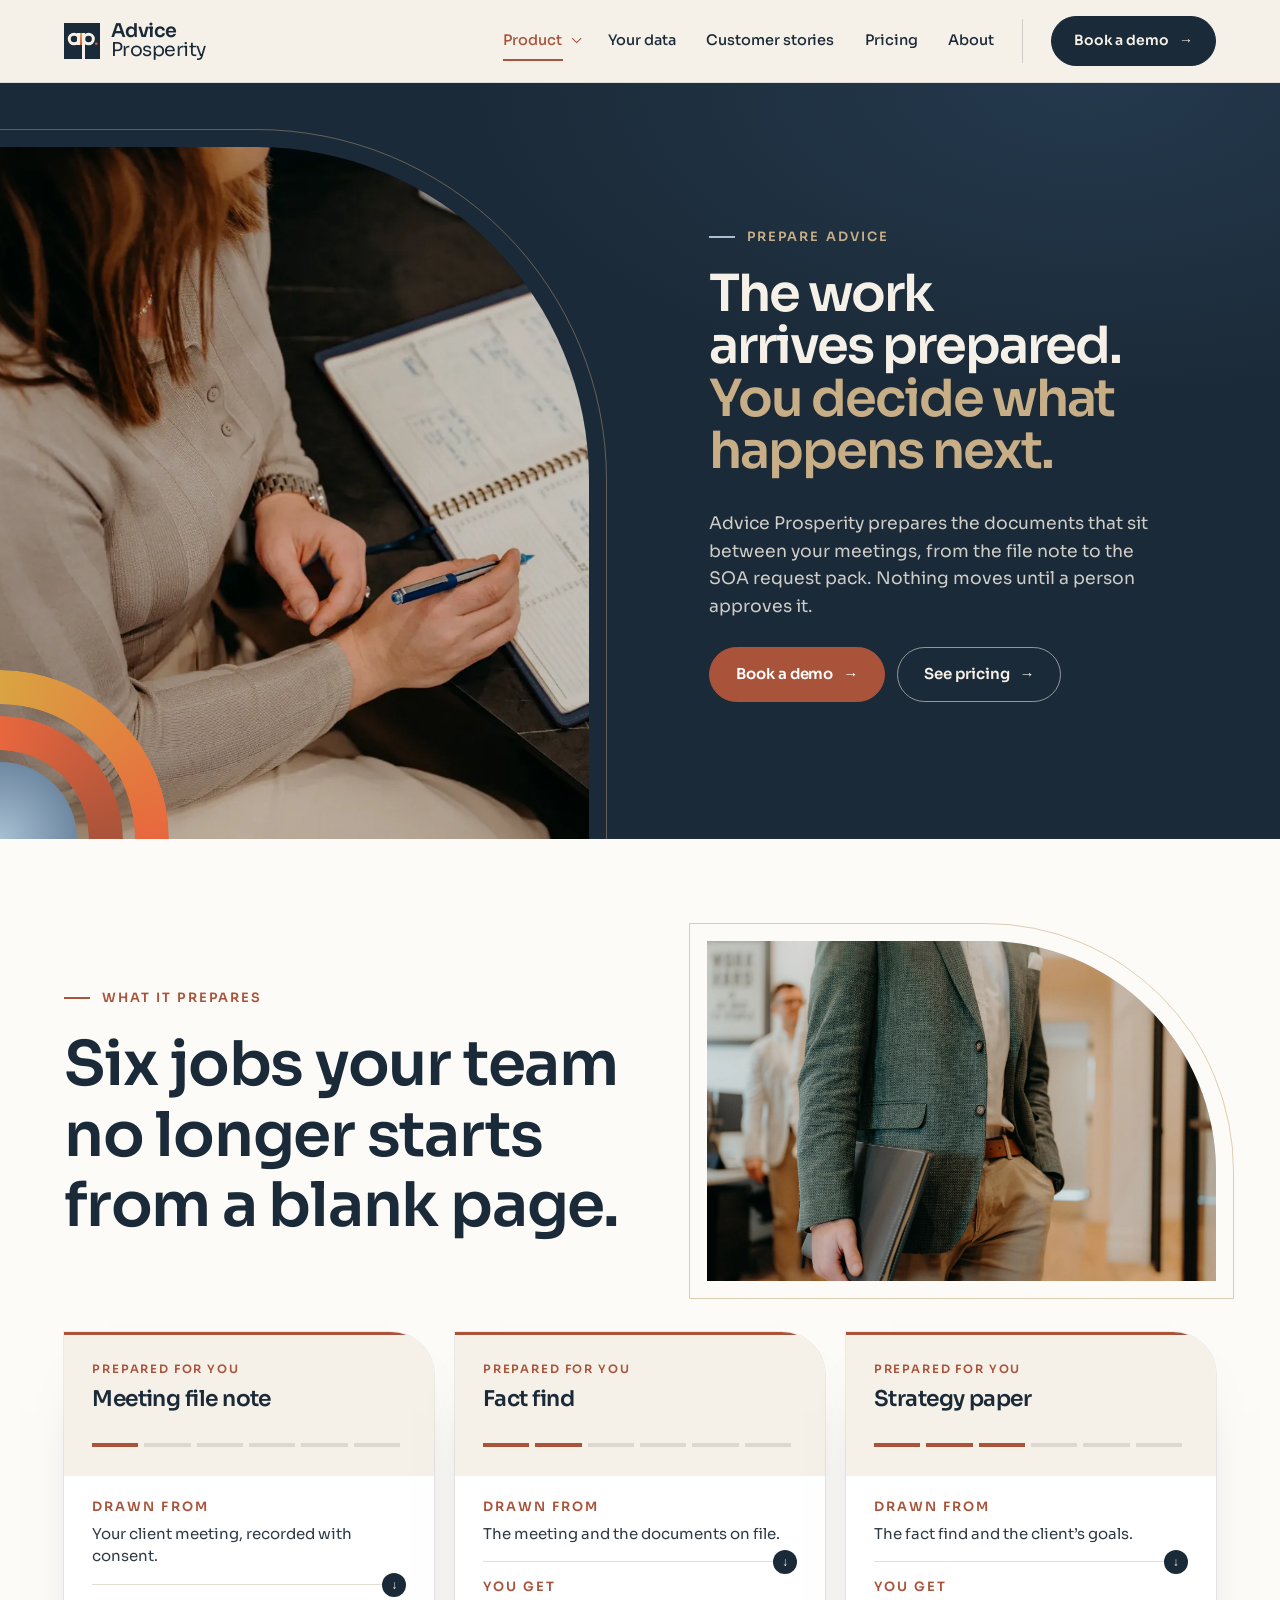
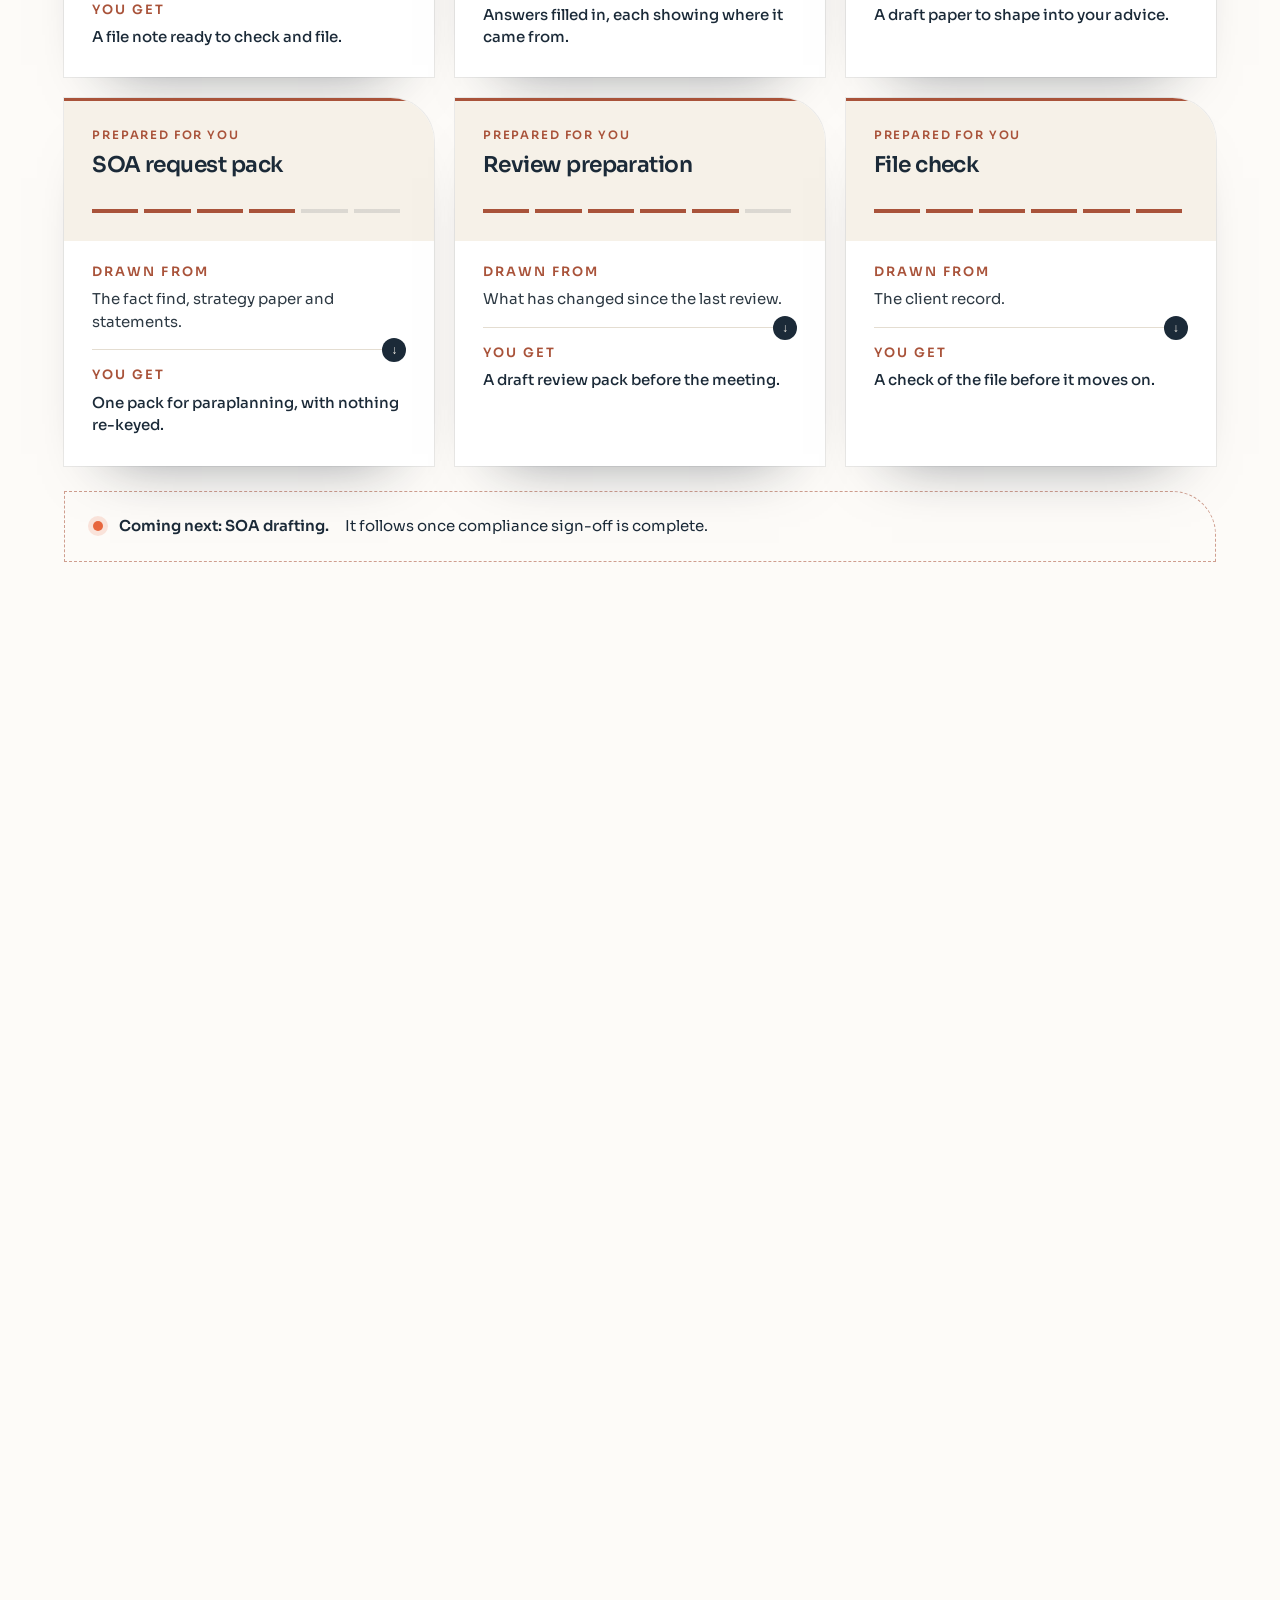
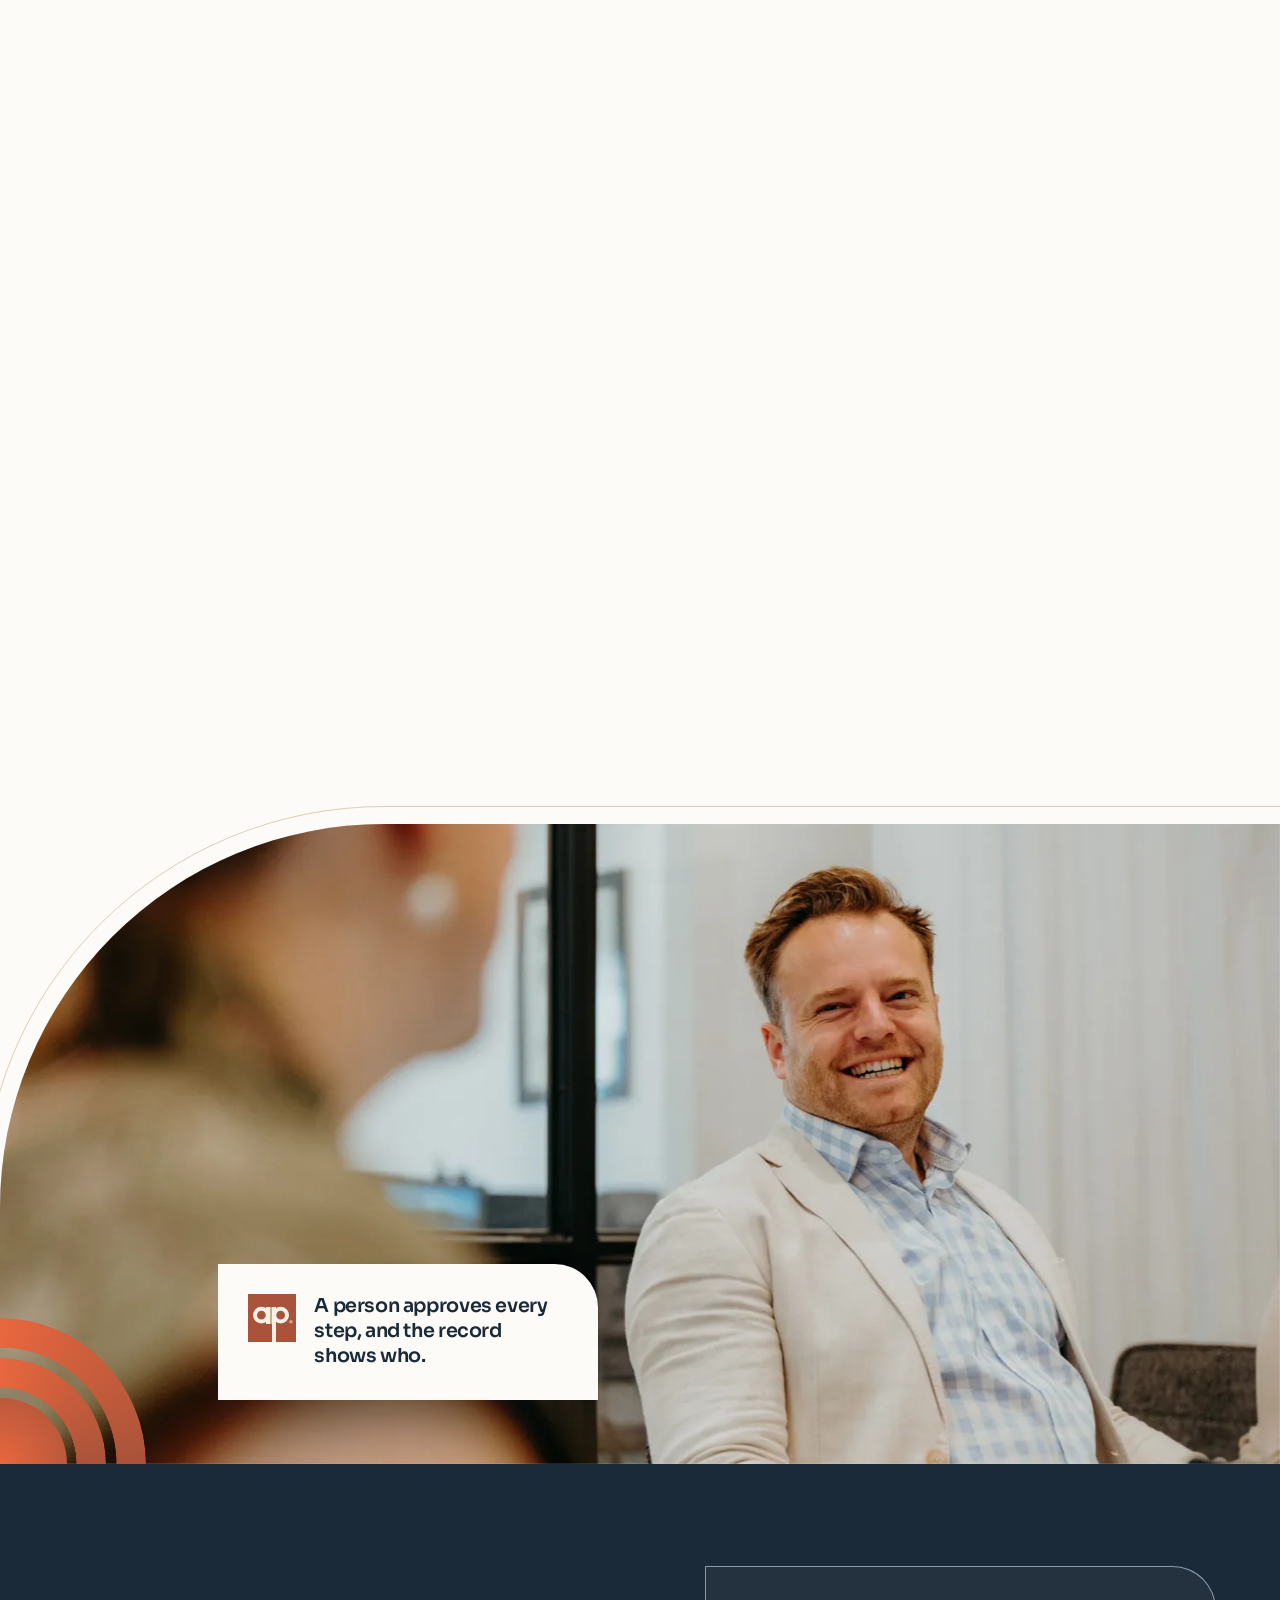
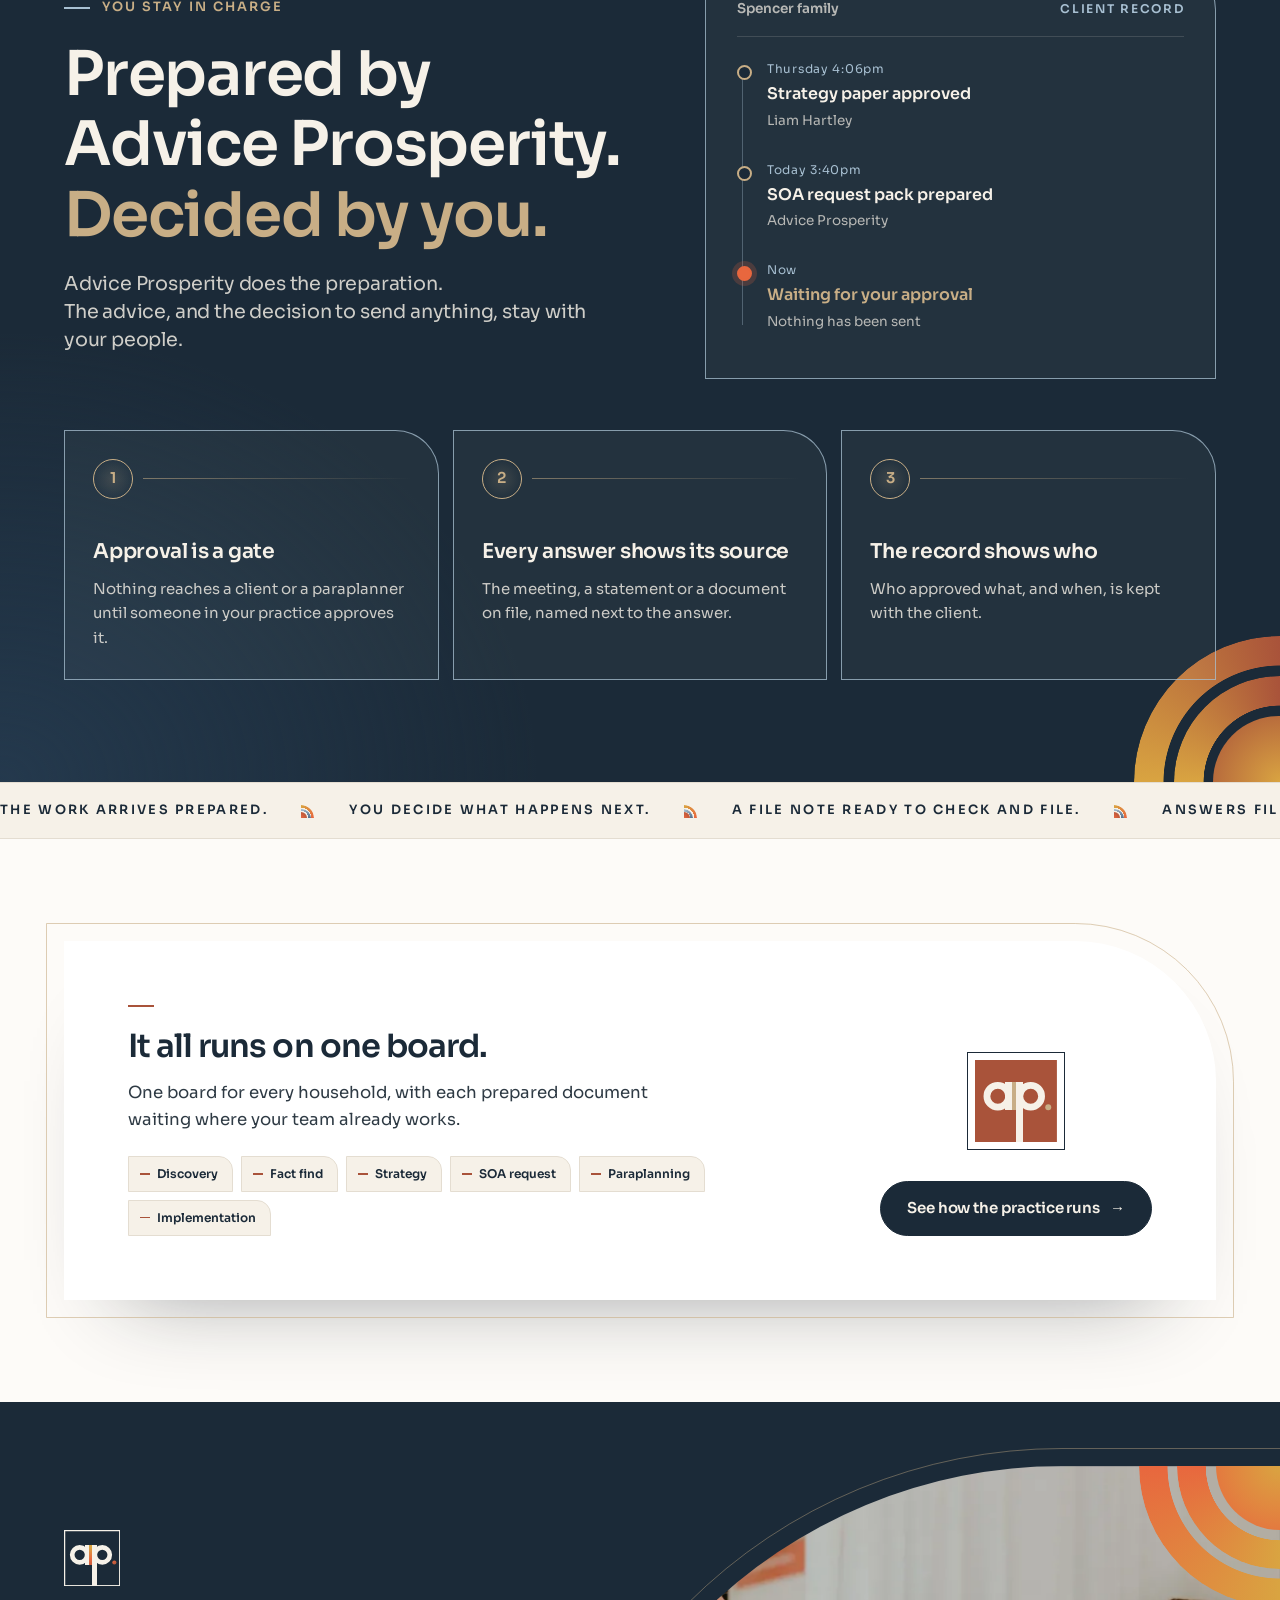
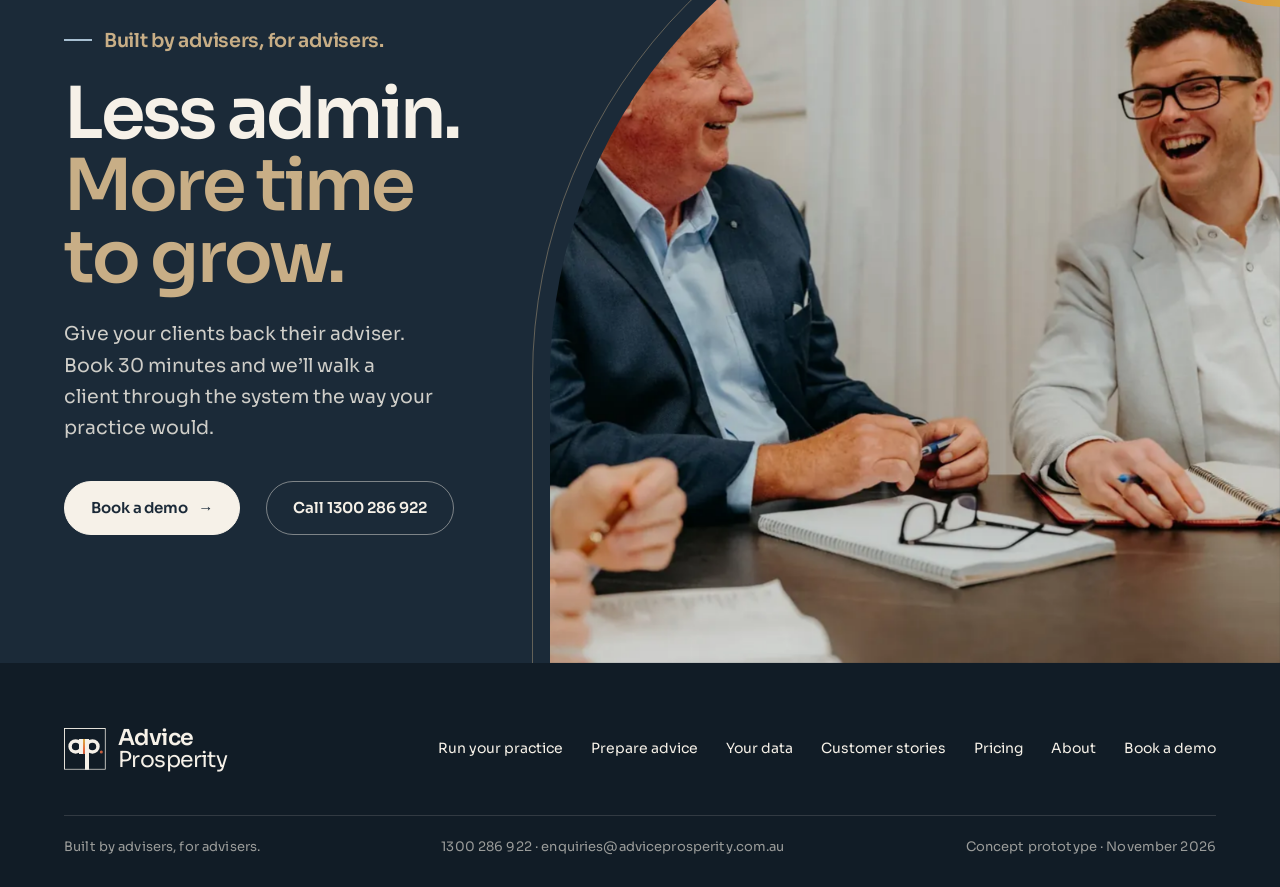
==== commit 95203345: "Homepage: 21 days to 30 minutes step, smoother scroll section, enquiries email - Where the time goes" ====
--- a/advice-engine.html
+++ b/advice-engine.html
@@ -12,7 +12,7 @@
 <meta property="og:url" content="https://adviceprosperity.com.au/advice-engine.html">
 <meta property="og:type" content="website">
 <meta name="twitter:card" content="summary_large_image">
-<link rel="stylesheet" href="assets/site.css?v=202611252208">
+<link rel="stylesheet" href="assets/site.css">
 </head>
 <body>
 <svg width="0" height="0" style="position:absolute" aria-hidden="true">
@@ -32,7 +32,8 @@
         </ul>
       </li>
       <li><a href="index.html#data" data-nav="data">Your data</a></li>
-      <li><a href="pricing.html" data-nav="pricing">Pricing</a></li>
+      <li><a href="customers.html" data-nav="customers">Customer stories</a></li>
+      <li><a href="index.html#pricing" data-nav="pricing">Pricing</a></li>
       <li><a href="index.html#about" data-nav="about">About</a></li>
     </ul></nav>
     <button class="nav-toggle" aria-expanded="false" aria-controls="menu">Menu</button>
@@ -46,7 +47,7 @@
     <div class="eyebrow rv">Prepare advice</div>
     <h1 class="rv">The work arrives prepared.<span>You decide what happens next.</span></h1>
     <p class="lede rv">Advice Prosperity prepares the documents that sit between your meetings, from the file note to the SOA request pack. Nothing moves until a person approves it.</p>
-    <div class="cta rv"><a class="btn" href="demo.html">Book a demo</a><a class="btn ghost" href="pricing.html">See pricing</a></div>
+    <div class="cta rv"><a class="btn" href="demo.html">Book a demo</a><a class="btn ghost" href="index.html#pricing">See pricing</a></div>
   </div></div>
   <div class="phero-photo" style="--pos:30% center"><img src="assets/photos/p14.webp" alt="An adviser making notes in a client meeting" fetchpriority="high"></div>
   <div class="arcset bl"><div class="arc ring o-bl g-brass-maple"></div><div class="arc ring o-bl"></div><div class="arc o-bl g-overcast-workshirt"></div></div>
@@ -67,7 +68,7 @@
       <div class="pr rv"><b>Review preparation</b><span><small>Drawn from</small>What has changed since the last review.</span><span><small>You get</small>A draft review pack before the meeting.</span></div>
       <div class="pr rv"><b>File check</b><span><small>Drawn from</small>The client record.</span><span><small>You get</small>A check of the file before it moves on.</span></div>
     </div>
-    <p class="next-note now rv"><b>21 business days, now 30 minutes.</b> From first meeting to advice, prepared for your approval.</p>
+    <p class="next-note rv"><b>Coming next: SOA drafting.</b> It follows once compliance sign-off is complete.</p>
   </div>
 </section>
 
@@ -198,7 +199,8 @@
         <li><a href="command-centre.html">Run your practice</a></li>
         <li><a href="advice-engine.html">Prepare advice</a></li>
         <li><a href="index.html#data">Your data</a></li>
-        <li><a href="pricing.html">Pricing</a></li>
+        <li><a href="customers.html">Customer stories</a></li>
+        <li><a href="index.html#pricing">Pricing</a></li>
         <li><a href="index.html#about">About</a></li>
         <li><a href="demo.html">Book a demo</a></li>
       </ul></nav>
@@ -206,10 +208,11 @@
     <div class="ft-base">
       <span>Built by advisers, for advisers.</span>
       <span><a href="tel:1300286922">1300 286 922</a> &middot; <a href="mailto:enquiries@adviceprosperity.com.au">enquiries@adviceprosperity.com.au</a></span>
+      <span>Concept prototype &middot; November 2026</span>
     </div>
   </div>
 </footer>
 
-<script src="assets/site.js?v=202611252208"></script>
+<script src="assets/site.js"></script>
 </body>
 </html>
--- a/assets/site.css
+++ b/assets/site.css
@@ -699,9 +699,7 @@
 @property --bb{syntax:'<color>';inherits:true;initial-value:#1B2A38}
 @property --bf{syntax:'<color>';inherits:true;initial-value:#F6F1E8}
 @supports (timeline-scope:none) and (animation-timeline:view()){
-  body:has(.hero) .nav{background:var(--nb);border-bottom-color:var(--nl);animation:none;transition:background-color .35s,box-shadow .35s,border-color .35s}
-  body:has(.hero) .nav:not(.solid){--nb:#1B2A38;--nf:#F6F1E8;--nt:rgba(27,42,56,0);--nk:#F6F1E8;--nl:rgba(246,241,232,.1);--bb:#F6F1E8;--bf:#1B2A38;box-shadow:none}
-  body:has(.hero) .nav.solid{--nb:rgba(246,241,232,.96);--nf:#1B2A38;--nt:#1B2A38;--nk:rgba(246,241,232,0);--nl:rgba(27,42,56,.08);--bb:#1B2A38;--bf:#F6F1E8;box-shadow:0 1px 0 rgba(27,42,56,.08),0 14px 34px -26px rgba(17,28,38,.5)}
+  body:has(.hero) .nav{background:var(--nb);border-bottom-color:var(--nl);animation:home-nav linear both;animation-timeline:--walk;animation-range:entry 92% entry 100%}
   @keyframes home-nav{from{--nb:#1B2A38;--nf:#F6F1E8;--nt:rgba(27,42,56,0);--nk:#F6F1E8;--nl:rgba(246,241,232,.1);--bb:#F6F1E8;--bf:#1B2A38;box-shadow:none} to{--nb:rgba(246,241,232,.96);--nf:#1B2A38;--nt:#1B2A38;--nk:rgba(246,241,232,0);--nl:rgba(27,42,56,.08);--bb:#1B2A38;--bf:#F6F1E8;box-shadow:0 1px 0 rgba(27,42,56,.08),0 14px 34px -26px rgba(17,28,38,.5)}}
   body:has(.hero) .nav .lk{--w:var(--nf);--ait:var(--nt);--apk:var(--nk)}
   body:has(.hero) .nav .btn.sm.dark{background:var(--bb);border-color:var(--bb);color:var(--bf)}
@@ -899,6 +897,71 @@
 .bn-lk{position:absolute;right:0;bottom:0;--fs:clamp(18px,1.6vw,24px)}
 .bn-pipe .bn-lk{font-size:var(--fs)}
 .bn-pipe .bn-lk .ic{width:1.9em;height:1.9em}
+
+/* day 1 to 21: slender day markers on a fine baseline. Advice days fill Wheat to Brass, waiting days stay as fine Maple outlines, and today glows */
+.bn .bn-grid{position:relative;padding-bottom:0;background:linear-gradient(rgba(246,241,232,.16),rgba(246,241,232,.16)) 0 100%/100% 1px no-repeat}
+.bn .bn-grid i,.bn .bn-grid i.on,.bn[data-phase] .bn-grid i.on.wait{background:transparent;box-shadow:none}
+.bn .bn-grid i.on:not(:has(+ i.on)){box-shadow:none}
+.bn-grid i::before{content:"";position:absolute;left:50%;top:0;bottom:10px;width:clamp(4px,.42vw,7px);transform:translateX(-50%);border-radius:99px;background:rgba(246,241,232,.1);transition:background .45s var(--ease),box-shadow .45s var(--ease)}
+.bn-grid i.on::before{background:linear-gradient(var(--wheat),var(--brass))}
+.bn[data-phase="2"] .bn-grid i.on.wait::before,.bn[data-phase="3"] .bn-grid i.on.wait::before,.bn[data-phase="4"] .bn-grid i.on.wait::before{background:transparent;box-shadow:inset 0 0 0 1.5px var(--maple)}
+.bn[data-phase="1"] .bn-grid i.now::before{background:var(--maple);box-shadow:0 0 0 4px rgba(232,103,62,.2),0 0 22px rgba(232,103,62,.5)}
+.bn-grid i::after{top:calc(100% + 12px)}
+.bn-key b,.bn-key span:last-child b{width:6px;height:18px;border-radius:99px}
+.bn-key b{background:linear-gradient(var(--wheat),var(--brass))}
+.bn-key span:last-child b{background:transparent;box-shadow:inset 0 0 0 1.5px var(--maple)}
+@media (max-width:899px){.bn-grid i::before{bottom:6px}}
+/* Where the time goes, step 4: 21 business days compressed to 30 minutes, then the demo hook */
+.bn{height:440vh}
+.bn[data-phase="4"] .bn-cap.c4{opacity:1;transform:none}
+.bn[data-phase="4"] .bn-days{opacity:0;transform:scale(.97);pointer-events:none}
+.bn-fast{position:absolute;inset:clamp(24px,3.2vw,52px);opacity:0;transform:translateY(18px);pointer-events:none;transition:opacity .7s var(--ease),transform .7s var(--ease);display:grid;grid-template-columns:minmax(200px,.3fr) minmax(0,1fr);grid-template-rows:1fr auto;column-gap:clamp(32px,4vw,80px);row-gap:clamp(20px,3vh,34px)}
+.bn[data-phase="4"] .bn-fast{opacity:1;transform:none;pointer-events:auto}
+.bn-fast-n{grid-row:1/3;align-self:end;display:flex;flex-direction:column;font-weight:700;line-height:.78;letter-spacing:-.06em;font-size:clamp(100px,11vw,180px);font-variant-numeric:tabular-nums lining-nums}
+.bn-fast-n small{order:-1;margin:0 0 18px .3em;font-size:clamp(12px,.95vw,14px);font-weight:600;letter-spacing:.2em;line-height:1;text-transform:uppercase;color:var(--wheat)}
+.bn-fast-n span{background:linear-gradient(180deg,#E3CFA8,var(--wheat) 55%,var(--brass));-webkit-background-clip:text;background-clip:text;color:transparent}
+.bn-fast-viz{align-self:end;display:grid;gap:clamp(18px,2.6vh,28px)}
+.bn-fast-viz .lb{display:flex;justify-content:space-between;align-items:baseline;gap:16px;margin-bottom:12px}
+.bn-fast-viz em{font-style:normal;font-size:var(--label);font-weight:600;letter-spacing:.14em;text-transform:uppercase;color:rgba(246,241,232,.66)}
+.bn-fast-viz b{font-size:clamp(15px,1.3vw,19px);font-weight:600;color:var(--fleece);white-space:nowrap}
+.bn-fast-viz .now b{color:var(--wheat)}
+.bn-fast-viz .bar{position:relative;height:12px}
+.bn-fast-viz .was .bar{border-radius:99px;background:rgba(232,103,62,.12);box-shadow:inset 0 0 0 1.5px var(--maple)}
+.bn-fast-viz .now .bar{background:linear-gradient(rgba(246,241,232,.16),rgba(246,241,232,.16)) 0 50%/100% 1px no-repeat}
+.bn-fast-viz .now i{position:absolute;left:0;top:0;bottom:0;width:100%;border-radius:99px;background:linear-gradient(90deg,var(--wheat),var(--brass));box-shadow:0 0 0 4px rgba(217,164,65,.14),0 0 26px rgba(217,164,65,.45);transition:width 1.4s cubic-bezier(.7,0,.2,1) .35s}
+.bn[data-phase="4"] .bn-fast-viz .now i{width:clamp(22px,1.8vw,30px)}
+/* Step changes: the outgoing step fades out in place first, then the next one rises in, so text and panels never overlap mid-change */
+.bn[data-phase] .bn-cap,.bn[data-phase] .bn-days,.bn[data-phase] .bn-pipe,.bn[data-phase] .bn-fast{opacity:0;transform:translateY(12px);visibility:hidden;pointer-events:none;transition:opacity .26s ease,transform 0s linear .26s,visibility 0s linear .26s}
+.bn[data-phase="1"] .bn-cap.c1,.bn[data-phase="2"] .bn-cap.c2,.bn[data-phase="3"] .bn-cap.c3,.bn[data-phase="4"] .bn-cap.c4,.bn[data-phase="1"] .bn-days,.bn[data-phase="2"] .bn-days,.bn[data-phase="3"] .bn-pipe,.bn[data-phase="4"] .bn-fast{opacity:1;transform:none;visibility:visible;pointer-events:auto;transition:opacity .6s var(--ease) .28s,transform .7s var(--ease) .28s,visibility 0s linear .28s}
+@media (prefers-reduced-motion:reduce){.bn[data-phase] .bn-cap,.bn[data-phase] .bn-days,.bn[data-phase] .bn-pipe,.bn[data-phase] .bn-fast,.bn-fast-viz .now i{transition:none!important;transform:none!important}}
+/* Short phones (iPhone SE height): keep the whole step between the nav and the bottom of the screen */
+@media (max-width:760px) and (max-height:760px){
+  .bn-stick{align-items:flex-start;padding-top:66px}
+  .bn-note{bottom:4px;font-size:10.5px}
+  .bn .eyebrow{margin-bottom:10px}
+  .bn-cap h2{font-size:24px}
+  .bn-cap p{margin-top:8px;font-size:13.5px;line-height:1.45}
+  .bn-stage{margin-top:12px;min-height:362px}
+  .bn-days,.bn-pipe,.bn-fast{inset:18px}
+  .bn-count .n{font-size:46px}
+  .bn-fast-n{display:none}
+}
+.bn-hook{grid-column:2;display:flex;align-items:center;justify-content:space-between;gap:16px 28px;flex-wrap:wrap;padding-top:clamp(18px,2.6vh,26px);border-top:1px solid rgba(168,192,210,.28)}
+.bn-hook p{margin:0;font-size:clamp(16px,1.4vw,21px);font-weight:500;line-height:1.35;color:var(--fleece);max-width:24em;text-wrap:balance}
+.bn-hook-a{display:flex;align-items:center;gap:12px 22px;flex-wrap:wrap}
+@media (max-width:899px){
+  .bn-fast{grid-template-columns:minmax(0,1fr);grid-template-rows:auto auto auto;row-gap:16px;align-content:end}
+  .bn-fast-n{grid-row:auto;flex-direction:row;align-items:baseline;gap:12px;font-size:clamp(50px,14vw,72px)}
+  .bn-fast-n small{order:2;margin:0}
+  .bn-fast-viz{gap:14px}
+  .bn-fast-viz .lb{margin-bottom:8px}
+  .bn-fast-viz em{font-size:11px;letter-spacing:.12em}
+  .bn-fast-viz b{font-size:14px}
+  .bn-fast-viz .bar{height:10px}
+  .bn-hook{grid-column:auto;padding-top:14px;gap:12px}
+  .bn-hook p{font-size:15.5px}
+  .bn-hook-a{gap:10px 18px}
+}
 
 /* ---------- Product walk (See it work) ---------- */
 @media (min-width:1000px){
@@ -1159,7 +1222,9 @@
 body:has(.phero):has(.walk.inner) .sec.dark{background:radial-gradient(60% 70% at 0% 100%,#24394D 0%,rgba(36,57,77,0) 70%),var(--bluestone)}
 body:has(.phero):has(.walk.inner) .pts{counter-reset:pt;gap:14px;border-top:0}
 body:has(.phero):has(.walk.inner) .pts>div{counter-increment:pt;padding:clamp(22px,2.2vw,32px)!important;border:1px solid var(--frame-blue);border-radius:0 var(--card-arch) 0 0;background:rgba(246,241,232,.04);min-height:clamp(190px,16vw,240px)}
-body:has(.phero):has(.walk.inner) .pts>div::before{content:counter(pt,decimal-leading-zero);display:block;font-size:var(--label-lg);font-weight:600;letter-spacing:.16em;color:var(--wheat);margin-bottom:clamp(22px,3vw,40px)}
+body:has(.phero):has(.walk.inner) .pts>div::before{content:counter(pt);display:grid;place-items:center;width:38px;height:38px;border-radius:50%;border:1px solid var(--wheat);font-size:15px;font-weight:600;letter-spacing:0;color:var(--wheat);font-variant-numeric:lining-nums;margin-bottom:clamp(22px,3vw,36px);background:radial-gradient(circle,rgba(200,174,134,.16),rgba(200,174,134,0) 70%)}
+body:has(.phero):has(.walk.inner) .pts>div{position:relative}
+body:has(.phero):has(.walk.inner) .pts>div::after{content:"";position:absolute;left:calc(clamp(22px,2.2vw,32px) + 50px);right:calc(var(--card-arch) * .6);top:calc(clamp(22px,2.2vw,32px) + 19px);height:1px;background:linear-gradient(90deg,rgba(200,174,134,.55),rgba(200,174,134,0))}
 body:has(.phero):has(.walk.inner) .pts b{font-size:clamp(19px,1.6vw,22px)}
 @media (max-width:760px){body:has(.phero):has(.walk.inner) .pts>div{min-height:0;border-bottom:1px solid var(--frame-blue)}}
 /* cross-link: a framed white card in the AP shape */
@@ -1176,12 +1241,12 @@
 body:has(.pp-bento) .phero h1{font-size:clamp(40px,4.4vw,70px)}
 body:has(.pp-bento) .phero .eyebrow::before{display:inline-block}
 .pp-tile{position:relative;overflow:hidden;border-radius:0 var(--card-arch) 0 0}
-.pp-stats{display:flex;flex-direction:column;justify-content:space-between;gap:18px;padding:clamp(20px,2vw,30px);background:radial-gradient(rgba(246,241,232,.07) 1px,transparent 1.5px) 0 0/20px 20px,radial-gradient(90% 70% at 100% 0%,#24394D 0%,rgba(36,57,77,0) 70%),var(--bluestone);color:var(--fleece);box-shadow:0 40px 70px -40px rgba(17,28,38,.6)}
-.pp-stats small{display:flex;align-items:center;gap:10px;white-space:nowrap;font-size:12.5px;font-weight:600;letter-spacing:.14em;text-transform:uppercase;color:var(--overcast)}
-.pp-stats small::before{content:"";width:18px;height:1.5px;background:var(--overcast)}
-.pp-stats div{padding-top:14px;border-top:1px solid rgba(246,241,232,.14)}
-.pp-stats b{display:block;font-size:clamp(28px,2.6vw,42px);font-weight:600;letter-spacing:-.035em;line-height:1;color:var(--wheat);font-variant-numeric:tabular-nums lining-nums}
-.pp-stats span{display:block;margin-top:8px;font-size:14px;color:rgba(246,241,232,.72)}
+.pp-stats{display:flex;flex-direction:column;gap:0;padding:clamp(36px,3.2vw,50px) clamp(24px,2.2vw,32px) clamp(28px,2.6vw,38px);background:radial-gradient(110% 80% at 100% 0%,#2A4157 0%,rgba(42,65,87,0) 65%),linear-gradient(170deg,var(--bluestone) 40%,#142130 100%);color:var(--fleece);box-shadow:0 40px 70px -40px rgba(17,28,38,.6);outline:1px solid var(--frame-blue-soft);outline-offset:-10px}
+.pp-stats small{display:block;white-space:nowrap;padding-bottom:clamp(18px,1.8vw,26px);font-size:12.5px;font-weight:600;letter-spacing:.13em;text-transform:uppercase;color:var(--overcast)}
+.pp-stats div{flex:1;display:flex;flex-direction:column-reverse;justify-content:space-between;gap:14px;padding:clamp(16px,1.6vw,22px) 0 clamp(4px,.6vw,8px);border-top:1px solid rgba(168,192,210,.28)}
+.pp-stats div:first-of-type{border-top-color:var(--wheat)}
+.pp-stats b{display:block;font-size:clamp(52px,4.8vw,80px);font-weight:500;letter-spacing:-.05em;line-height:.85;background:linear-gradient(180deg,#E3CFA8,var(--wheat) 60%,#B39466);-webkit-background-clip:text;background-clip:text;color:transparent;font-variant-numeric:tabular-nums lining-nums}
+.pp-stats span{display:block;font-size:12px;font-weight:600;letter-spacing:.12em;text-transform:uppercase;color:rgba(246,241,232,.72)}
 .pp-appr{background:#fff;color:var(--bluestone);box-shadow:0 40px 70px -40px rgba(17,28,38,.45),0 0 0 1px rgba(27,42,56,.08)}
 .pp-appr-hd{display:flex;justify-content:space-between;align-items:center;gap:8px;padding:12px 16px;background:var(--ledger);color:var(--fleece);font-size:13px;font-weight:600}
 .pp-appr-hd em{font-style:normal;font-weight:500;color:rgba(246,241,232,.72);white-space:nowrap}
@@ -1212,7 +1277,7 @@
 }
 @media (max-width:520px){.pp-bento{grid-template-columns:1fr}}
 /* chapters: a fine dot grid on each stage, and an Arc tucked under each screen */
-body:has(.phero):has(.walk.inner) .chap-ui{background:radial-gradient(rgba(246,241,232,.07) 1px,transparent 1.5px) 0 0/22px 22px,radial-gradient(80% 70% at 100% 0%,#24394D 0%,rgba(36,57,77,0) 70%),var(--bluestone)}
+body:has(.phero):has(.walk.inner) .chap-ui{background:radial-gradient(80% 70% at 100% 0%,#24394D 0%,rgba(36,57,77,0) 70%),var(--bluestone)}
 body:has(.phero):has(.walk.inner) .chap-ui .win{position:relative;z-index:1}
 .pp-arc{width:clamp(96px,9vw,150px);z-index:0}
 /* photo break: the Regional Prosperity award as a card on the photo */
@@ -1265,7 +1330,7 @@
 body:has(.pp-prep) .prep .pr{--c:var(--bluestone);--c2:#24394D;counter-increment:job;position:relative;display:flex;flex-direction:column;gap:0;padding:0;background:#fff;border:0;border-radius:0 var(--card-arch) 0 0;overflow:hidden;align-items:stretch;box-shadow:0 0 0 1px rgba(27,42,56,.08),0 34px 60px -46px rgba(17,28,38,.55);transition:transform .45s var(--ease),box-shadow .45s var(--ease)}
 body:has(.pp-prep) .prep .pr:hover{transform:translateY(-6px);box-shadow:0 0 0 1px rgba(27,42,56,.08),0 50px 80px -44px rgba(17,28,38,.6)}
 /* header: the job title on its colour, with a prepared document peeking out */
-body:has(.pp-prep) .prep .pr b{position:relative;display:block;min-height:clamp(132px,11vw,156px);margin:0;padding:clamp(22px,2.2vw,30px) clamp(22px,2.2vw,30px) 0;background:radial-gradient(rgba(27,42,56,.06) 1px,transparent 1.5px) 0 0/18px 18px,var(--fleece);color:var(--bluestone);border-top:3px solid var(--brick);font-size:clamp(20px,1.7vw,24px);letter-spacing:-.025em;line-height:1.15;overflow:hidden}
+body:has(.pp-prep) .prep .pr b{position:relative;display:block;min-height:clamp(132px,11vw,156px);margin:0;padding:clamp(22px,2.2vw,30px) clamp(22px,2.2vw,30px) 0;background:var(--fleece);color:var(--bluestone);border-top:3px solid var(--brick);font-size:clamp(20px,1.7vw,24px);letter-spacing:-.025em;line-height:1.15;overflow:hidden}
 body:has(.pp-prep) .prep .pr b::before{content:"Prepared for you";display:block;margin-bottom:10px;font-size:11.5px;font-weight:600;letter-spacing:.16em;text-transform:uppercase;color:var(--brick)}
 body:has(.pp-prep) .prep .pr b{min-height:0;padding-bottom:clamp(58px,5vw,70px)}
 body:has(.pp-prep) .prep .pr:nth-child(1){--n:1}body:has(.pp-prep) .prep .pr:nth-child(2){--n:2}body:has(.pp-prep) .prep .pr:nth-child(3){--n:3}
@@ -1298,7 +1363,7 @@
 .pp-band .t2 .ag .arc:nth-child(3){--a:var(--maple);--b:var(--brick)}
 /* product stages on Ledger green for this page */
 body:has(.pp-prep) .walk.inner{background:var(--lace)!important}
-body:has(.pp-prep):has(.walk.inner):has(.phero) .chap-ui{background:radial-gradient(rgba(246,241,232,.07) 1px,transparent 1.5px) 0 0/22px 22px,radial-gradient(80% 70% at 100% 0%,#526656 0%,rgba(82,102,86,0) 70%),var(--ledger)}
+body:has(.pp-prep):has(.walk.inner):has(.phero) .chap-ui{background:radial-gradient(80% 70% at 100% 0%,#526656 0%,rgba(82,102,86,0) 70%),var(--ledger)}
 /* fact find screen: a check column fills the middle, with a quiet header row */
 .ff-x .r,.ff-x .ff-hd{grid-template-columns:minmax(0,1.15fr) minmax(0,1fr) auto minmax(86px,auto)}
 .ff-x .ff-hd{display:grid;gap:12px;padding:12px 0 8px;border-bottom:1px solid var(--rule);font-size:10.5px;font-weight:600;letter-spacing:.14em;text-transform:uppercase;color:var(--workshirt)}
@@ -1402,38 +1467,3 @@
 footer .ft-top .lk{--fs:22px}
 .ft-top ul a{transition:color .2s}
 .ft-base{letter-spacing:.01em;color:rgba(246,241,232,.6)}
-
-/* ---------- Where the time goes: 21 days compressed to 30 minutes (Kane) ---------- */
-.bn{height:470vh}
-.bn[data-phase="4"] .bn-cap.c4{opacity:1;transform:none}
-.bn[data-phase="4"] .bn-days{opacity:1;transform:none;pointer-events:auto}
-.bn[data-phase="4"] .bn-pipe{opacity:0;transform:translateY(18px);pointer-events:none}
-.bn-grid i{transform-origin:left center;transition:background .35s,opacity .45s var(--ease) calc(var(--k,0)*35ms),transform .7s var(--ease) calc(var(--k,0)*35ms),box-shadow .35s}
-.bn-grid{position:relative}
-.bn[data-phase="4"] .bn-grid i{background:transparent!important;box-shadow:inset 0 0 0 1px rgba(246,241,232,.22)!important;opacity:.7}
-.bn[data-phase="4"] .bn-grid i:first-child{opacity:1;transform:scaleX(.4);background:var(--wheat)!important;box-shadow:none!important;transition-delay:.85s}
-.bn[data-phase="4"] .bn-grid i::after{opacity:0}
-.bn[data-phase="4"] .bn-grid i:first-child::after{content:"30 min";opacity:1;left:0;right:auto;transform:scaleX(2.5);transform-origin:left;white-space:nowrap;color:var(--wheat);font-weight:600;font-size:13px}
-.bn-grid i::after{transition:opacity .3s}
-.bn-grid::after{content:"The old way: 21 business days";position:absolute;right:0;top:calc(100% + 9px);font-size:13px;font-weight:600;letter-spacing:.02em;color:rgba(246,241,232,.6);opacity:0;transition:opacity .5s .6s}
-.bn[data-phase="4"] .bn-grid::after{opacity:1}
-.bn[data-phase="4"] .bn-key{opacity:0}
-.bn-hook{display:flex;align-items:center;gap:16px 22px;flex-wrap:wrap;opacity:0;transform:translateY(12px);transition:opacity .6s var(--ease) .9s,transform .6s var(--ease) .9s;pointer-events:none}
-.bn-hook p{font-weight:600;font-size:clamp(17px,1.5vw,22px);letter-spacing:-.015em;line-height:1.3;color:var(--fleece);max-width:24em}
-.bn[data-phase="4"] .bn-hook{opacity:1;transform:none;pointer-events:auto}
-@media (min-width:900px){.bn-hook{grid-column:2;grid-row:2;margin-top:28px;position:relative;z-index:2}.bn-key{grid-column:2;grid-row:2}}
-@media (max-width:899px){.bn-hook{margin-top:40px}.bn[data-phase="4"] .bn-key,.bn[data-phase="4"] .bn-count .what{display:none}.bn-grid::after{bottom:auto;top:calc(100% + 8px);right:auto;left:0}}
-@media (prefers-reduced-motion:reduce){.bn-grid i,.bn-hook,.bn-grid i::after{transition:none!important}}
-
-/* Prepare advice: the 30-minute line is current, not upcoming */
-body:has(.pp-prep) .next-note.now{border-style:solid;border-color:color-mix(in srgb,var(--brick) 40%,transparent)}
-body:has(.pp-prep) .next-note.now::before{background:var(--brick);box-shadow:0 0 0 5px rgba(169,83,58,.14)}
-
-/* Demo form: sends directly (spam check, honeypot, thank-you state) */
-.form .hp{position:absolute!important;left:-10000px;width:1px;height:1px;overflow:hidden}
-.form .ts{min-height:65px}
-.form .act button[disabled]{opacity:.7;cursor:progress}
-.form-done{background:var(--lace);padding:clamp(28px,3.6vw,48px);border-top-right-radius:var(--card-arch,48px);outline:none}
-.form-done h3{font-size:clamp(26px,2.6vw,36px);color:var(--bluestone)}
-.form-done p{margin-top:12px;font-size:16px;color:var(--ink)}
-.form-done a{color:var(--bluestone);font-weight:600}
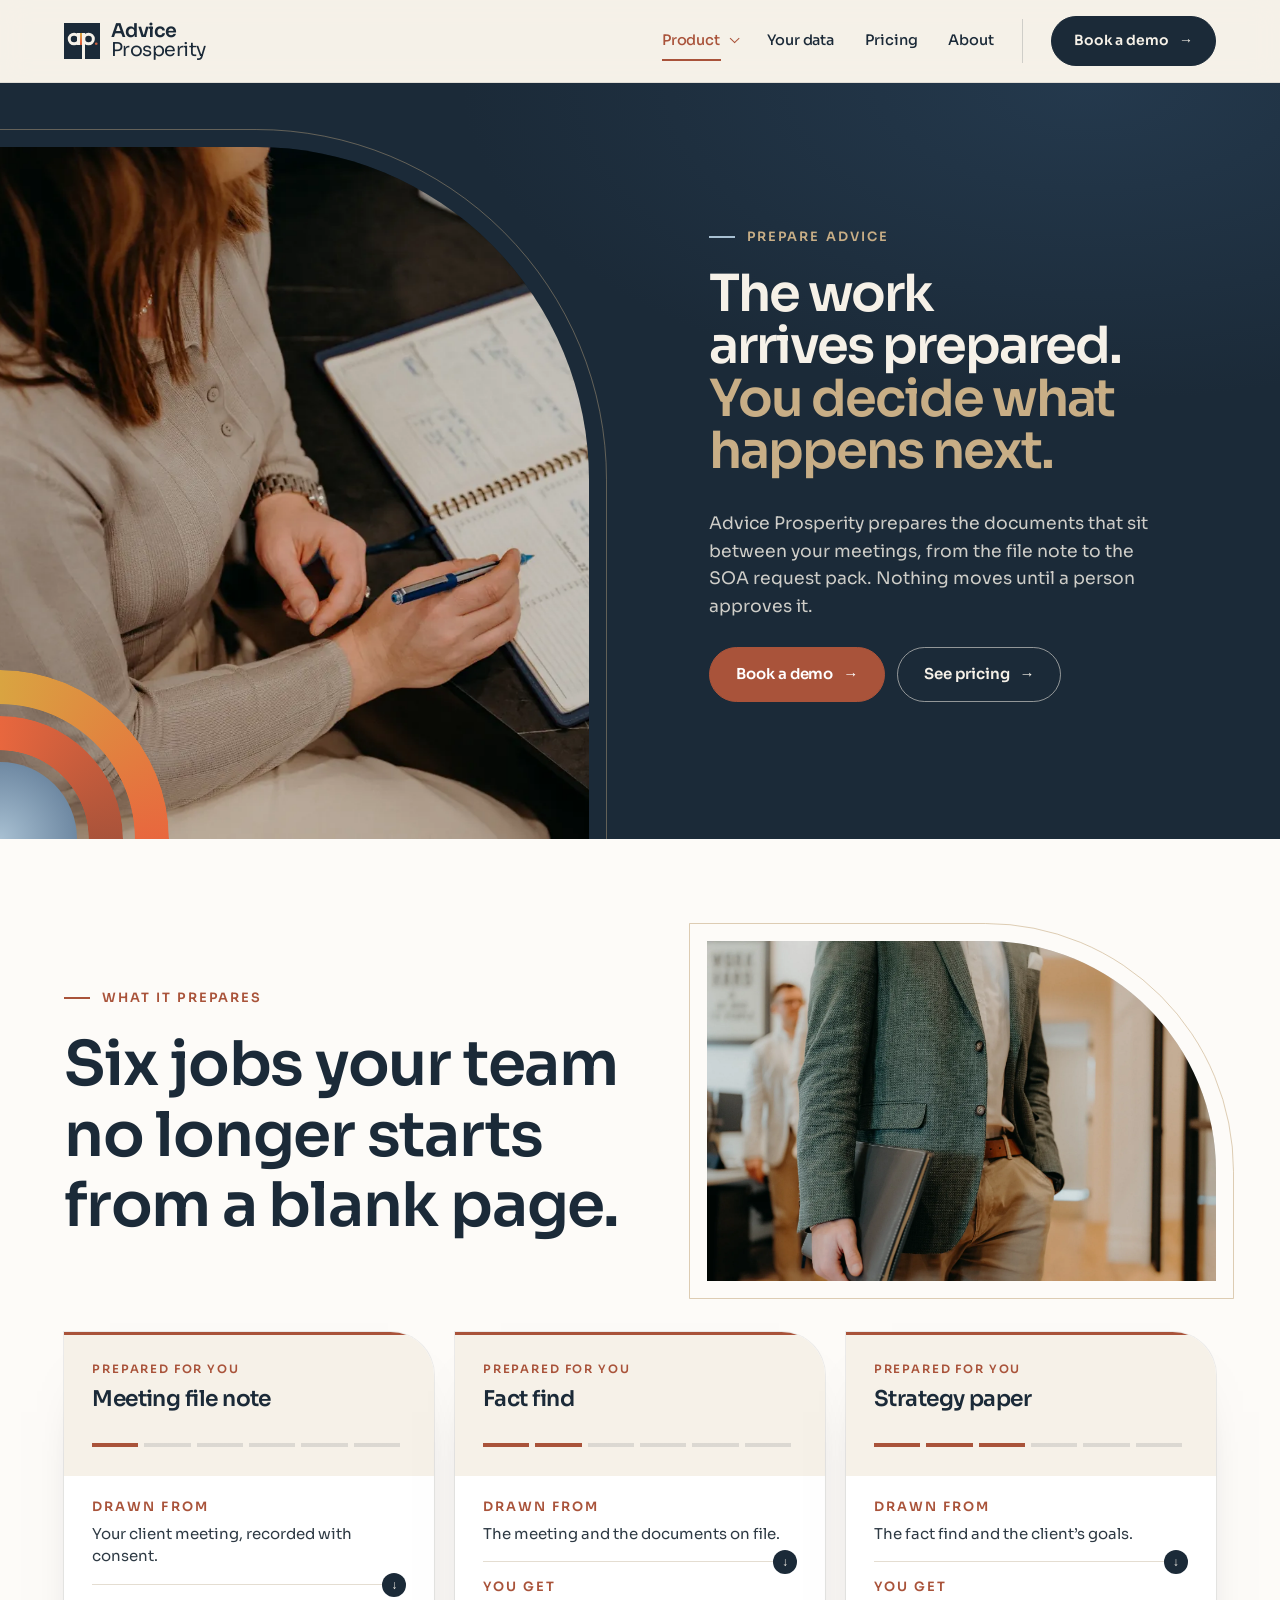
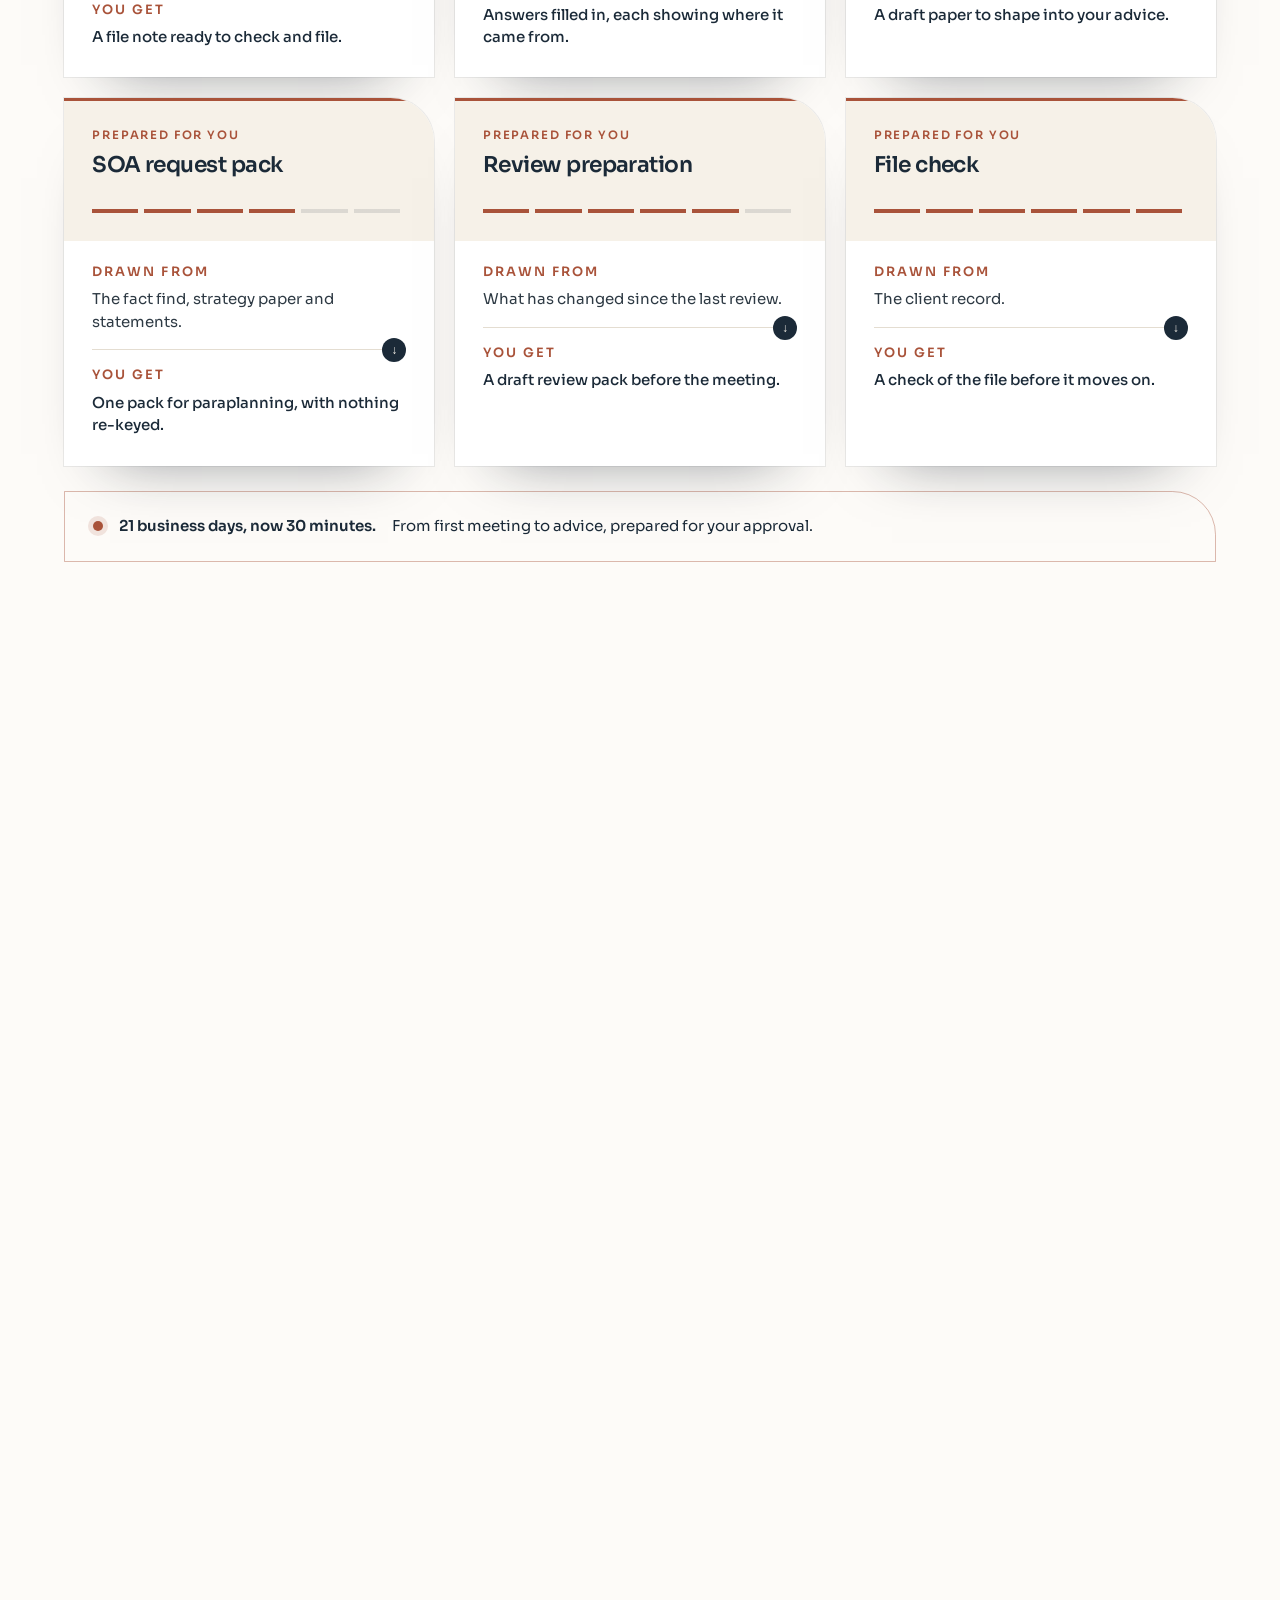
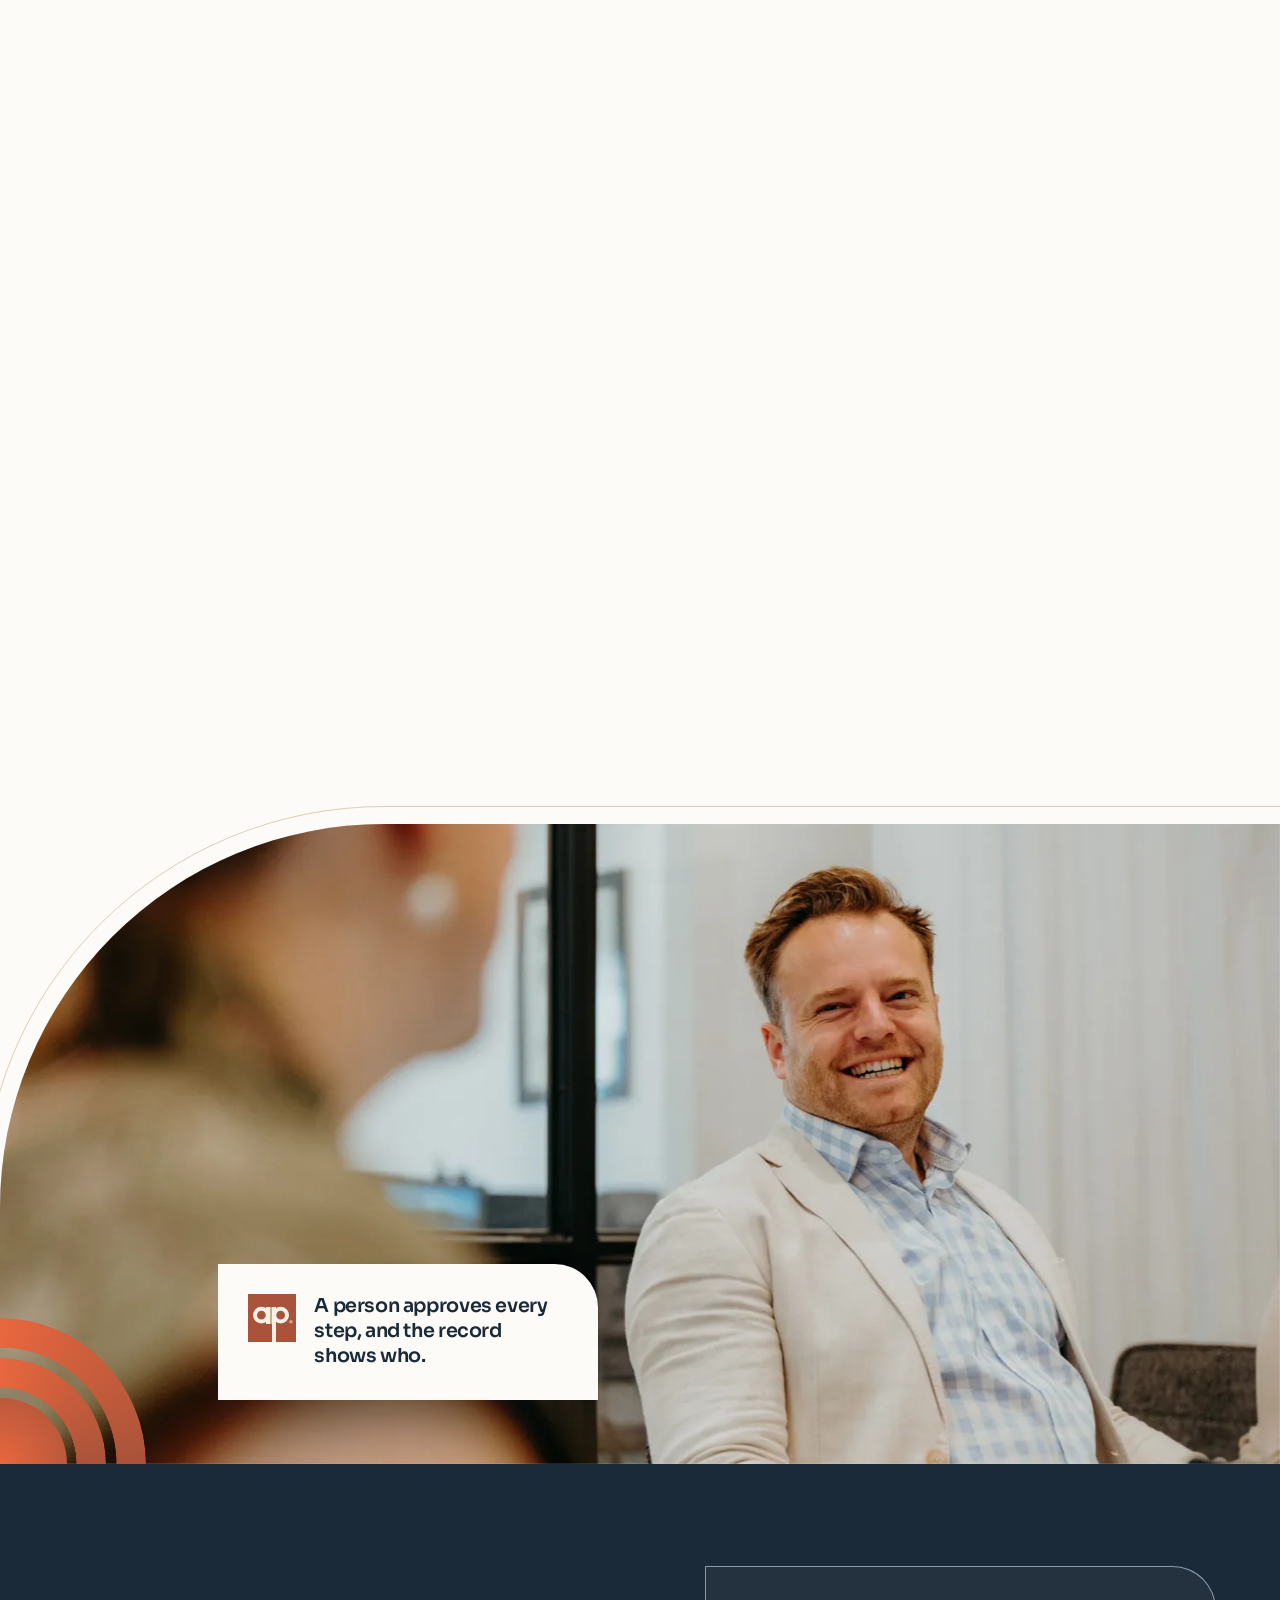
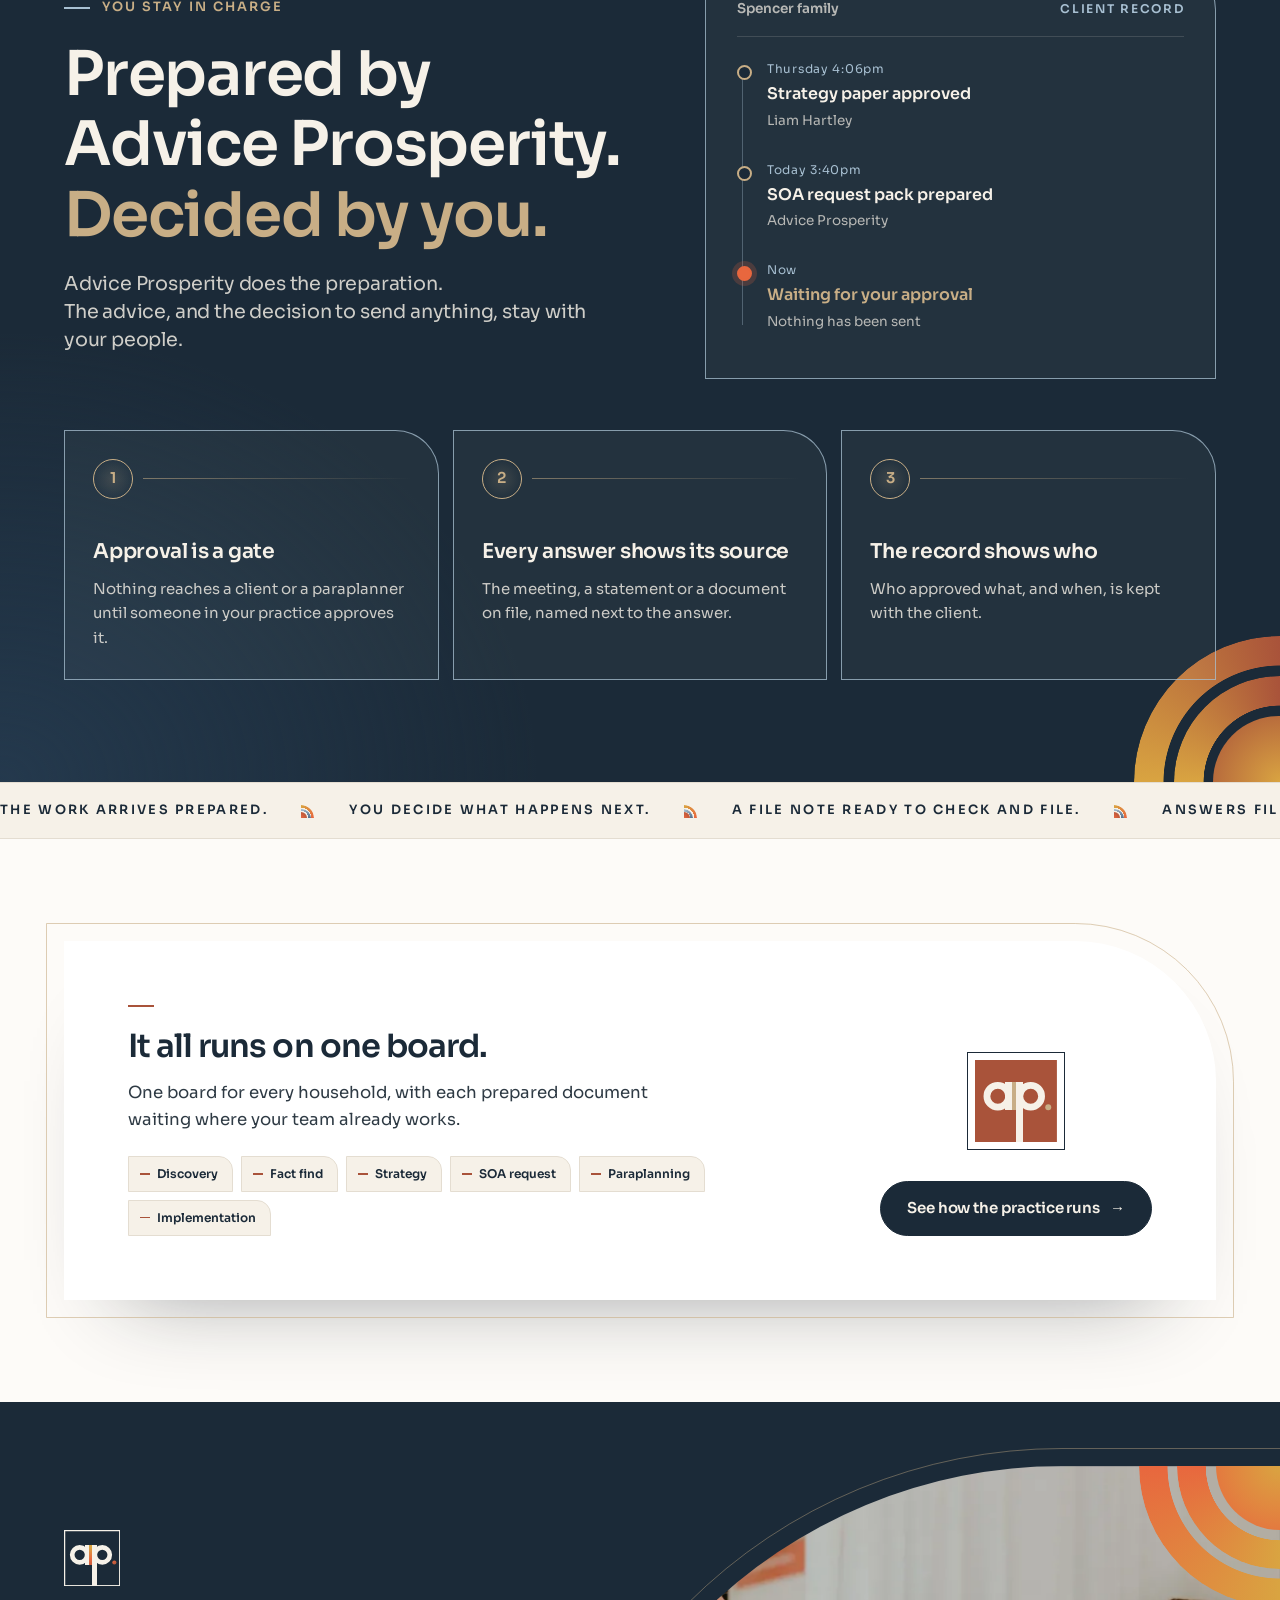
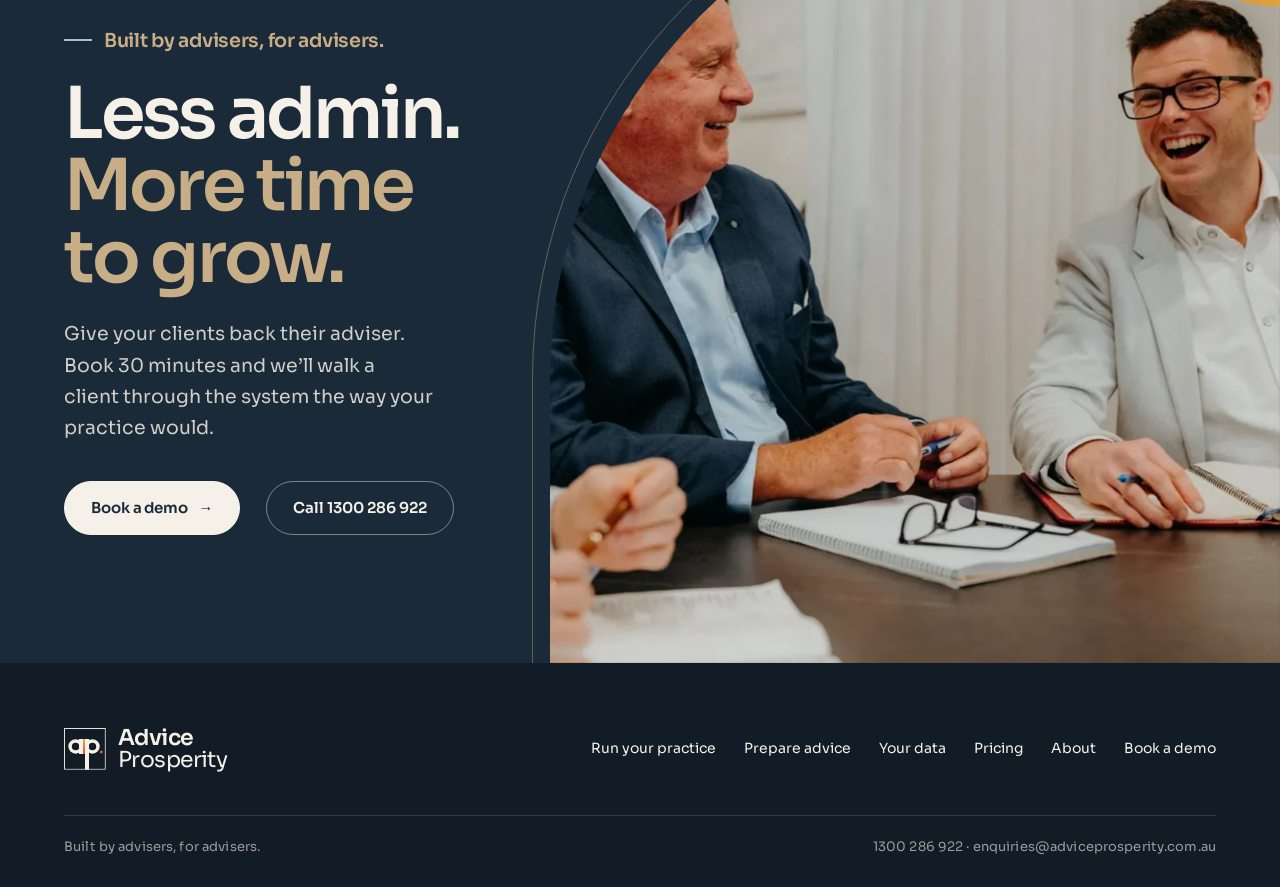
==== commit 02ee87b0: "Dana's latest design changes, rebuilt on the live site Built on top of main (Lee's 30-minutes step a" ====
--- a/advice-engine.html
+++ b/advice-engine.html
@@ -12,7 +12,7 @@
 <meta property="og:url" content="https://adviceprosperity.com.au/advice-engine.html">
 <meta property="og:type" content="website">
 <meta name="twitter:card" content="summary_large_image">
-<link rel="stylesheet" href="assets/site.css">
+<link rel="stylesheet" href="assets/site.css?v=202611260604">
 </head>
 <body>
 <svg width="0" height="0" style="position:absolute" aria-hidden="true">
@@ -32,8 +32,7 @@
         </ul>
       </li>
       <li><a href="index.html#data" data-nav="data">Your data</a></li>
-      <li><a href="customers.html" data-nav="customers">Customer stories</a></li>
-      <li><a href="index.html#pricing" data-nav="pricing">Pricing</a></li>
+      <li><a href="pricing.html" data-nav="pricing">Pricing</a></li>
       <li><a href="index.html#about" data-nav="about">About</a></li>
     </ul></nav>
     <button class="nav-toggle" aria-expanded="false" aria-controls="menu">Menu</button>
@@ -47,7 +46,7 @@
     <div class="eyebrow rv">Prepare advice</div>
     <h1 class="rv">The work arrives prepared.<span>You decide what happens next.</span></h1>
     <p class="lede rv">Advice Prosperity prepares the documents that sit between your meetings, from the file note to the SOA request pack. Nothing moves until a person approves it.</p>
-    <div class="cta rv"><a class="btn" href="demo.html">Book a demo</a><a class="btn ghost" href="index.html#pricing">See pricing</a></div>
+    <div class="cta rv"><a class="btn" href="demo.html">Book a demo</a><a class="btn ghost" href="pricing.html">See pricing</a></div>
   </div></div>
   <div class="phero-photo" style="--pos:30% center"><img src="assets/photos/p14.webp" alt="An adviser making notes in a client meeting" fetchpriority="high"></div>
   <div class="arcset bl"><div class="arc ring o-bl g-brass-maple"></div><div class="arc ring o-bl"></div><div class="arc o-bl g-overcast-workshirt"></div></div>
@@ -68,7 +67,7 @@
       <div class="pr rv"><b>Review preparation</b><span><small>Drawn from</small>What has changed since the last review.</span><span><small>You get</small>A draft review pack before the meeting.</span></div>
       <div class="pr rv"><b>File check</b><span><small>Drawn from</small>The client record.</span><span><small>You get</small>A check of the file before it moves on.</span></div>
     </div>
-    <p class="next-note rv"><b>Coming next: SOA drafting.</b> It follows once compliance sign-off is complete.</p>
+    <p class="next-note now rv"><b>21 business days, now 30 minutes.</b> From first meeting to advice, prepared for your approval.</p>
   </div>
 </section>
 
@@ -199,8 +198,7 @@
         <li><a href="command-centre.html">Run your practice</a></li>
         <li><a href="advice-engine.html">Prepare advice</a></li>
         <li><a href="index.html#data">Your data</a></li>
-        <li><a href="customers.html">Customer stories</a></li>
-        <li><a href="index.html#pricing">Pricing</a></li>
+        <li><a href="pricing.html">Pricing</a></li>
         <li><a href="index.html#about">About</a></li>
         <li><a href="demo.html">Book a demo</a></li>
       </ul></nav>
@@ -208,11 +206,10 @@
     <div class="ft-base">
       <span>Built by advisers, for advisers.</span>
       <span><a href="tel:1300286922">1300 286 922</a> &middot; <a href="mailto:enquiries@adviceprosperity.com.au">enquiries@adviceprosperity.com.au</a></span>
-      <span>Concept prototype &middot; November 2026</span>
     </div>
   </div>
 </footer>
 
-<script src="assets/site.js"></script>
+<script src="assets/site.js?v=202611260604"></script>
 </body>
 </html>
--- a/assets/site.css
+++ b/assets/site.css
@@ -699,7 +699,9 @@
 @property --bb{syntax:'<color>';inherits:true;initial-value:#1B2A38}
 @property --bf{syntax:'<color>';inherits:true;initial-value:#F6F1E8}
 @supports (timeline-scope:none) and (animation-timeline:view()){
-  body:has(.hero) .nav{background:var(--nb);border-bottom-color:var(--nl);animation:home-nav linear both;animation-timeline:--walk;animation-range:entry 92% entry 100%}
+  body:has(.hero) .nav{background:var(--nb);border-bottom-color:var(--nl);animation:none;transition:background-color .35s,box-shadow .35s,border-color .35s}
+  body:has(.hero) .nav:not(.solid){--nb:#1B2A38;--nf:#F6F1E8;--nt:rgba(27,42,56,0);--nk:#F6F1E8;--nl:rgba(246,241,232,.1);--bb:#F6F1E8;--bf:#1B2A38;box-shadow:none}
+  body:has(.hero) .nav.solid{--nb:rgba(246,241,232,.96);--nf:#1B2A38;--nt:#1B2A38;--nk:rgba(246,241,232,0);--nl:rgba(27,42,56,.08);--bb:#1B2A38;--bf:#F6F1E8;box-shadow:0 1px 0 rgba(27,42,56,.08),0 14px 34px -26px rgba(17,28,38,.5)}
   @keyframes home-nav{from{--nb:#1B2A38;--nf:#F6F1E8;--nt:rgba(27,42,56,0);--nk:#F6F1E8;--nl:rgba(246,241,232,.1);--bb:#F6F1E8;--bf:#1B2A38;box-shadow:none} to{--nb:rgba(246,241,232,.96);--nf:#1B2A38;--nt:#1B2A38;--nk:rgba(246,241,232,0);--nl:rgba(27,42,56,.08);--bb:#1B2A38;--bf:#F6F1E8;box-shadow:0 1px 0 rgba(27,42,56,.08),0 14px 34px -26px rgba(17,28,38,.5)}}
   body:has(.hero) .nav .lk{--w:var(--nf);--ait:var(--nt);--apk:var(--nk)}
   body:has(.hero) .nav .btn.sm.dark{background:var(--bb);border-color:var(--bb);color:var(--bf)}
@@ -904,64 +906,13 @@
 .bn .bn-grid i.on:not(:has(+ i.on)){box-shadow:none}
 .bn-grid i::before{content:"";position:absolute;left:50%;top:0;bottom:10px;width:clamp(4px,.42vw,7px);transform:translateX(-50%);border-radius:99px;background:rgba(246,241,232,.1);transition:background .45s var(--ease),box-shadow .45s var(--ease)}
 .bn-grid i.on::before{background:linear-gradient(var(--wheat),var(--brass))}
-.bn[data-phase="2"] .bn-grid i.on.wait::before,.bn[data-phase="3"] .bn-grid i.on.wait::before,.bn[data-phase="4"] .bn-grid i.on.wait::before{background:transparent;box-shadow:inset 0 0 0 1.5px var(--maple)}
+.bn[data-phase="2"] .bn-grid i.on.wait::before,.bn[data-phase="3"] .bn-grid i.on.wait::before{background:transparent;box-shadow:inset 0 0 0 1.5px var(--maple)}
 .bn[data-phase="1"] .bn-grid i.now::before{background:var(--maple);box-shadow:0 0 0 4px rgba(232,103,62,.2),0 0 22px rgba(232,103,62,.5)}
 .bn-grid i::after{top:calc(100% + 12px)}
 .bn-key b,.bn-key span:last-child b{width:6px;height:18px;border-radius:99px}
 .bn-key b{background:linear-gradient(var(--wheat),var(--brass))}
 .bn-key span:last-child b{background:transparent;box-shadow:inset 0 0 0 1.5px var(--maple)}
 @media (max-width:899px){.bn-grid i::before{bottom:6px}}
-/* Where the time goes, step 4: 21 business days compressed to 30 minutes, then the demo hook */
-.bn{height:440vh}
-.bn[data-phase="4"] .bn-cap.c4{opacity:1;transform:none}
-.bn[data-phase="4"] .bn-days{opacity:0;transform:scale(.97);pointer-events:none}
-.bn-fast{position:absolute;inset:clamp(24px,3.2vw,52px);opacity:0;transform:translateY(18px);pointer-events:none;transition:opacity .7s var(--ease),transform .7s var(--ease);display:grid;grid-template-columns:minmax(200px,.3fr) minmax(0,1fr);grid-template-rows:1fr auto;column-gap:clamp(32px,4vw,80px);row-gap:clamp(20px,3vh,34px)}
-.bn[data-phase="4"] .bn-fast{opacity:1;transform:none;pointer-events:auto}
-.bn-fast-n{grid-row:1/3;align-self:end;display:flex;flex-direction:column;font-weight:700;line-height:.78;letter-spacing:-.06em;font-size:clamp(100px,11vw,180px);font-variant-numeric:tabular-nums lining-nums}
-.bn-fast-n small{order:-1;margin:0 0 18px .3em;font-size:clamp(12px,.95vw,14px);font-weight:600;letter-spacing:.2em;line-height:1;text-transform:uppercase;color:var(--wheat)}
-.bn-fast-n span{background:linear-gradient(180deg,#E3CFA8,var(--wheat) 55%,var(--brass));-webkit-background-clip:text;background-clip:text;color:transparent}
-.bn-fast-viz{align-self:end;display:grid;gap:clamp(18px,2.6vh,28px)}
-.bn-fast-viz .lb{display:flex;justify-content:space-between;align-items:baseline;gap:16px;margin-bottom:12px}
-.bn-fast-viz em{font-style:normal;font-size:var(--label);font-weight:600;letter-spacing:.14em;text-transform:uppercase;color:rgba(246,241,232,.66)}
-.bn-fast-viz b{font-size:clamp(15px,1.3vw,19px);font-weight:600;color:var(--fleece);white-space:nowrap}
-.bn-fast-viz .now b{color:var(--wheat)}
-.bn-fast-viz .bar{position:relative;height:12px}
-.bn-fast-viz .was .bar{border-radius:99px;background:rgba(232,103,62,.12);box-shadow:inset 0 0 0 1.5px var(--maple)}
-.bn-fast-viz .now .bar{background:linear-gradient(rgba(246,241,232,.16),rgba(246,241,232,.16)) 0 50%/100% 1px no-repeat}
-.bn-fast-viz .now i{position:absolute;left:0;top:0;bottom:0;width:100%;border-radius:99px;background:linear-gradient(90deg,var(--wheat),var(--brass));box-shadow:0 0 0 4px rgba(217,164,65,.14),0 0 26px rgba(217,164,65,.45);transition:width 1.4s cubic-bezier(.7,0,.2,1) .35s}
-.bn[data-phase="4"] .bn-fast-viz .now i{width:clamp(22px,1.8vw,30px)}
-/* Step changes: the outgoing step fades out in place first, then the next one rises in, so text and panels never overlap mid-change */
-.bn[data-phase] .bn-cap,.bn[data-phase] .bn-days,.bn[data-phase] .bn-pipe,.bn[data-phase] .bn-fast{opacity:0;transform:translateY(12px);visibility:hidden;pointer-events:none;transition:opacity .26s ease,transform 0s linear .26s,visibility 0s linear .26s}
-.bn[data-phase="1"] .bn-cap.c1,.bn[data-phase="2"] .bn-cap.c2,.bn[data-phase="3"] .bn-cap.c3,.bn[data-phase="4"] .bn-cap.c4,.bn[data-phase="1"] .bn-days,.bn[data-phase="2"] .bn-days,.bn[data-phase="3"] .bn-pipe,.bn[data-phase="4"] .bn-fast{opacity:1;transform:none;visibility:visible;pointer-events:auto;transition:opacity .6s var(--ease) .28s,transform .7s var(--ease) .28s,visibility 0s linear .28s}
-@media (prefers-reduced-motion:reduce){.bn[data-phase] .bn-cap,.bn[data-phase] .bn-days,.bn[data-phase] .bn-pipe,.bn[data-phase] .bn-fast,.bn-fast-viz .now i{transition:none!important;transform:none!important}}
-/* Short phones (iPhone SE height): keep the whole step between the nav and the bottom of the screen */
-@media (max-width:760px) and (max-height:760px){
-  .bn-stick{align-items:flex-start;padding-top:66px}
-  .bn-note{bottom:4px;font-size:10.5px}
-  .bn .eyebrow{margin-bottom:10px}
-  .bn-cap h2{font-size:24px}
-  .bn-cap p{margin-top:8px;font-size:13.5px;line-height:1.45}
-  .bn-stage{margin-top:12px;min-height:362px}
-  .bn-days,.bn-pipe,.bn-fast{inset:18px}
-  .bn-count .n{font-size:46px}
-  .bn-fast-n{display:none}
-}
-.bn-hook{grid-column:2;display:flex;align-items:center;justify-content:space-between;gap:16px 28px;flex-wrap:wrap;padding-top:clamp(18px,2.6vh,26px);border-top:1px solid rgba(168,192,210,.28)}
-.bn-hook p{margin:0;font-size:clamp(16px,1.4vw,21px);font-weight:500;line-height:1.35;color:var(--fleece);max-width:24em;text-wrap:balance}
-.bn-hook-a{display:flex;align-items:center;gap:12px 22px;flex-wrap:wrap}
-@media (max-width:899px){
-  .bn-fast{grid-template-columns:minmax(0,1fr);grid-template-rows:auto auto auto;row-gap:16px;align-content:end}
-  .bn-fast-n{grid-row:auto;flex-direction:row;align-items:baseline;gap:12px;font-size:clamp(50px,14vw,72px)}
-  .bn-fast-n small{order:2;margin:0}
-  .bn-fast-viz{gap:14px}
-  .bn-fast-viz .lb{margin-bottom:8px}
-  .bn-fast-viz em{font-size:11px;letter-spacing:.12em}
-  .bn-fast-viz b{font-size:14px}
-  .bn-fast-viz .bar{height:10px}
-  .bn-hook{grid-column:auto;padding-top:14px;gap:12px}
-  .bn-hook p{font-size:15.5px}
-  .bn-hook-a{gap:10px 18px}
-}
 
 /* ---------- Product walk (See it work) ---------- */
 @media (min-width:1000px){
@@ -1467,3 +1418,73 @@
 footer .ft-top .lk{--fs:22px}
 .ft-top ul a{transition:color .2s}
 .ft-base{letter-spacing:.01em;color:rgba(246,241,232,.6)}
+
+/* ---------- Where the time goes: 21 days compressed to 30 minutes (Kane) ---------- */
+.bn{height:470vh}
+.bn[data-phase="4"] .bn-cap.c4{opacity:1;transform:none}
+.bn[data-phase="4"] .bn-days{opacity:1;transform:none;pointer-events:auto}
+.bn[data-phase="4"] .bn-pipe{opacity:0;transform:translateY(18px);pointer-events:none}
+.bn-grid i{transform-origin:left center;transition:background .35s,opacity .45s var(--ease) calc(var(--k,0)*35ms),transform .7s var(--ease) calc(var(--k,0)*35ms),box-shadow .35s}
+.bn-grid{position:relative}
+.bn[data-phase="4"] .bn-grid i{background:transparent!important;box-shadow:inset 0 0 0 1px rgba(246,241,232,.22)!important;opacity:.7}
+.bn[data-phase="4"] .bn-grid i:first-child{opacity:1;transform:scaleX(.4);background:var(--wheat)!important;box-shadow:none!important;transition-delay:.85s}
+.bn[data-phase="4"] .bn-grid i::after{opacity:0}
+.bn[data-phase="4"] .bn-grid i:first-child::after{content:"30 min";opacity:1;left:0;right:auto;transform:scaleX(2.5);transform-origin:left;white-space:nowrap;color:var(--wheat);font-weight:600;font-size:13px}
+.bn-grid i::after{transition:opacity .3s}
+.bn-grid::after{content:"The old way: 21 business days";position:absolute;right:0;top:calc(100% + 9px);font-size:13px;font-weight:600;letter-spacing:.02em;color:rgba(246,241,232,.6);opacity:0;transition:opacity .5s .6s}
+.bn[data-phase="4"] .bn-grid::after{opacity:1}
+.bn[data-phase="4"] .bn-key{opacity:0}
+.bn-hook{display:flex;align-items:center;gap:16px 22px;flex-wrap:wrap;opacity:0;transform:translateY(12px);transition:opacity .6s var(--ease) .9s,transform .6s var(--ease) .9s;pointer-events:none}
+.bn-hook p{font-weight:600;font-size:clamp(17px,1.5vw,22px);letter-spacing:-.015em;line-height:1.3;color:var(--fleece);max-width:24em}
+.bn[data-phase="4"] .bn-hook{opacity:1;transform:none;pointer-events:auto}
+@media (min-width:900px){.bn-hook{grid-column:2;grid-row:2;margin-top:28px;position:relative;z-index:2}.bn-key{grid-column:2;grid-row:2}}
+@media (max-width:899px){.bn-hook{margin-top:40px}.bn[data-phase="4"] .bn-key,.bn[data-phase="4"] .bn-count .what{display:none}.bn-grid::after{bottom:auto;top:calc(100% + 8px);right:auto;left:0}}
+@media (prefers-reduced-motion:reduce){.bn-grid i,.bn-hook,.bn-grid i::after{transition:none!important}}
+/* Step 4 with the thin day bars: the 20 later days fade back (right to left), and day 1 shrinks to one short glowing "30 min" bar */
+.bn[data-phase="4"] .bn-grid i,.bn[data-phase="4"] .bn-grid i:first-child{background:transparent!important;box-shadow:none!important;opacity:1;transform:none}
+.bn-grid i::before{transition:background .45s var(--ease),box-shadow .45s var(--ease),top .8s var(--ease)}
+.bn[data-phase="4"] .bn-grid i:not(:first-child)::before{background:rgba(246,241,232,.07);box-shadow:none;transition-delay:calc(var(--k,0)*35ms)}
+.bn[data-phase="4"] .bn-grid i:first-child::before{top:min(78%,calc(100% - 26px));background:linear-gradient(var(--wheat),var(--brass));box-shadow:0 0 0 4px rgba(217,164,65,.16),0 0 24px rgba(217,164,65,.5);transition-delay:.85s}
+.bn[data-phase="4"] .bn-grid i:first-child::after{transform:none;left:50%;translate:-50% 0}
+@media (min-width:900px){.bn[data-phase="4"] .bn-count .what{font-size:clamp(14px,1.12vw,16.5px)}}
+/* Step changes: the outgoing step fades out in place first, then the next one rises in, so text and panels never overlap mid-change */
+.bn[data-phase] .bn-cap,.bn[data-phase] .bn-days,.bn[data-phase] .bn-pipe{opacity:0;transform:translateY(12px);visibility:hidden;pointer-events:none;transition:opacity .26s ease,transform 0s linear .26s,visibility 0s linear .26s}
+.bn[data-phase="1"] .bn-cap.c1,.bn[data-phase="2"] .bn-cap.c2,.bn[data-phase="3"] .bn-cap.c3,.bn[data-phase="4"] .bn-cap.c4,.bn[data-phase="1"] .bn-days,.bn[data-phase="2"] .bn-days,.bn[data-phase="4"] .bn-days,.bn[data-phase="3"] .bn-pipe{opacity:1;transform:none;visibility:visible;pointer-events:auto;transition:opacity .6s var(--ease) .28s,transform .7s var(--ease) .28s,visibility 0s linear .28s}
+@media (prefers-reduced-motion:reduce){.bn[data-phase] .bn-cap,.bn[data-phase] .bn-days,.bn[data-phase] .bn-pipe,.bn-grid i::before{transition:none!important;transform:none!important}}
+/* Phones: start each step just below the nav so the heading never hides under it, and keep the panel above the footnote */
+@media (max-width:760px){
+  .bn-stick{align-items:flex-start;padding-top:80px}
+  .bn-cap h2{font-size:27px}
+  .bn-cap p{margin-top:10px;font-size:14px;line-height:1.5}
+  .bn-note{bottom:6px}
+  .bn-stage{min-height:430px}
+  .bn-hook{margin-top:30px}
+}
+@media (max-width:760px) and (max-height:760px){
+  .bn-stick{padding-top:70px}
+  .bn .eyebrow{margin-bottom:8px}
+  .bn-cap h2{font-size:23px}
+  .bn-cap p{margin-top:6px;font-size:13px;line-height:1.45}
+  .bn-stage{margin-top:10px;min-height:356px}
+  .bn-days,.bn-pipe{inset:16px}
+  .bn-count .n{font-size:44px}
+  .bn-hook{margin-top:34px}
+  .bn-grid i{aspect-ratio:1/.8}
+  .bn-hook p{font-size:15px}
+  .bn-note{bottom:3px;font-size:10.5px}
+}
+
+/* Prepare advice: the 30-minute line is current, not upcoming */
+body:has(.pp-prep) .next-note.now{border-style:solid;border-color:color-mix(in srgb,var(--brick) 40%,transparent)}
+body:has(.pp-prep) .next-note.now::before{background:var(--brick);box-shadow:0 0 0 5px rgba(169,83,58,.14)}
+
+/* Demo form: sends directly (spam check, honeypot, thank-you state) */
+.form .hp{position:absolute!important;left:-10000px;width:1px;height:1px;overflow:hidden}
+/* spam check: hidden unless Cloudflare needs the visitor to interact */
+.form .act .ts{order:3;flex:0 0 0;width:0;height:0;overflow:hidden}
+.form .act .ts.show{flex:0 0 100%;width:auto;height:auto;overflow:visible}
+.form .act button[disabled]{opacity:.7;cursor:progress}
+.form-done{background:var(--lace);padding:clamp(28px,3.6vw,48px);border-top-right-radius:var(--card-arch,48px);outline:none}
+.form-done h3{font-size:clamp(26px,2.6vw,36px);color:var(--bluestone)}
+.form-done p{margin-top:12px;font-size:16px;color:var(--ink)}
+.form-done a{color:var(--bluestone);font-weight:600}
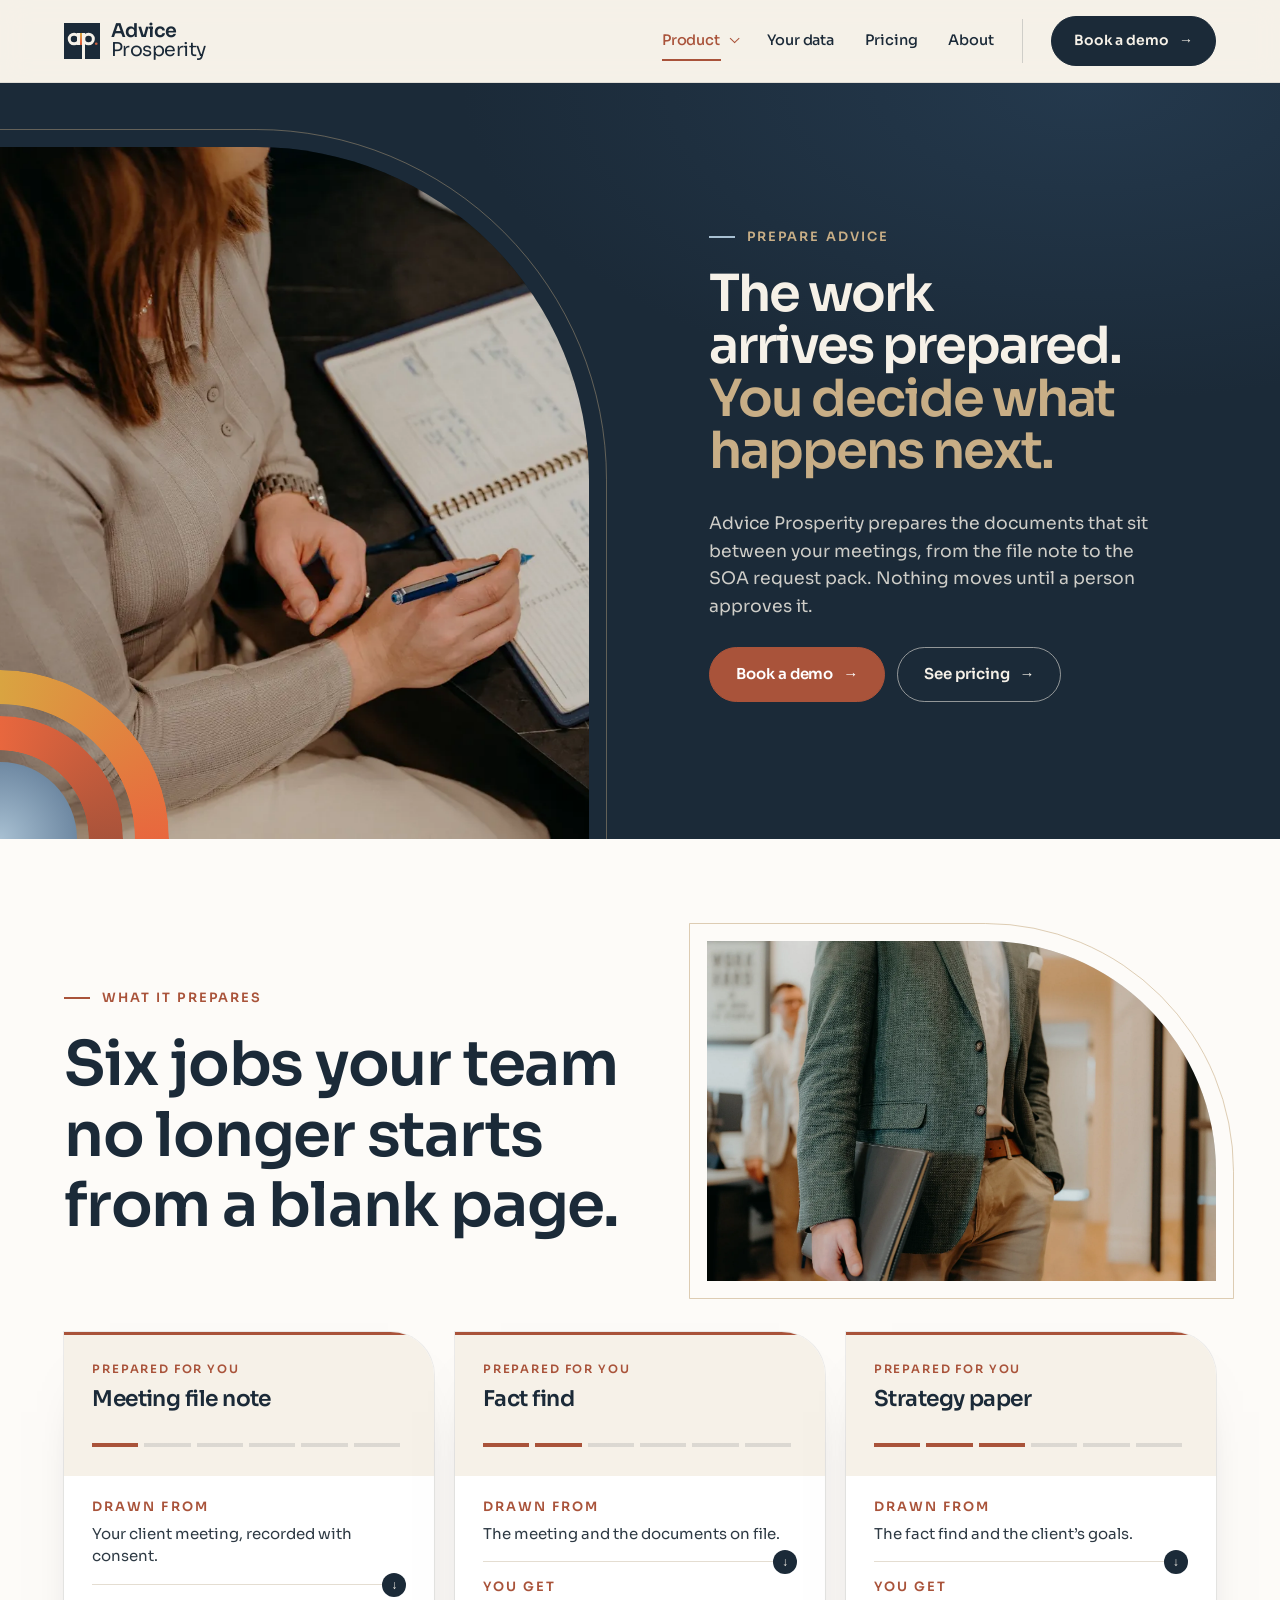
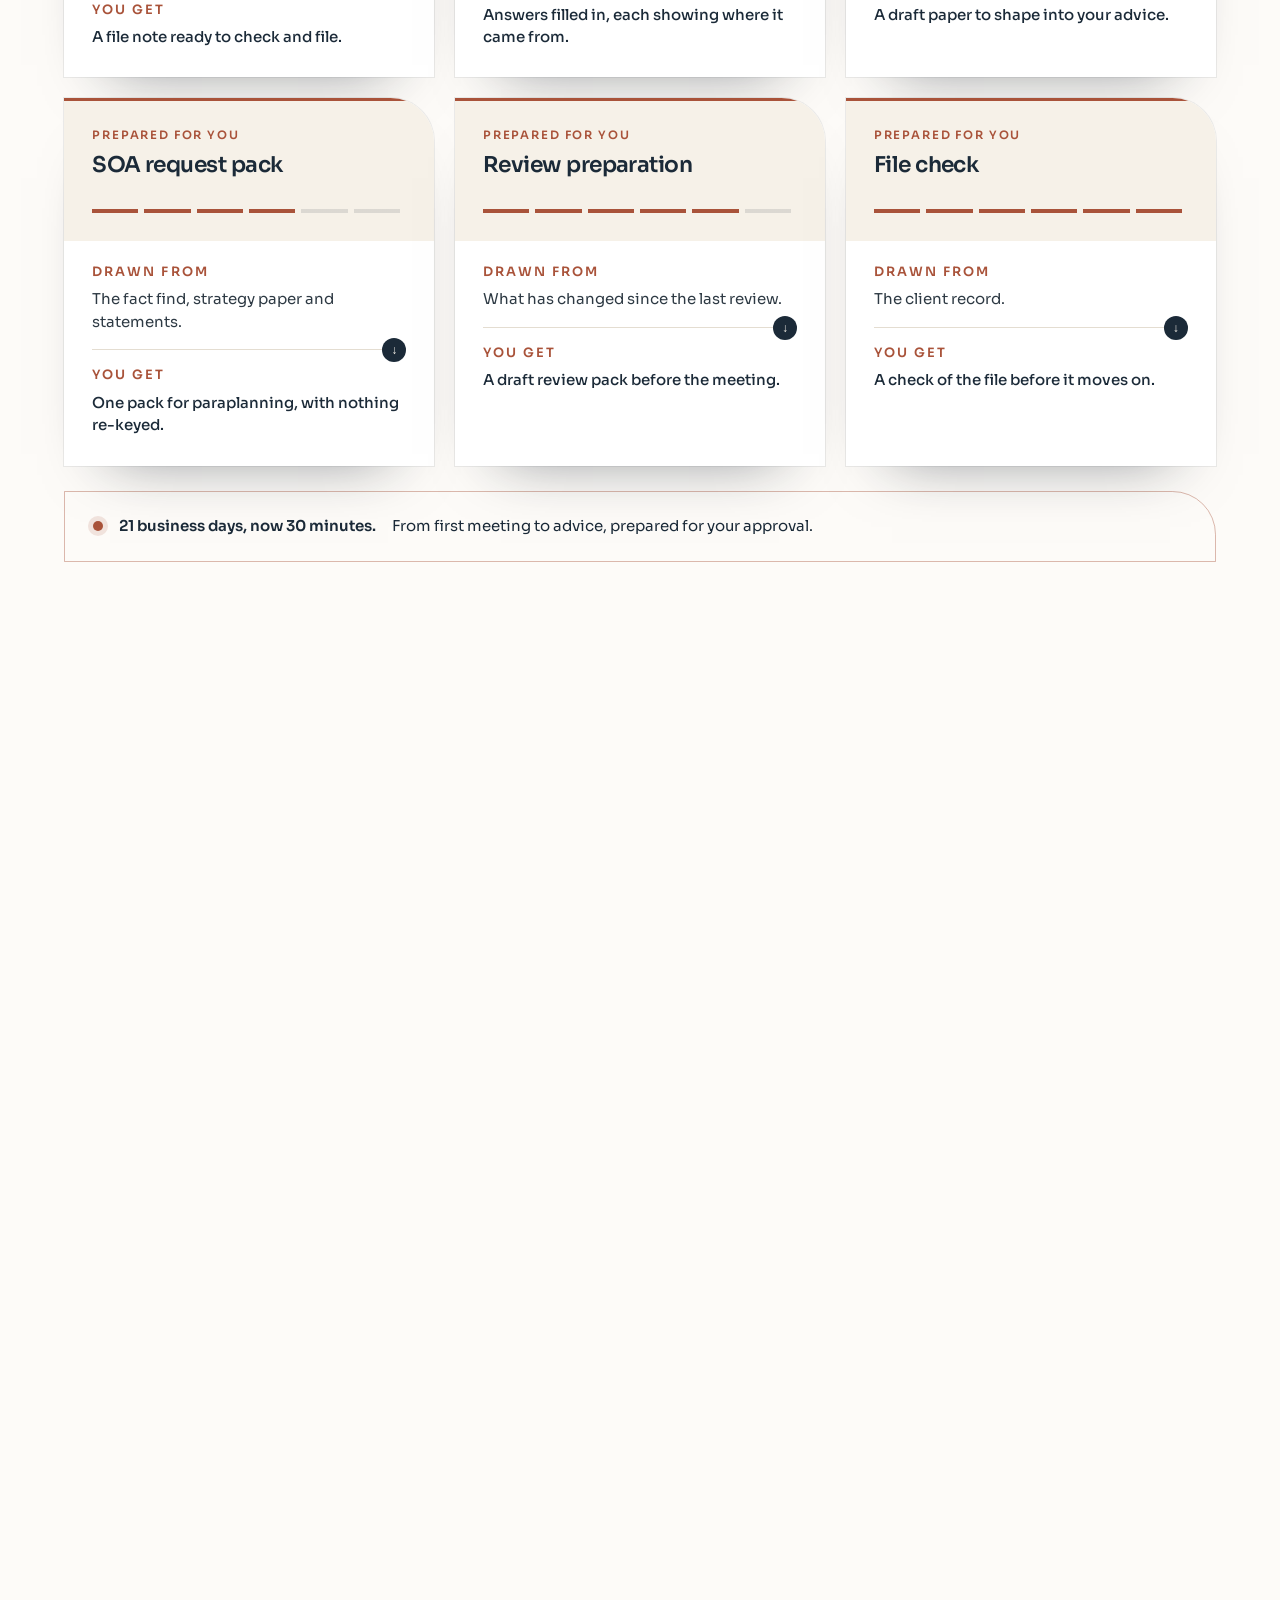
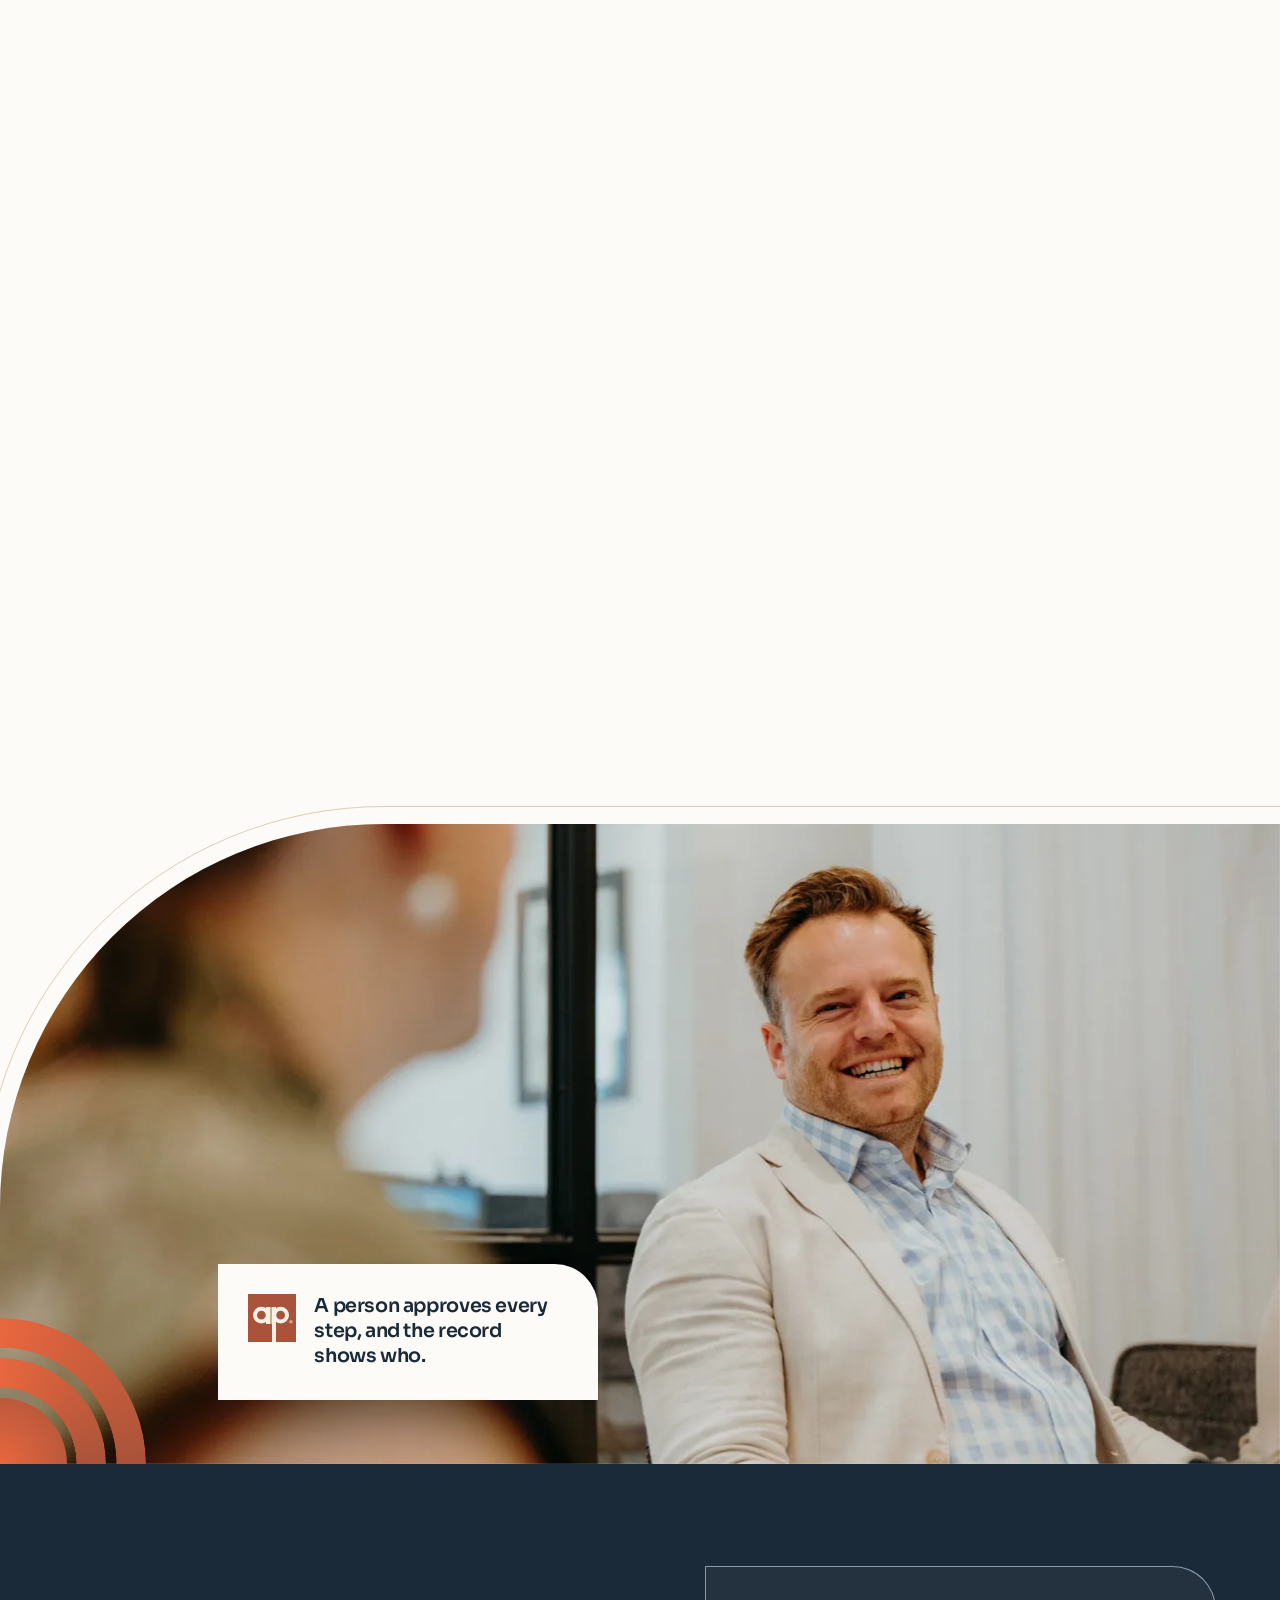
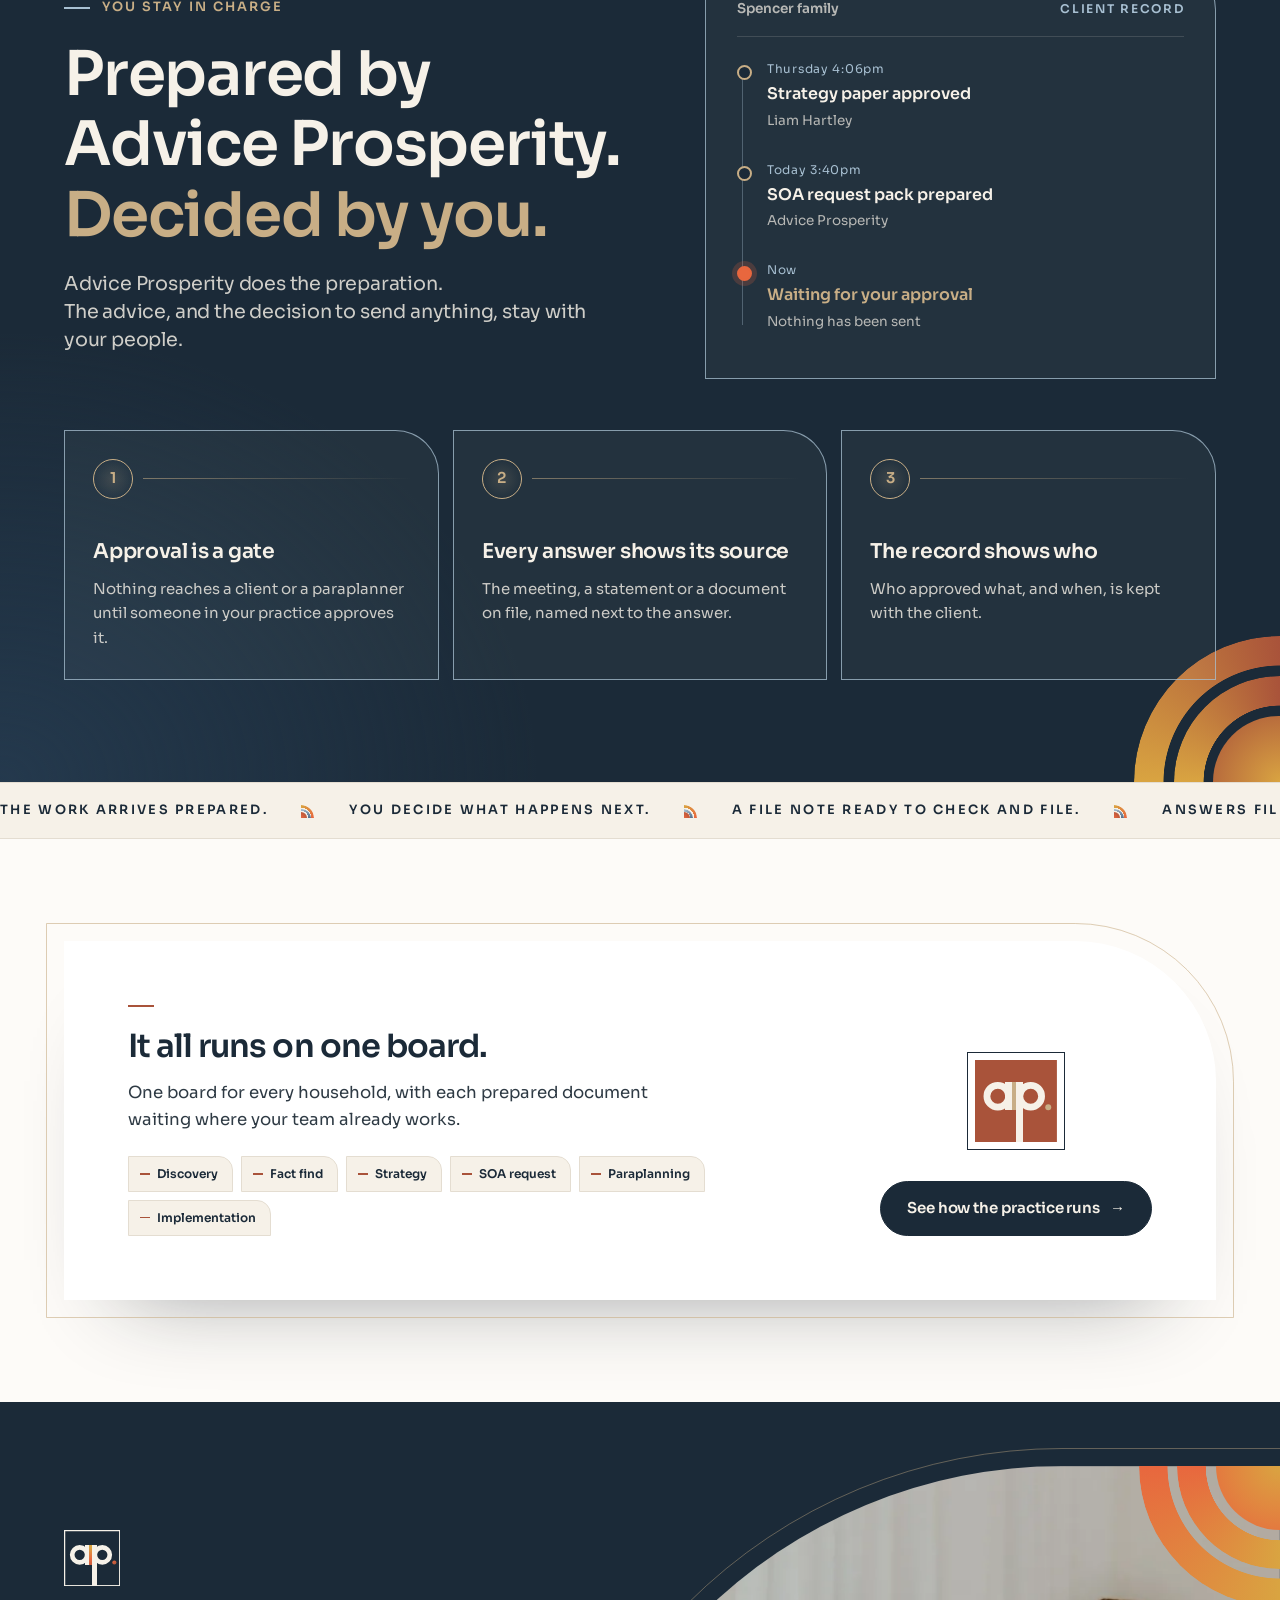
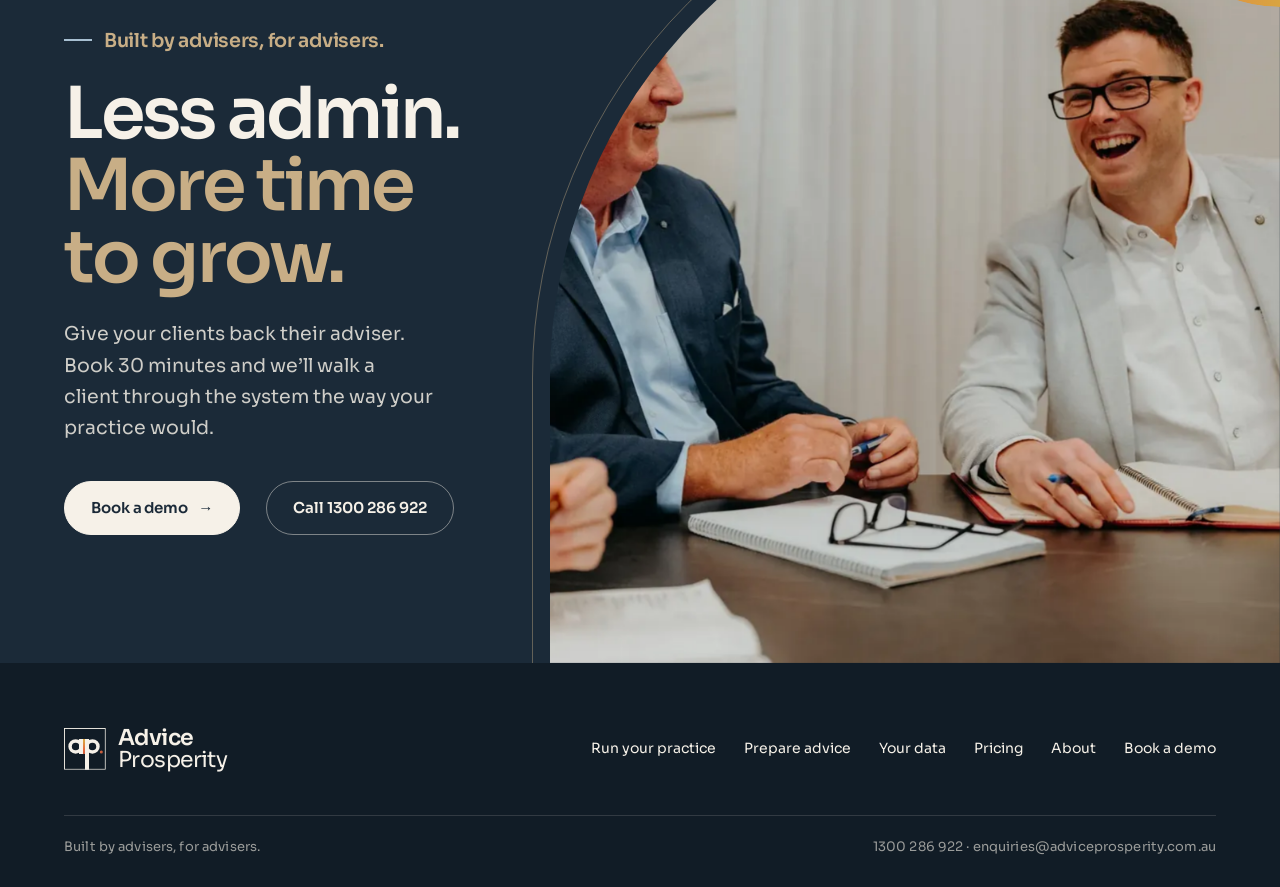
==== commit 80402bdc: "Cover: one thin photo frame; closing photo sits further right - Homepage cover: the two thin frames " ====
--- a/advice-engine.html
+++ b/advice-engine.html
@@ -12,7 +12,7 @@
 <meta property="og:url" content="https://adviceprosperity.com.au/advice-engine.html">
 <meta property="og:type" content="website">
 <meta name="twitter:card" content="summary_large_image">
-<link rel="stylesheet" href="assets/site.css?v=202611260604">
+<link rel="stylesheet" href="assets/site.css?v=202611260725">
 </head>
 <body>
 <svg width="0" height="0" style="position:absolute" aria-hidden="true">
@@ -210,6 +210,6 @@
   </div>
 </footer>
 
-<script src="assets/site.js?v=202611260604"></script>
+<script src="assets/site.js?v=202611260725"></script>
 </body>
 </html>
--- a/assets/site.css
+++ b/assets/site.css
@@ -752,14 +752,13 @@
 .hero .tagline{color:var(--fleece);margin-top:clamp(36px,4vw,56px);padding-top:24px;border-top:1px solid rgba(246,241,232,.16);width:fit-content;padding-right:40px}
 .hero{background:radial-gradient(110% 85% at 12% 0%,#23384C 0%,rgba(35,56,76,0) 62%),var(--bluestone);color:var(--fleece);min-height:clamp(640px,calc(100svh - 77px),980px);--ph-top:clamp(44px,5.5vw,84px);--ph-r:min(36vw,560px)}
 .hero-photo{top:var(--ph-top);z-index:1;background:var(--deep)}
-.hero::before,.hero::after{content:"";position:absolute;right:0;bottom:0;border:1px solid rgba(200,174,134,.38);border-right:0;border-bottom:0;pointer-events:none;z-index:0}
-.hero::before{top:calc(var(--ph-top) - 22px);width:calc(50% + 22px);border-top-left-radius:calc(var(--ph-r) + 22px)}
-.hero::after{top:calc(var(--ph-top) - 46px);width:calc(50% + 46px);border-top-left-radius:calc(var(--ph-r) + 46px);border-color:rgba(200,174,134,.18)}
+/* One thin frame around the cover photo, the same line and gap as the photo frames on the other pages */
+.hero::before{content:"";position:absolute;right:0;bottom:0;border:1px solid var(--frame-line-dark);border-right:0;border-bottom:0;pointer-events:none;z-index:0;top:calc(var(--ph-top) - var(--frame-gap));width:calc(50% + var(--frame-gap));border-top-left-radius:calc(var(--ph-r) + var(--frame-gap))}
 .approve{box-shadow:0 50px 90px -30px rgba(0,0,0,.7),0 0 0 1px rgba(246,241,232,.06)}
 .hero-hint{color:var(--bluestone)}
 @media (max-width:900px){
   .hero{min-height:0;background:var(--bluestone)}
-  .hero::before,.hero::after{display:none}
+  .hero::before{display:none}
   .hero-photo{top:auto}
   .hero .tagline{padding-right:0}
 }
@@ -1100,7 +1099,7 @@
 @media (min-width:901px){
   .close-ph .ph{top:var(--frame-top);bottom:0;left:0;right:0;aspect-ratio:auto}
   .close-ph .ph img{width:auto;max-width:none}
-  .close-ph .ph img{position:absolute;top:0;right:0;height:100%;object-fit:cover;translate:18% 0}
+  .close-ph .ph img{position:absolute;top:0;right:0;height:100%;min-width:137%;object-fit:cover;translate:26% 0}
   .close-ph .arcset{--aw:clamp(170px,32%,280px);width:var(--aw);left:calc(var(--aw)*-.32);clip-path:inset(0 0 0 calc(var(--aw)*.32))}
   .close-ph .arcset::before{position:absolute;left:0;bottom:0;width:calc(var(--frame-gap) + 1px);height:100%;background:var(--bluestone);content:none}
 }
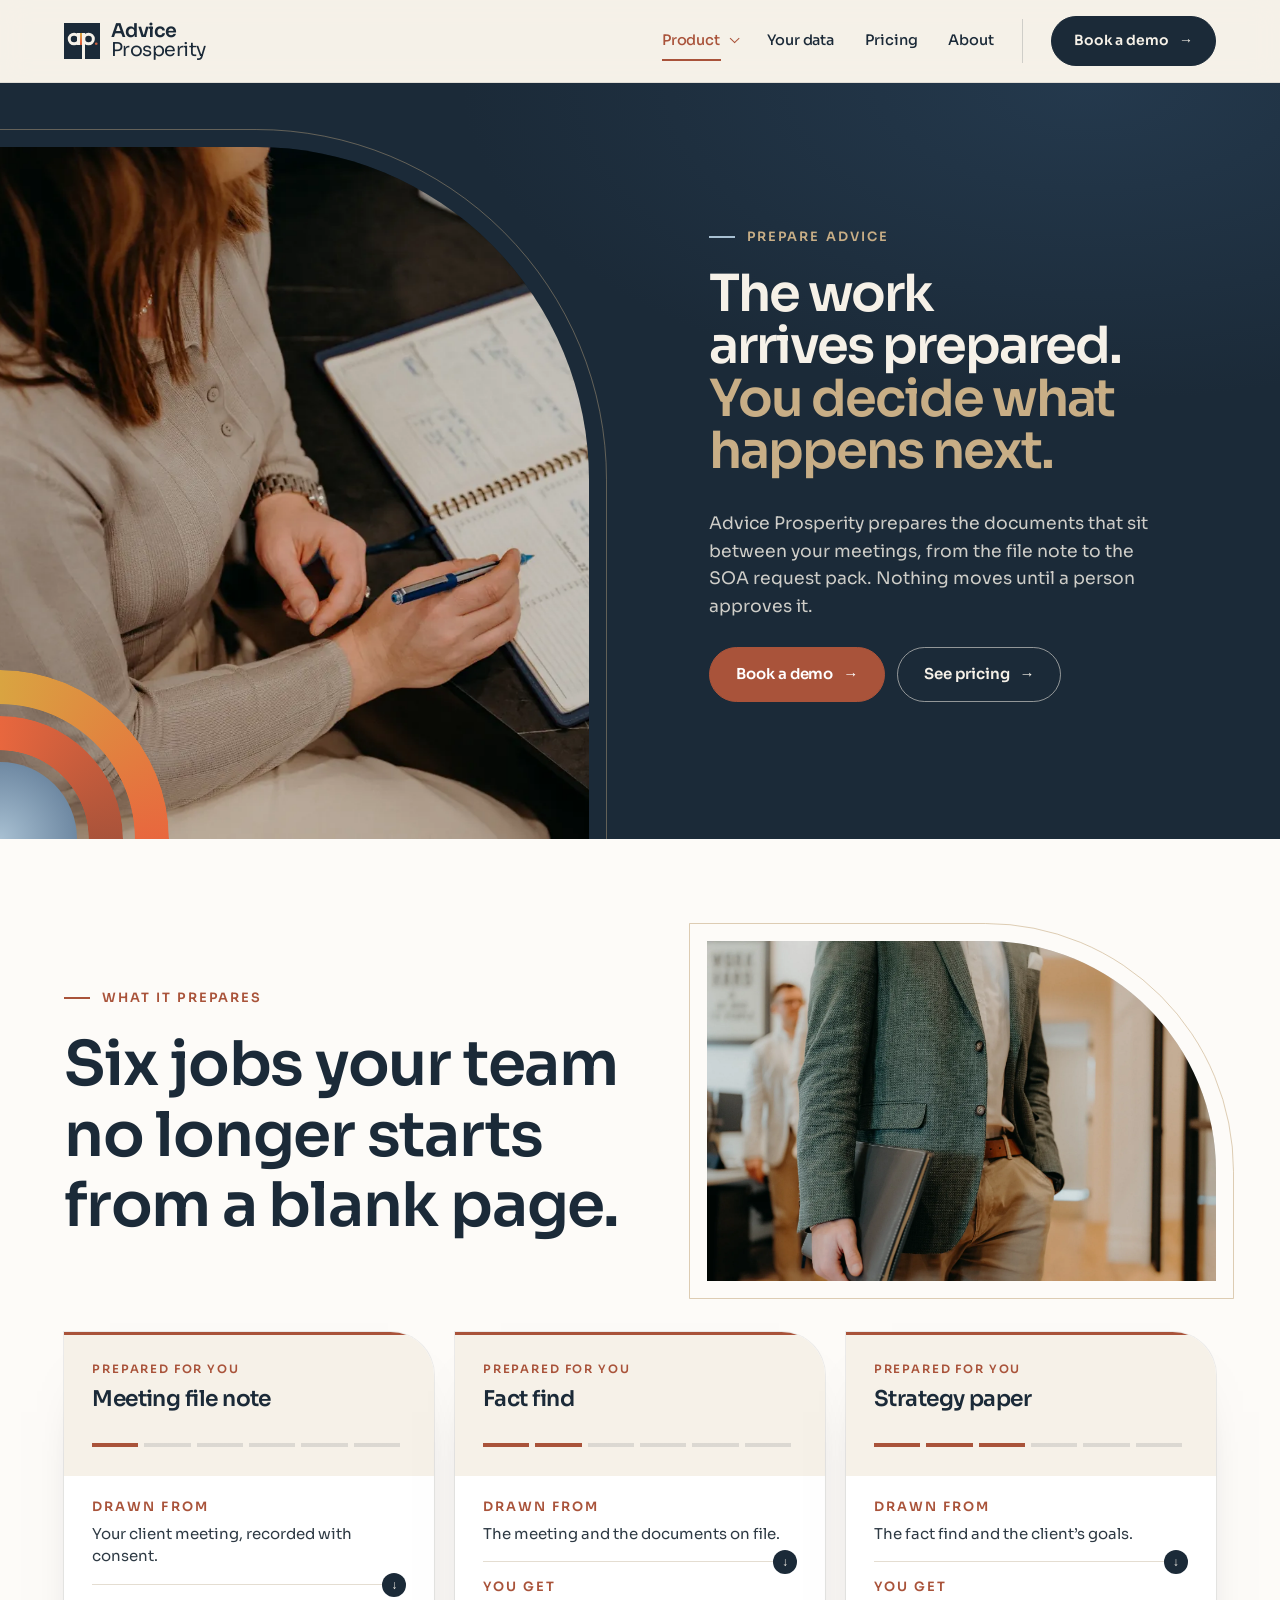
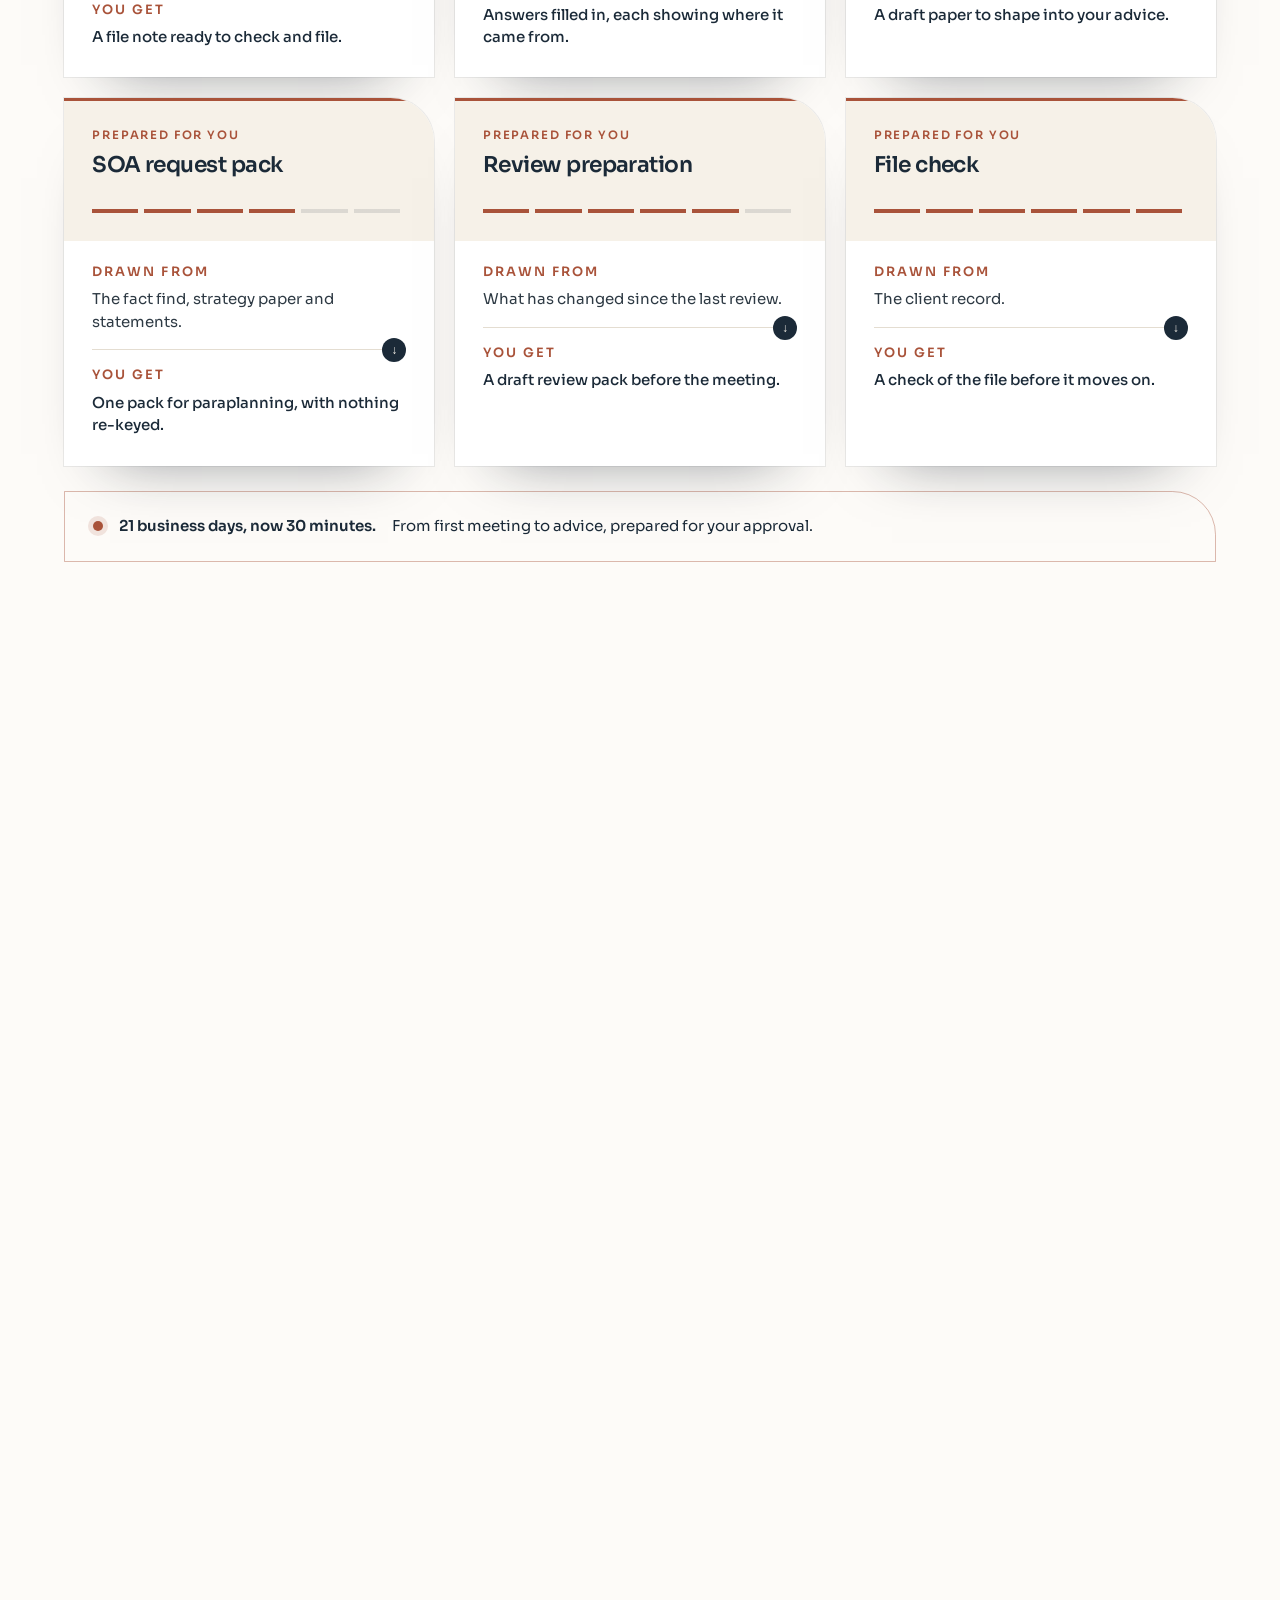
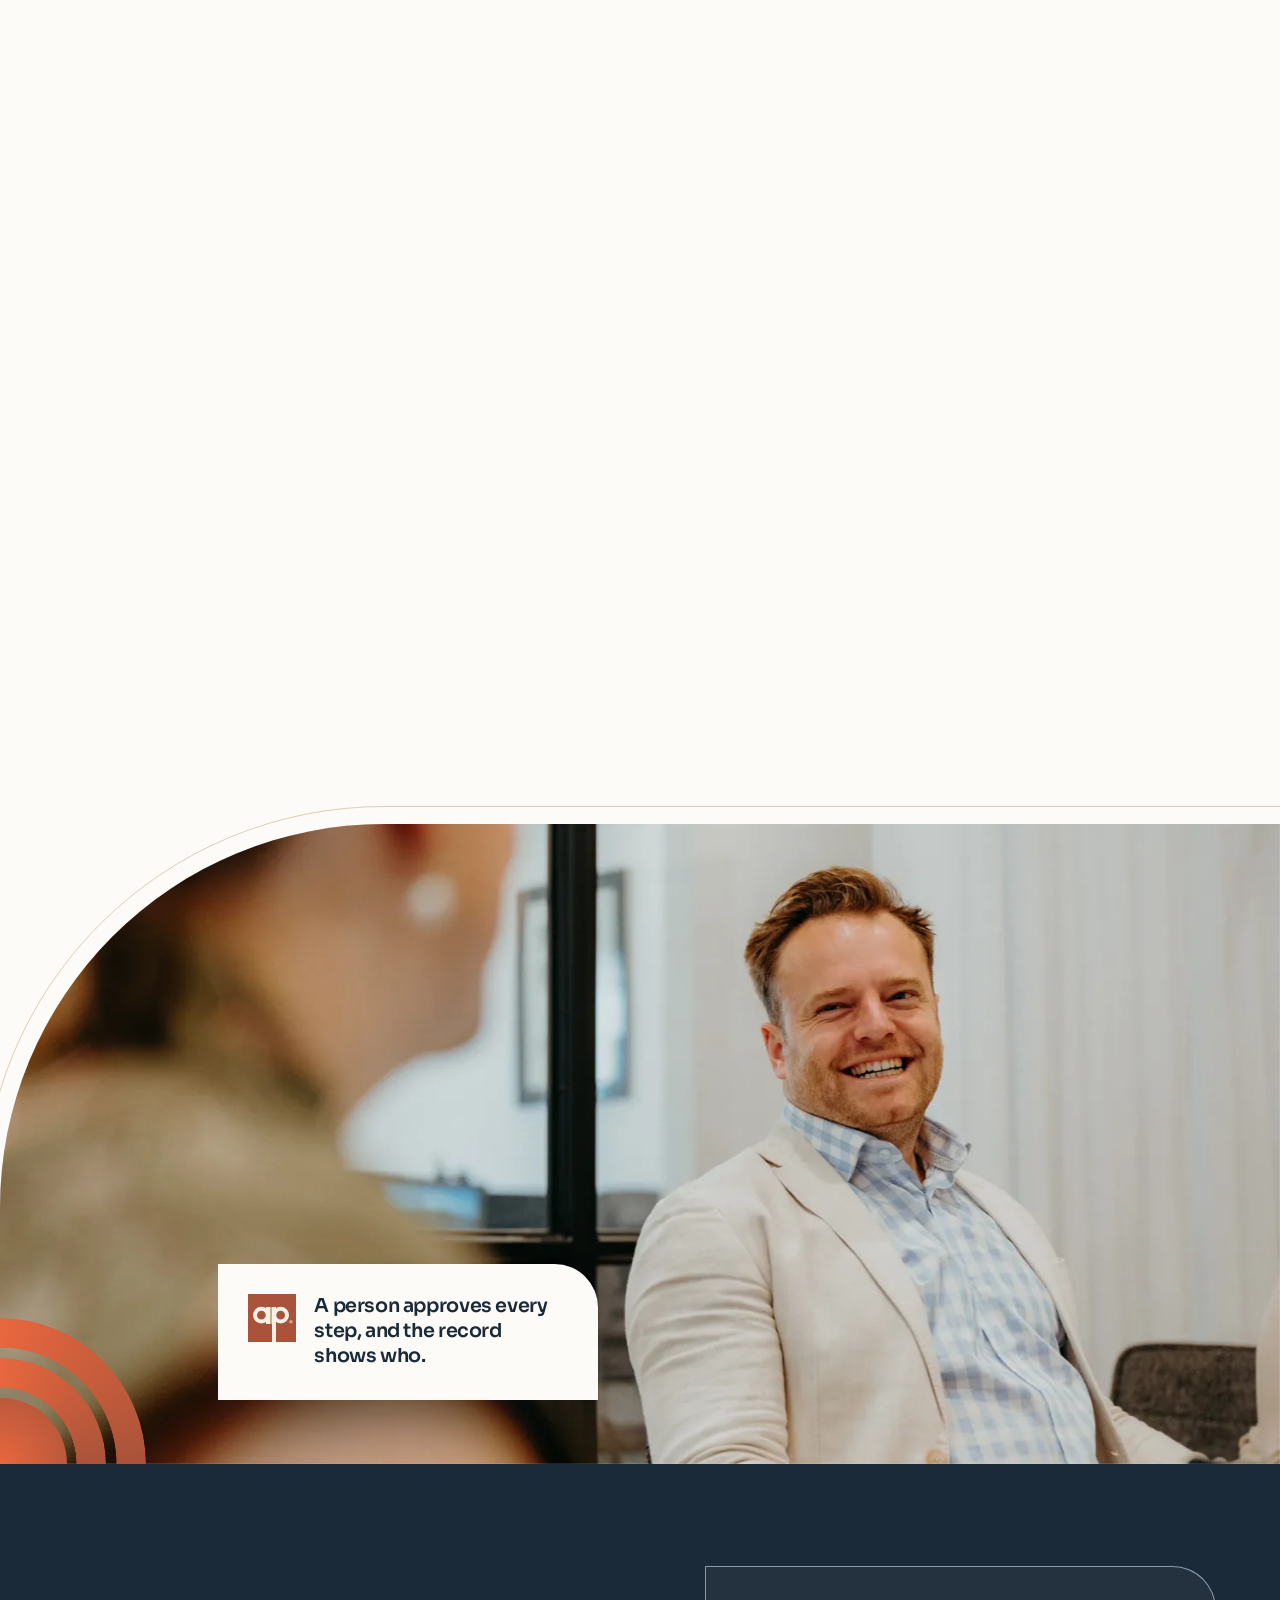
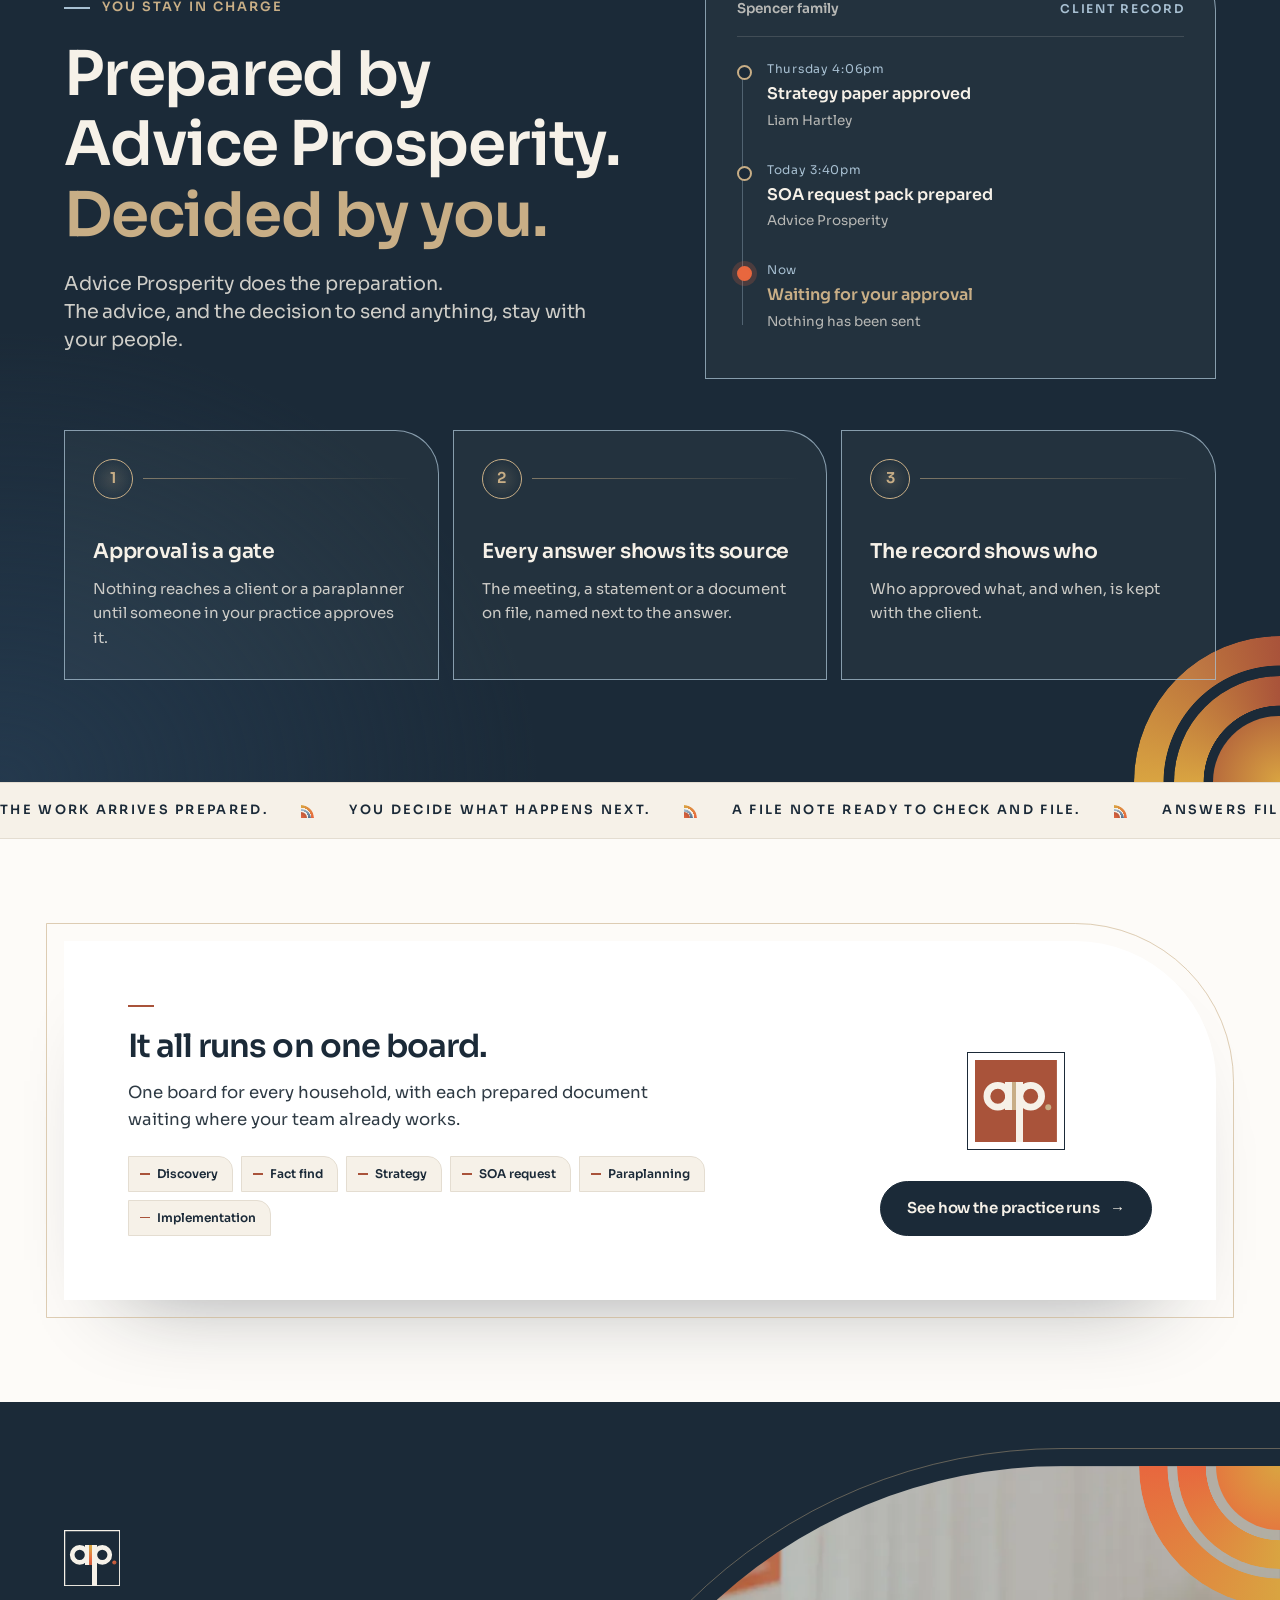
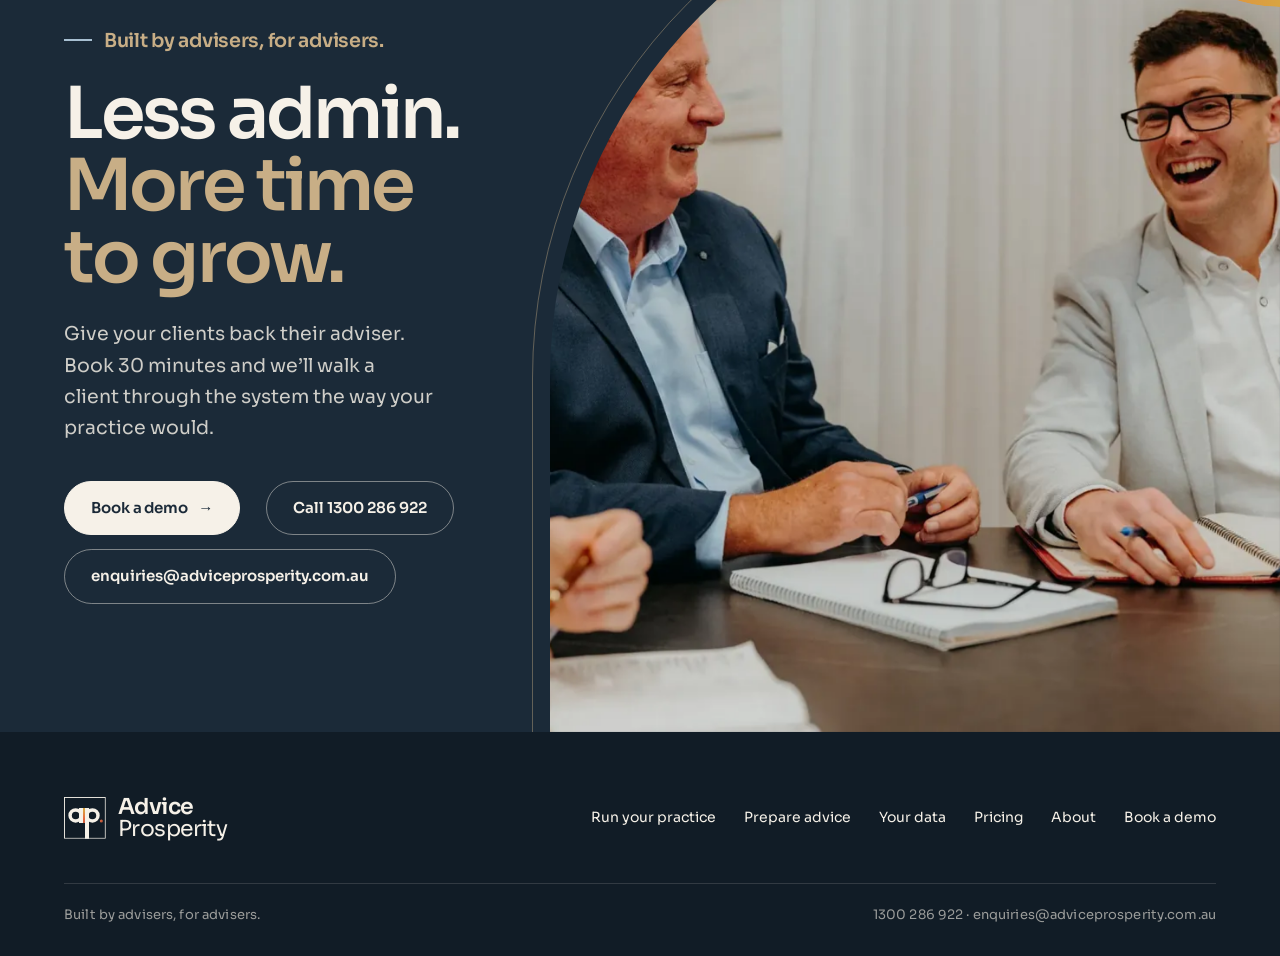
==== commit 3135851e: "Pricing page design pass; enquiries@ email pills; inner-page closing photo fix Pricing page (pricing" ====
--- a/advice-engine.html
+++ b/advice-engine.html
@@ -12,7 +12,7 @@
 <meta property="og:url" content="https://adviceprosperity.com.au/advice-engine.html">
 <meta property="og:type" content="website">
 <meta name="twitter:card" content="summary_large_image">
-<link rel="stylesheet" href="assets/site.css?v=202611260725">
+<link rel="stylesheet" href="assets/site.css?v=202611260820">
 </head>
 <body>
 <svg width="0" height="0" style="position:absolute" aria-hidden="true">
@@ -180,7 +180,7 @@
       <p class="tagline light rv">Built by advisers, for advisers.</p>
       <h2 class="rv">Less admin. <span>More time to grow.</span></h2>
       <p class="rv">Give your clients back their adviser.<br>Book 30 minutes and we&rsquo;ll walk a client through the system the way your practice would.</p>
-      <div class="cta rv"><a class="btn on-dark" href="demo.html">Book a demo</a><a class="tel" href="tel:1300286922">Call 1300 286 922</a></div>
+      <div class="cta rv"><a class="btn on-dark" href="demo.html">Book a demo</a><a class="tel" href="tel:1300286922">Call 1300 286 922</a><a class="tel mail" href="mailto:enquiries@adviceprosperity.com.au">enquiries@adviceprosperity.com.au</a></div>
     </div>
     <div class="close-ph">
       <div class="ph"><img src="assets/photos/p60.webp" alt="A client and his adviser sharing a laugh across the meeting table" loading="lazy" style="object-position:74% 35%"></div>
@@ -210,6 +210,6 @@
   </div>
 </footer>
 
-<script src="assets/site.js?v=202611260725"></script>
+<script src="assets/site.js?v=202611260820"></script>
 </body>
 </html>
--- a/assets/site.css
+++ b/assets/site.css
@@ -1262,7 +1262,7 @@
 .pp-chips li::before{content:"";width:10px;height:1.5px;background:var(--brick)}
 
 /* inner pages: the closing photo fills its frame (the shift right is for Kane's photo on the homepage) */
-@media (min-width:901px){body:not(:has(.hero)) .close-ph .ph img{translate:0 0;width:100%;object-position:35% 40%}}
+@media (min-width:901px){body:not(:has(.hero)) .close-ph .ph img{translate:0 0;width:100%;min-width:0;object-position:35% 40%}}
 
 /* ---------- Prepare advice page ---------- */
 /* opening: Bluestone, photo on the left with its arch top right, text on the right, and a stack of prepared documents on the photo's edge */
@@ -1377,6 +1377,8 @@
 .demo .alt a{display:inline-flex;align-items:center;gap:10px;padding:10px 20px;border-radius:999px;background:var(--fleece);color:var(--bluestone);font-weight:600;text-decoration:none;letter-spacing:.01em;transition:background .3s var(--ease),transform .3s var(--ease)}
 .demo .alt a::before{content:"";width:8px;height:8px;border-radius:50%;background:var(--maple);box-shadow:0 0 0 4px rgba(232,103,62,.18)}
 .demo .alt a:hover{background:var(--wheat);transform:translateY(-1px)}
+.demo .alt a.em::before{content:none}
+@media (max-width:400px){.close .cta a.mail,.demo .alt a.em,.cta-row a[href^="mailto"]{font-size:13px;padding-inline:16px;letter-spacing:0}}
 @media (max-width:520px){.demo .alt{margin-left:0}}
 /* the photo in its frame, with a floating "your demo" invitation */
 .demo .demo-ph{position:relative;aspect-ratio:1/1;margin-top:clamp(40px,5vw,64px);border-top-right-radius:clamp(120px,16vw,240px);outline:1px solid var(--frame-line-dark);outline-offset:var(--frame-gap);background:var(--deep)}
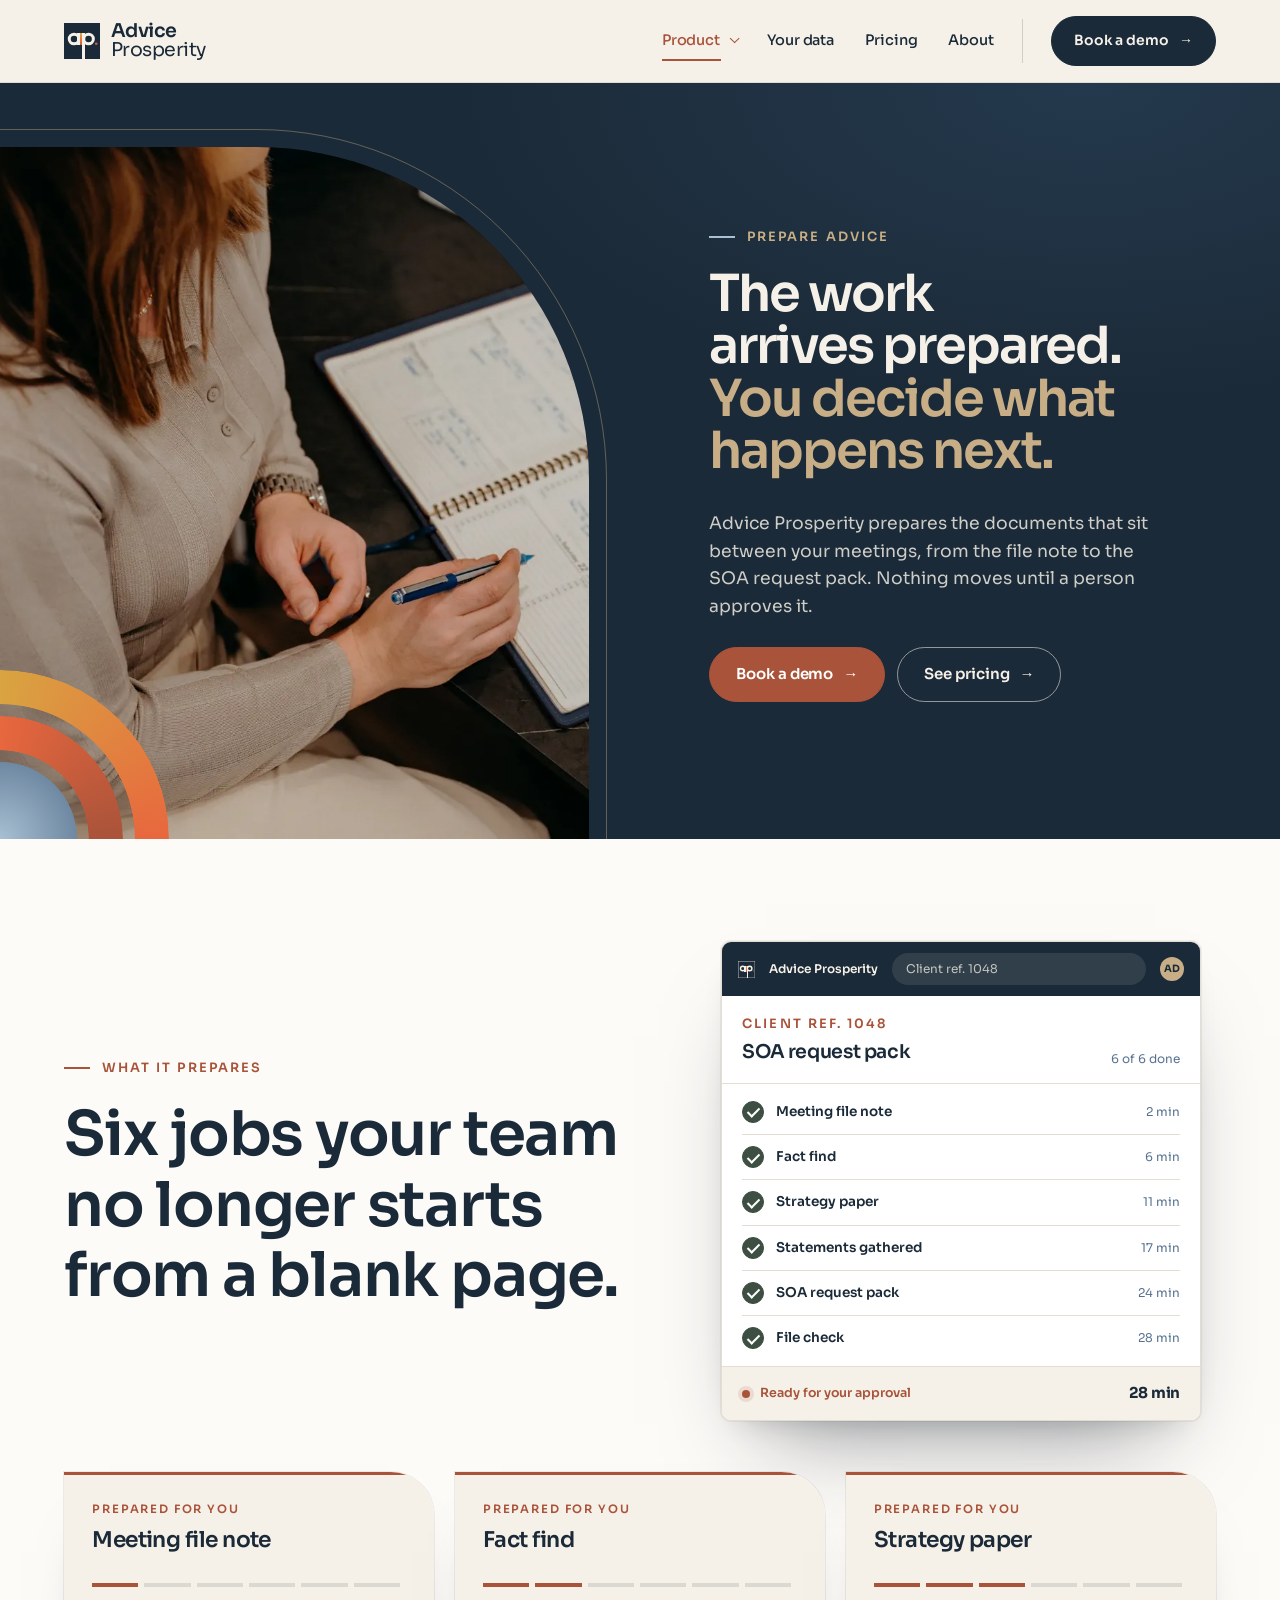
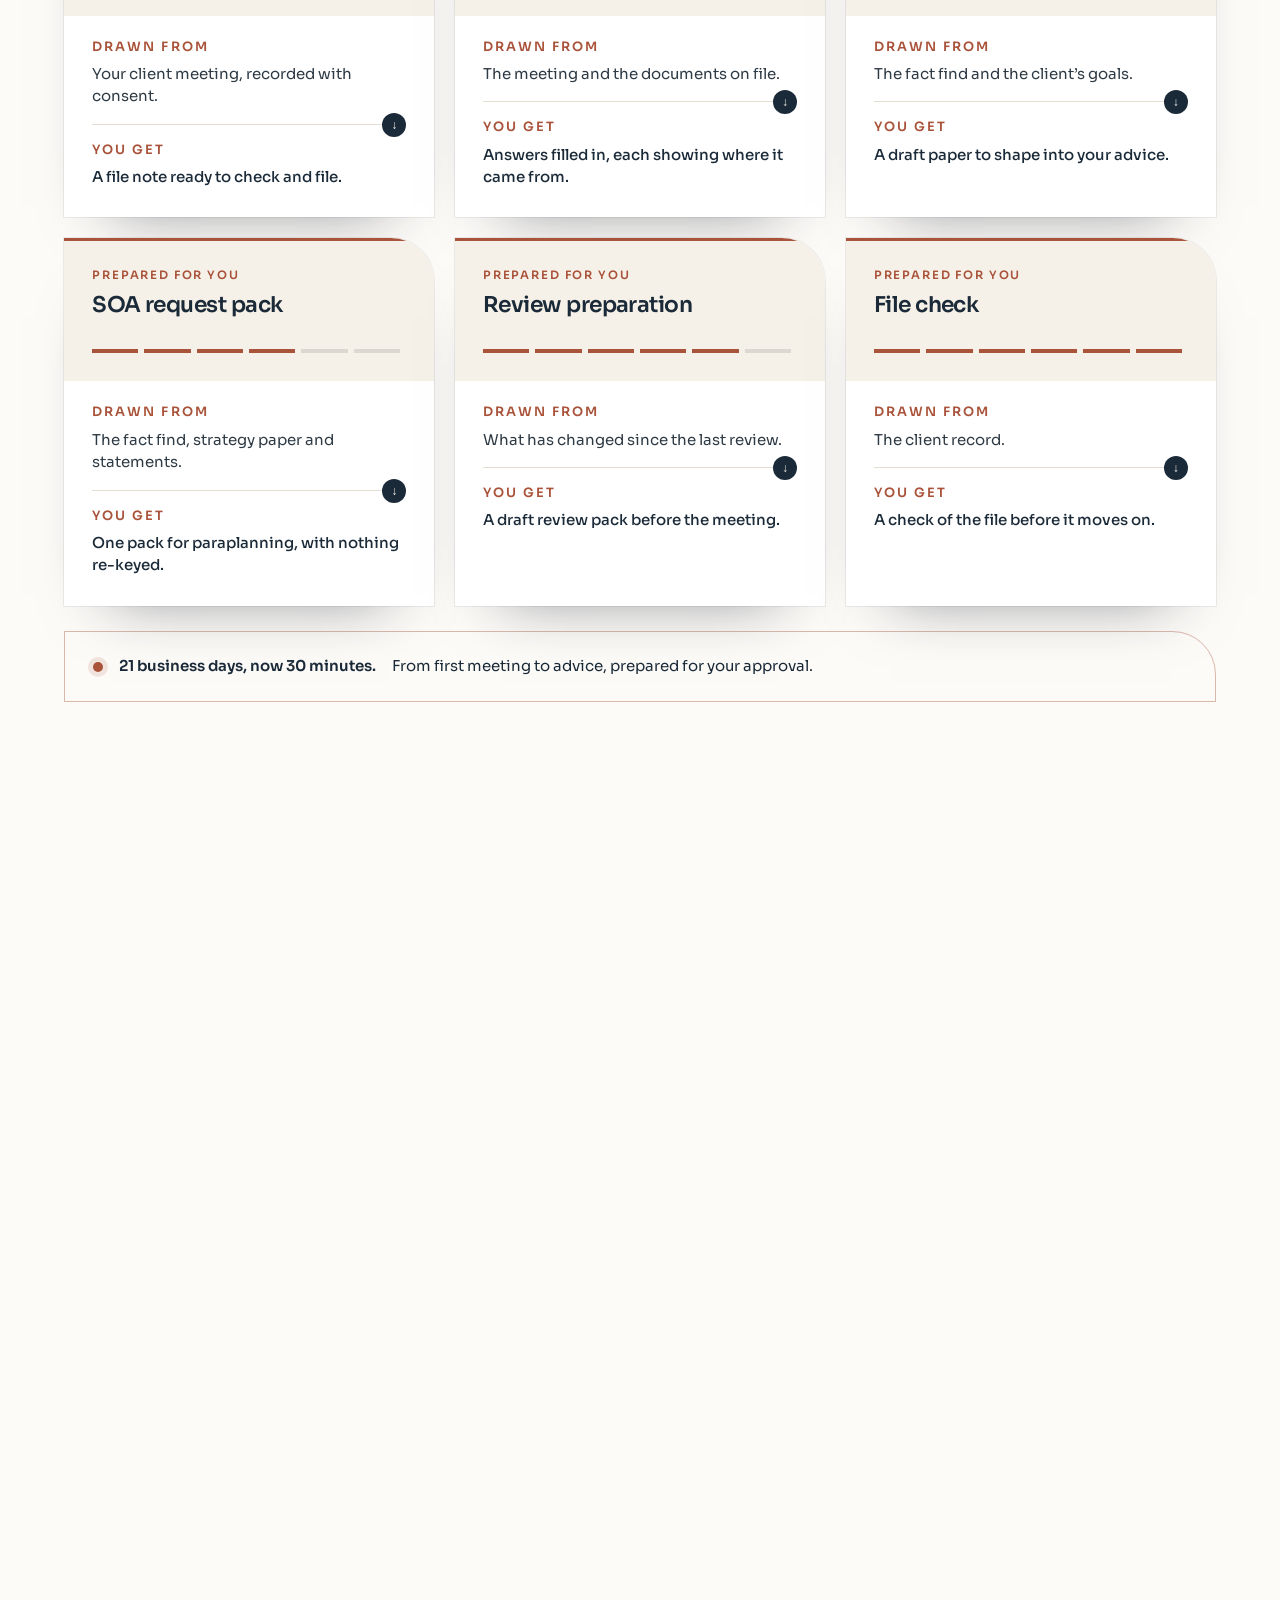
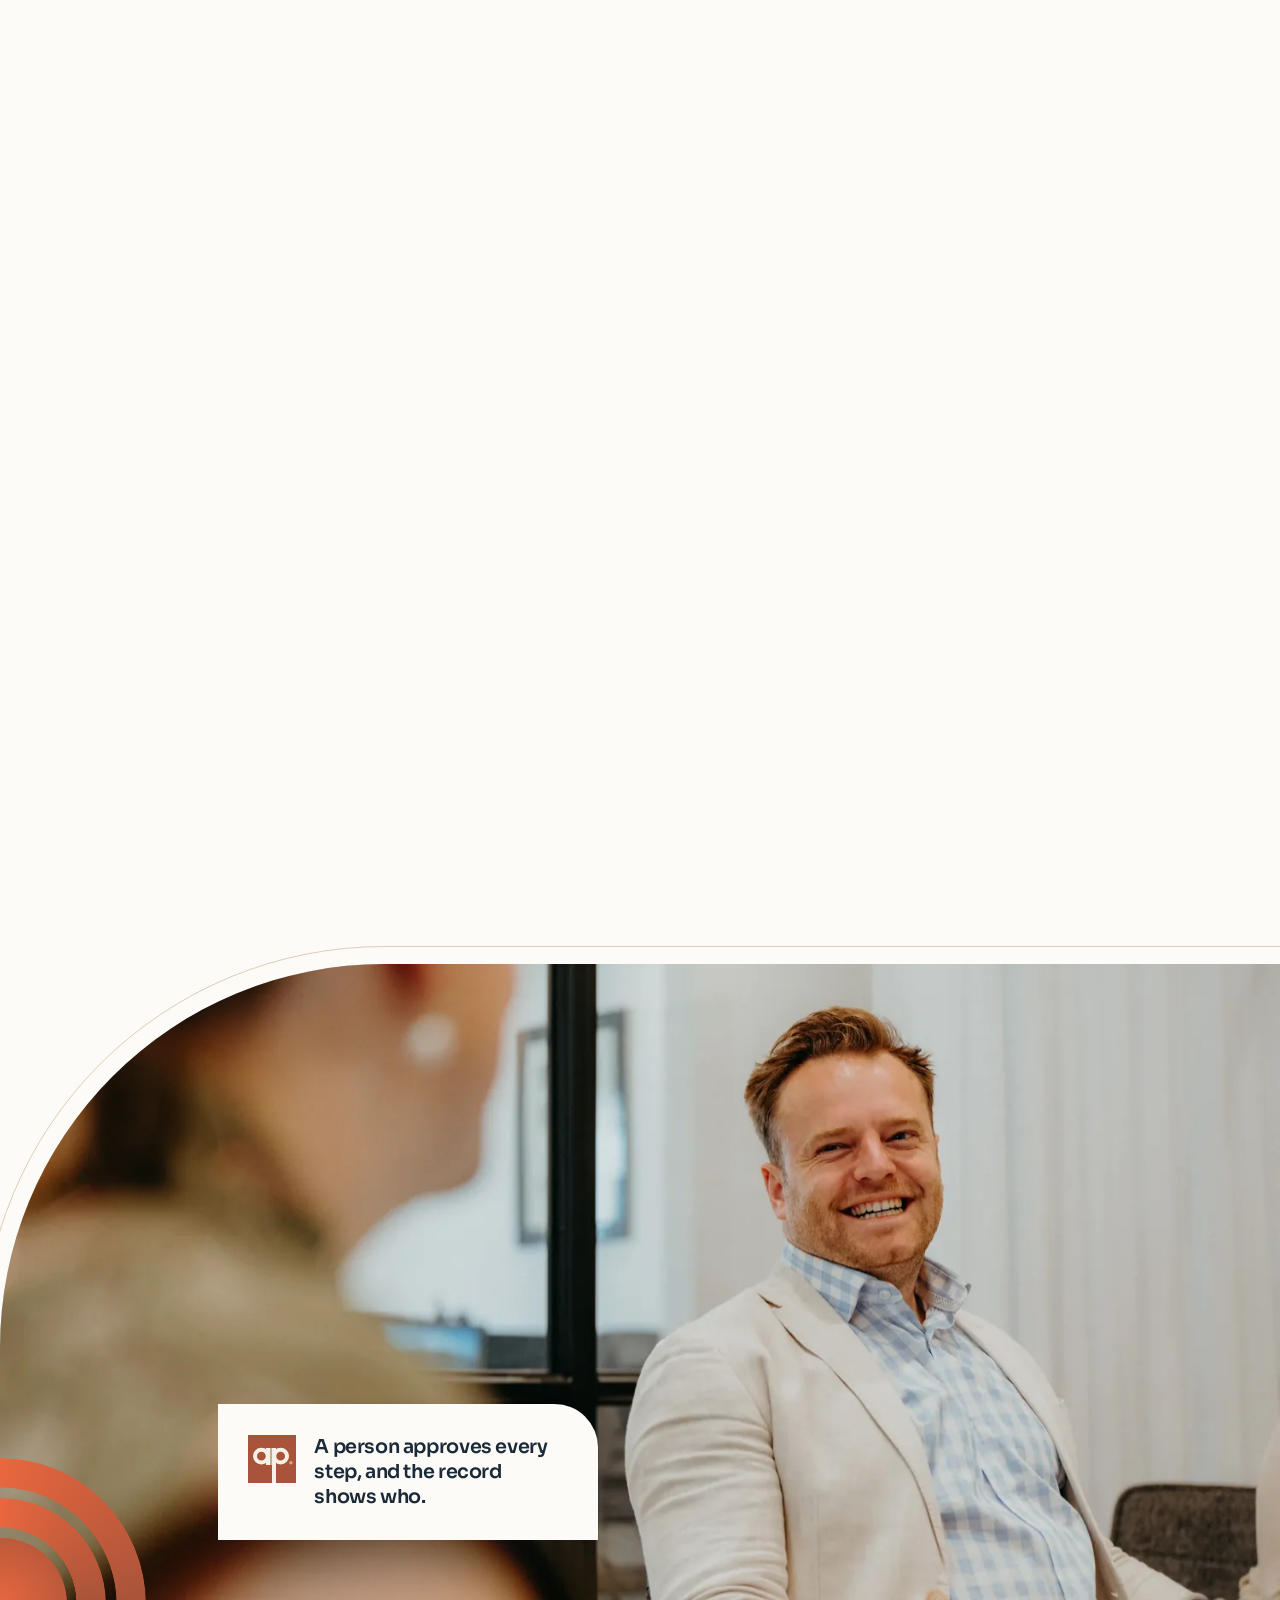
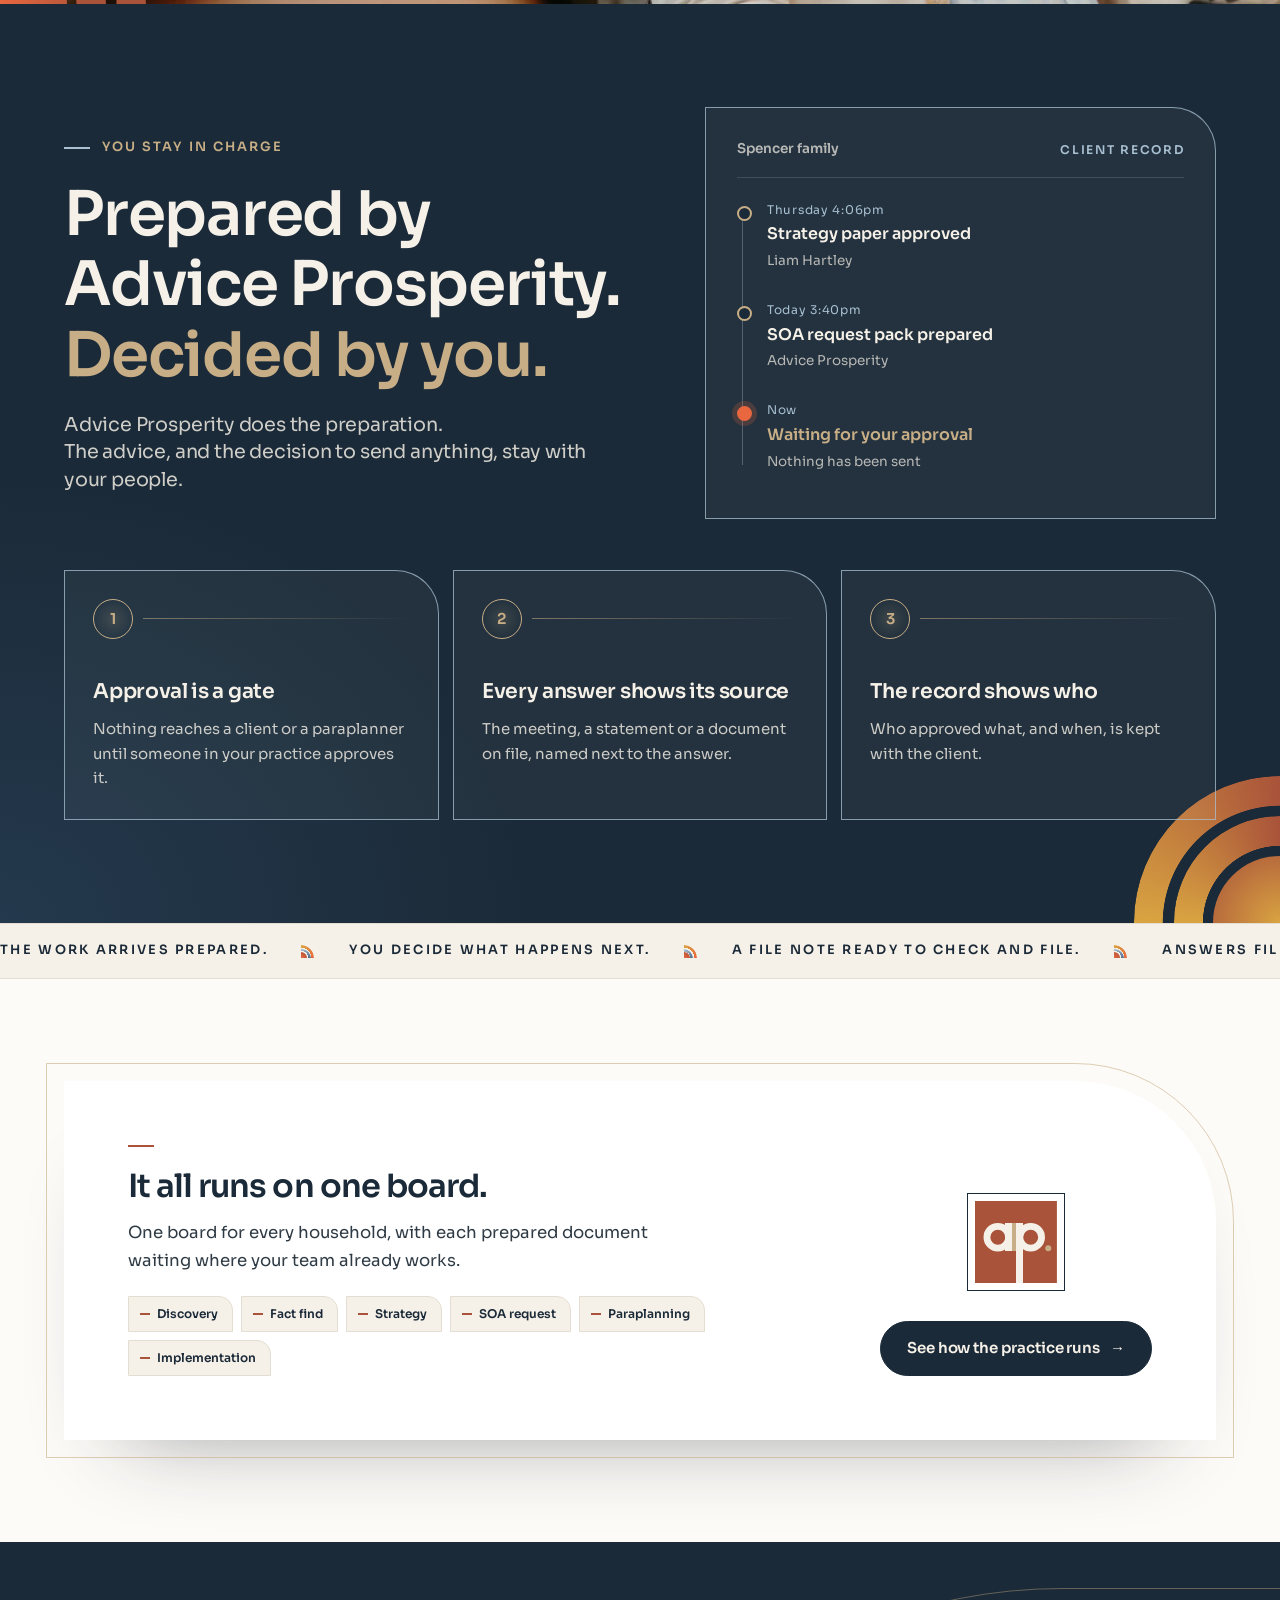
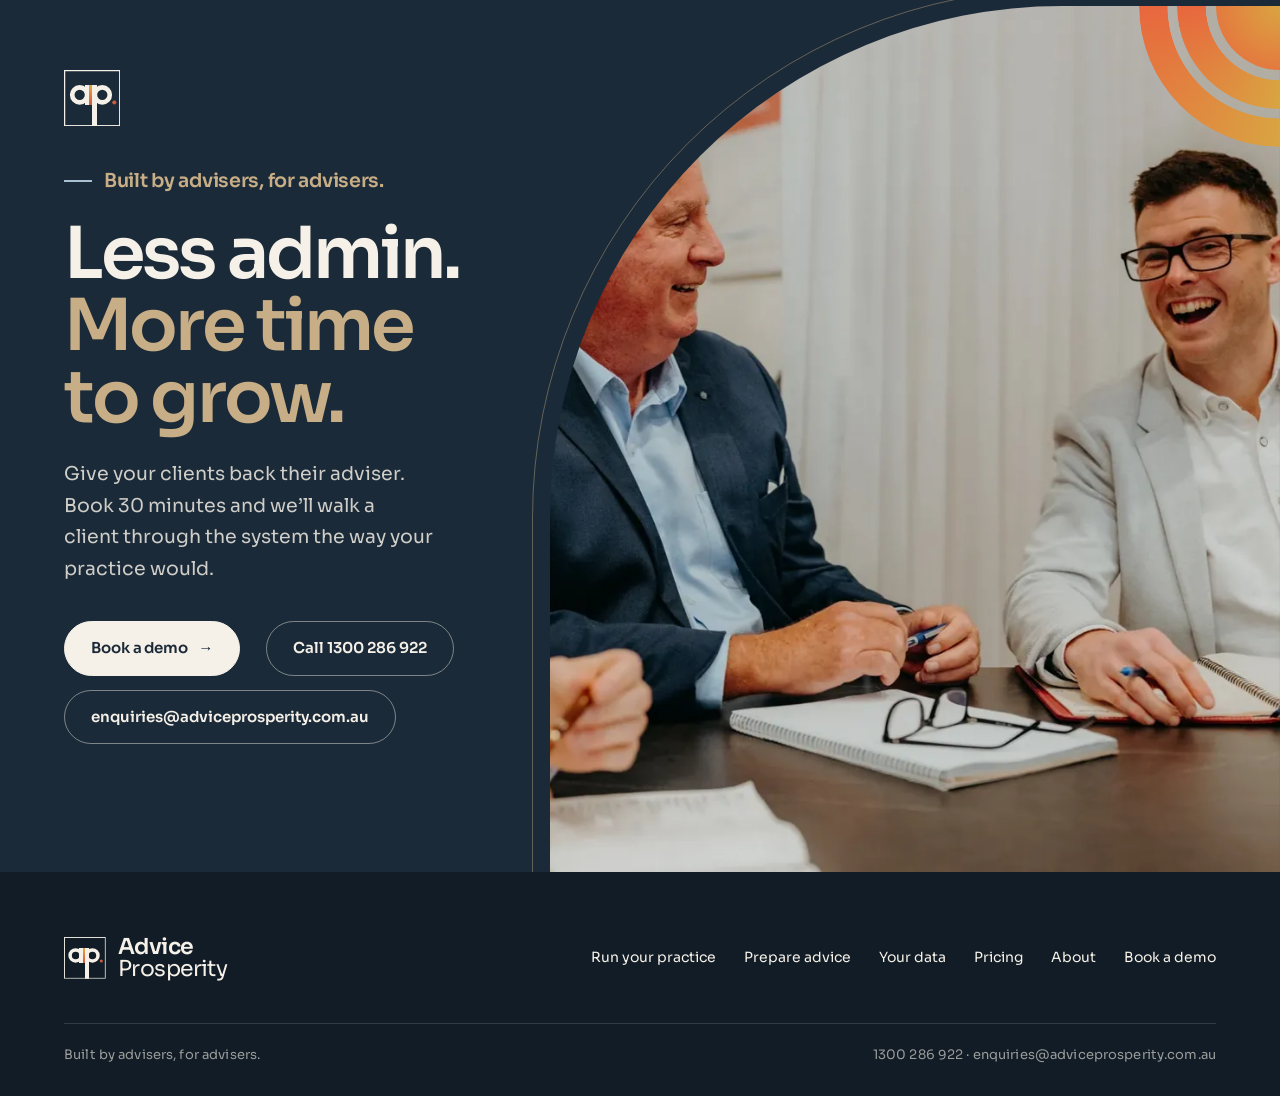
==== commit 7846baa5: "Prepare advice: SOA steps card replaces photo; pricing heading wording - Prepare advice: the folio p" ====
--- a/advice-engine.html
+++ b/advice-engine.html
@@ -12,7 +12,7 @@
 <meta property="og:url" content="https://adviceprosperity.com.au/advice-engine.html">
 <meta property="og:type" content="website">
 <meta name="twitter:card" content="summary_large_image">
-<link rel="stylesheet" href="assets/site.css?v=202611260820">
+<link rel="stylesheet" href="assets/site.css?v=202611270809">
 </head>
 <body>
 <svg width="0" height="0" style="position:absolute" aria-hidden="true">
@@ -58,7 +58,7 @@
       <div class="eyebrow rv">What it prepares</div>
       <h2 class="rv">Six jobs your team no longer starts from a blank page.</h2>
     </div>
-    <figure class="pp-ph2 rv"><img src="assets/photos/folio-walk.webp" alt="An adviser carrying a client folder through the office" loading="lazy"></figure>
+    <figure class="pp-ph2 pp-soa rv" aria-label="The steps to prepare an SOA request pack, each ticked off as it is done"><div class="win" aria-hidden="true"><div class="win-bar"><span class="lk dark"><svg class="ic" viewBox="0 0 100 100"><use href="#ap-icon"/></svg></span>Advice Prosperity<span class="s">Client ref. 1048</span><span class="av">AD</span></div><div class="win-hd"><div><small>Client ref. 1048</small><div class="t">SOA request pack</div></div><div class="r">6 of 6 done</div></div><ol class="soa-steps"><li style="--i:0"><i aria-hidden="true"></i><span>Meeting file note</span><em>2 min</em></li><li style="--i:1"><i aria-hidden="true"></i><span>Fact find</span><em>6 min</em></li><li style="--i:2"><i aria-hidden="true"></i><span>Strategy paper</span><em>11 min</em></li><li style="--i:3"><i aria-hidden="true"></i><span>Statements gathered</span><em>17 min</em></li><li style="--i:4"><i aria-hidden="true"></i><span>SOA request pack</span><em>24 min</em></li><li style="--i:5"><i aria-hidden="true"></i><span>File check</span><em>28 min</em></li></ol><div class="soa-ft"><span>Ready for your approval</span><b>28 min</b></div></div></figure>
     <div class="prep pp-prep">
       <div class="pr rv"><b>Meeting file note</b><span><small>Drawn from</small>Your client meeting, recorded with consent.</span><span><small>You get</small>A file note ready to check and file.</span></div>
       <div class="pr rv"><b>Fact find</b><span><small>Drawn from</small>The meeting and the documents on file.</span><span><small>You get</small>Answers filled in, each showing where it came from.</span></div>
@@ -210,6 +210,6 @@
   </div>
 </footer>
 
-<script src="assets/site.js?v=202611260820"></script>
+<script src="assets/site.js?v=202611270809"></script>
 </body>
 </html>
--- a/assets/site.css
+++ b/assets/site.css
@@ -1357,8 +1357,7 @@
 /* the whole page becomes a Bluestone stage: glows, a fine dot grid, a large Arc and the AP monogram as backdrop */
 .demo{position:relative;overflow:hidden;overflow:clip;color:rgba(246,241,232,.82);padding:clamp(64px,8vw,120px) 0 clamp(80px,9vw,140px);background:radial-gradient(55% 60% at 100% 0%,#2C4258 0%,rgba(44,66,88,0) 70%),radial-gradient(45% 55% at 0% 100%,#24394D 0%,rgba(36,57,77,0) 70%),var(--bluestone)}
 .demo .wrap{position:relative;z-index:2;max-width:none;padding-inline:var(--wide-edge);grid-template-columns:minmax(0,1fr) minmax(0,.92fr);gap:clamp(40px,7vw,120px)}
-.dm-arc{z-index:1;width:clamp(180px,22vw,340px);opacity:.95}
-.dm-mark{position:absolute;z-index:1;left:calc(var(--wide-edge) - 4vw);bottom:-6vw;width:clamp(240px,30vw,460px);height:auto;opacity:.13;shape-rendering:geometricPrecision;--ait:transparent;--apk:#F6F1E8;--apkw:1.6px;--apm:#F6F1E8;--aps:#C8AE86;--apd:#E8673E;pointer-events:none}
+.dm-arc{z-index:1;width:clamp(120px,13vw,210px);opacity:.95}
 .demo .eyebrow{color:var(--wheat)}
 .demo .eyebrow::before{background:var(--overcast)}
 .demo h1{color:var(--fleece);font-size:clamp(44px,5.4vw,84px)}
@@ -1373,13 +1372,21 @@
 .demo ol li>div{padding:clamp(16px,1.6vw,22px) clamp(18px,2vw,26px);background:rgba(246,241,232,.04);border:1px solid rgba(168,192,210,.28);border-radius:0 var(--card-arch) 0 0;transition:background .4s var(--ease),border-color .4s var(--ease),transform .4s var(--ease)}
 .demo ol li:hover>div{background:rgba(246,241,232,.07);border-color:var(--frame-blue);transform:translateX(4px)}
 .demo ol b{color:var(--fleece);font-size:17px;margin-bottom:4px}
-.demo .alt{display:inline-flex;flex-wrap:wrap;align-items:center;gap:6px 14px;margin-top:clamp(8px,1vw,14px);margin-left:62px;padding:12px 12px 12px 20px;color:rgba(246,241,232,.8);font-size:15px;background:rgba(246,241,232,.04);border:1px solid rgba(168,192,210,.28);border-radius:0 var(--card-arch) 0 0}
-.demo .alt a{display:inline-flex;align-items:center;gap:10px;padding:10px 20px;border-radius:999px;background:var(--fleece);color:var(--bluestone);font-weight:600;text-decoration:none;letter-spacing:.01em;transition:background .3s var(--ease),transform .3s var(--ease)}
-.demo .alt a::before{content:"";width:8px;height:8px;border-radius:50%;background:var(--maple);box-shadow:0 0 0 4px rgba(232,103,62,.18)}
-.demo .alt a:hover{background:var(--wheat);transform:translateY(-1px)}
-.demo .alt a.em::before{content:none}
-@media (max-width:400px){.close .cta a.mail,.demo .alt a.em,.cta-row a[href^="mailto"]{font-size:13px;padding-inline:16px;letter-spacing:0}}
-@media (max-width:520px){.demo .alt{margin-left:0}}
+@media (max-width:400px){.close .cta a.mail,.cta-row a[href^="mailto"]{font-size:13px;padding-inline:16px;letter-spacing:0}}
+/* Prefer to talk: a small contact card, aligned with the step cards, one ruled row each for phone and email */
+.demo .alt{display:grid;margin:clamp(10px,1.2vw,16px) 0 0 62px;padding:18px clamp(18px,2vw,26px) 6px;font-size:15px;color:rgba(246,241,232,.8);background:rgba(246,241,232,.04);border:1px solid rgba(168,192,210,.28);border-radius:0 var(--card-arch) 0 0}
+.demo .alt-k{margin-bottom:10px;font-size:var(--label);font-weight:600;letter-spacing:.16em;text-transform:uppercase;color:var(--wheat)}
+.demo .alt a.alt-r{display:grid;grid-template-columns:36px 52px minmax(0,1fr) auto;align-items:center;gap:14px;padding:13px 0;border-top:1px solid rgba(168,192,210,.18);color:var(--fleece);text-decoration:none;font-weight:400}
+.demo .alt-r i{display:grid;place-items:center;width:36px;height:36px;border-radius:50%;border:1px solid rgba(200,174,134,.55);color:var(--wheat);transition:background .3s var(--ease),color .3s var(--ease),border-color .3s var(--ease)}
+.demo .alt-r svg{width:16px;height:16px}
+.demo .alt-r span{font-size:12px;font-weight:600;letter-spacing:.14em;text-transform:uppercase;color:rgba(246,241,232,.6)}
+.demo .alt-r b{font-weight:600;color:var(--fleece);overflow-wrap:normal;transition:color .3s var(--ease)}
+.demo .alt-r::after{content:"\2192";color:var(--wheat);transition:transform .3s var(--ease)}
+.demo .alt a.alt-r:hover i{background:var(--wheat);border-color:var(--wheat);color:var(--bluestone)}
+.demo .alt a.alt-r:hover b{color:var(--wheat)}
+.demo .alt a.alt-r:hover::after{transform:translateX(4px)}
+.demo .alt a.alt-r:focus-visible{outline:2px solid var(--wheat);outline-offset:4px;border-radius:4px}
+@media (max-width:520px){.demo .alt{margin-left:0}.demo .alt-r span{display:none}.demo .alt a.alt-r{grid-template-columns:36px minmax(0,1fr) auto}}
 /* the photo in its frame, with a floating "your demo" invitation */
 .demo .demo-ph{position:relative;aspect-ratio:1/1;margin-top:clamp(40px,5vw,64px);border-top-right-radius:clamp(120px,16vw,240px);outline:1px solid var(--frame-line-dark);outline-offset:var(--frame-gap);background:var(--deep)}
 .demo .demo-ph img{object-position:50% 58%}
@@ -1409,7 +1416,7 @@
 .demo .form .act .btn{justify-content:center;padding:18px 26px;font-size:16px}
 .demo .form .act small{min-width:0;text-align:center;color:var(--workshirt)}
 @media (min-width:901px){.demo .form{position:sticky;top:110px}}
-@media (max-width:900px){.demo .wrap{grid-template-columns:minmax(0,1fr)}.dm-arc{width:46vw;opacity:.7}.dm-invite{margin-right:0}.demo .form{border-radius:0 72px 0 0;outline-offset:10px}}
+@media (max-width:900px){.demo .wrap{grid-template-columns:minmax(0,1fr)}.dm-arc{width:28vw;opacity:.7}.dm-invite{margin-right:0}.demo .form{border-radius:0 72px 0 0;outline-offset:10px}}
 @media (max-width:520px){.demo ol li{gap:16px}.dm-invite{width:92%}}
 /* the moving band under the booking section */
 .demo+.pp-band .t2{border-top:0}
@@ -1489,3 +1496,35 @@
 .form-done h3{font-size:clamp(26px,2.6vw,36px);color:var(--bluestone)}
 .form-done p{margin-top:12px;font-size:16px;color:var(--ink)}
 .form-done a{color:var(--bluestone);font-weight:600}
+
+/* Prepare advice: SOA steps panel in place of the photo (Phoebe, Nov 2026) */
+.pp-soa{display:grid;place-items:center;padding:clamp(28px,4vw,56px) clamp(20px,3.4vw,52px);background:radial-gradient(80% 70% at 100% 0%,#526656 0%,rgba(82,102,86,0) 70%),var(--ledger)}
+.pp-soa .win{width:100%;max-width:440px}
+.soa-steps{list-style:none;margin:0;padding:6px 20px}
+.soa-steps li{display:grid;grid-template-columns:22px minmax(0,1fr) auto;align-items:center;gap:12px;padding:11px 0;border-top:1px solid var(--rule);font-size:13.5px}
+.soa-steps li:first-child{border-top:0}
+.soa-steps span{font-weight:600;color:var(--bluestone)}
+.soa-steps em{font-style:normal;font-size:12px;color:var(--workshirt);font-variant-numeric:tabular-nums}
+.soa-steps i{position:relative;width:22px;height:22px;border-radius:50%;border:1.5px solid var(--rule);transition:background .35s var(--ease),border-color .35s var(--ease);transition-delay:calc(.35s + var(--i)*.32s)}
+.soa-steps i::after{content:"";position:absolute;left:7px;top:3.5px;width:5px;height:10px;border:solid #fff;border-width:0 2px 2px 0;transform:rotate(45deg) scale(0);transition:transform .3s var(--ease);transition-delay:calc(.45s + var(--i)*.32s)}
+.soa-steps em{opacity:0;transition:opacity .35s var(--ease);transition-delay:calc(.45s + var(--i)*.32s)}
+.pp-soa.in .soa-steps i{background:var(--ledger);border-color:var(--ledger)}
+.pp-soa.in .soa-steps i::after{transform:rotate(45deg) scale(1)}
+.pp-soa.in .soa-steps em{opacity:1}
+.soa-ft{display:flex;justify-content:space-between;align-items:center;gap:12px;padding:14px 20px;background:var(--fleece);border-top:1px solid var(--rule);font-size:12.5px;font-weight:600;color:var(--brick);opacity:0;transition:opacity .4s var(--ease) 2.4s}
+.soa-ft span{display:flex;align-items:center;gap:10px}
+.soa-ft span::before{content:"";width:8px;height:8px;border-radius:50%;background:var(--brick);box-shadow:0 0 0 4px rgba(169,83,58,.14)}
+.soa-ft b{font-size:15px;color:var(--bluestone);letter-spacing:-.01em}
+.pp-soa.in .soa-ft{opacity:1}
+.pp-soa{aspect-ratio:auto}
+.pp-soa .win-hd .r,.soa-ft b,.soa-steps em{white-space:nowrap}
+@media (max-width:900px){.pp-soa{margin-right:0;border-radius:0 32vw 0 0;padding:44px 18px 22px}}
+@media (max-width:420px){.pp-soa .win-bar .s{display:none}.soa-steps{padding:4px 16px}.soa-steps li{font-size:13px}}
+@media (prefers-reduced-motion:reduce){.soa-steps i,.soa-steps i::after,.soa-steps em,.soa-ft{transition:none}}
+.pp-soa{--r:min(18vw,260px);padding:calc(var(--r)*.3 + 14px) calc(var(--r)*.3 + 14px) clamp(28px,3.4vw,48px) clamp(20px,3vw,44px)}
+.pp-soa .win{border-top-right-radius:22px}
+@media (max-width:900px){.pp-soa{--r:32vw;padding:calc(var(--r)*.66 + 6px) 12px 18px 12px}}
+/* SOA card on its own: no frame or panel behind it */
+.pp-soa,.pp-soa{background:none;outline:0;border-radius:0;overflow:visible;padding:0;aspect-ratio:auto}
+.pp-soa .win{max-width:480px;border-radius:10px;box-shadow:0 0 0 1px rgba(27,42,56,.06),0 50px 90px -46px rgba(17,28,38,.5),0 14px 30px -20px rgba(17,28,38,.25)}
+@media (max-width:900px){.pp-soa{margin:0 0 40px;padding:0}.pp-soa .win{max-width:none}}
